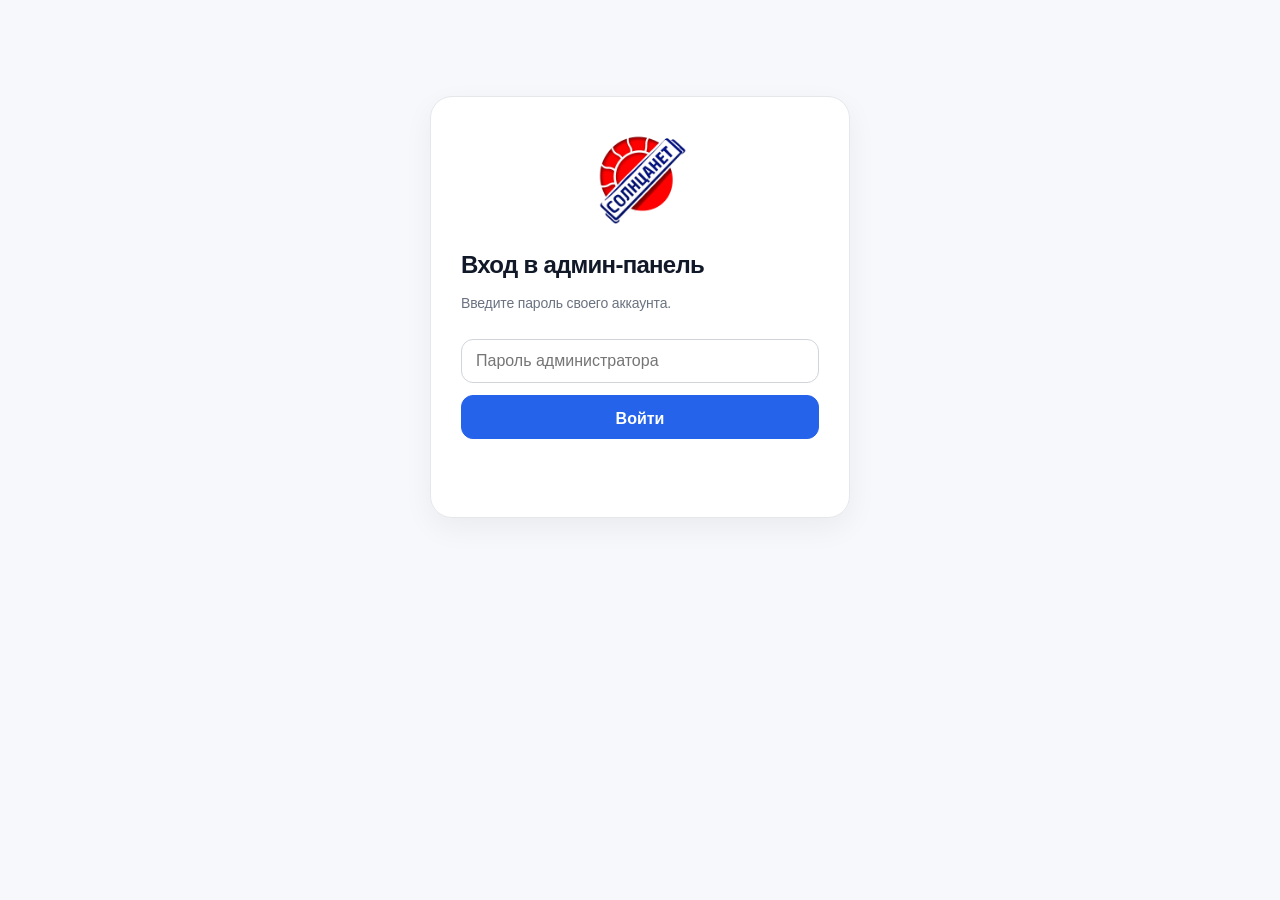
==== admin.html @ 1d8349a3 "Add files via upload" ====
<!DOCTYPE html>
<html lang="ru">
<head>
  <meta charset="UTF-8" />
  <meta name="viewport" content="width=device-width, initial-scale=1.0" />
  <title>Админ-панель — СОЛНЦАНЕТ</title>

  <link rel="manifest" href="/manifest.webmanifest" />
  <meta name="theme-color" content="#111827" />
  <meta name="mobile-web-app-capable" content="yes" />
  <meta name="apple-mobile-web-app-capable" content="yes" />
  <meta name="apple-mobile-web-app-title" content="СОЛНЦАНЕТ" />
  <meta name="apple-mobile-web-app-status-bar-style" content="default" />
  <link rel="apple-touch-icon" href="/assets/icons/apple-touch-icon.png" />
  <link rel="stylesheet" href="assets/admin.css" />
</head>
<body class="logged-out">
  <button id="mobileMenuBtn" class="mobile-menu-btn" type="button" aria-label="Открыть меню">☰ Меню</button>
  <div id="sidebarOverlay" class="sidebar-overlay" aria-hidden="true"></div>
  <aside class="sidebar" id="sidebar">
    <button id="sidebarCloseBtn" class="sidebar-close-btn" type="button" aria-label="Закрыть меню">×</button>
    <a class="sidebar-logo" href="index.html"><img src="assets/logo-solncanet.png" alt="СОЛНЦАНЕТ" /></a>
    <nav class="sidebar-nav">
      <a class="active" href="#requests" data-section="requests">Заявки</a>
      <a href="#calendar" data-section="calendar">Календарь</a>
      <a href="#clients" data-section="clients">Клиенты</a>
      <a href="#objects" data-section="objects">Объекты</a>
      <a href="#installers" data-section="installers">Монтажники</a>
      <a href="#trash" data-section="trash">Корзина отмен</a>
      <a href="#history" data-section="history">История</a>
      <a href="#activity" data-section="activity">Активность</a>
      <a href="#sms" data-section="sms">Уведомления</a>
      <a href="#files" data-section="files">Файлы</a>
      <a href="#reports" data-section="reports">Отчёты</a>
      <a href="#settings" data-section="settings">Настройки</a>
      <a href="#calendarImport" data-section="calendarImport">Импорт календаря</a>
    </nav>
  </aside>

  <main class="admin-main">
    <section id="loginPanel" class="login">
      <img src="assets/logo-solncanet.png" alt="СОЛНЦАНЕТ" />
      <h1>Вход в админ-панель</h1>
      <p>Введите пароль своего аккаунта.</p>
      <form id="loginForm">
        <input id="passwordInput" type="password" placeholder="Пароль администратора" required />
        <button type="submit">Войти</button>
      </form>
      <p id="loginMessage" class="login-error"></p>
    </section>

    <section id="appPanel" style="display:none">
      <section class="admin-topbar" id="adminTopbar">
        <div class="topbar-left">
          <button id="topQuickAddBtn" class="primary" type="button">+ Быстрая запись</button>
          <button id="topRefreshBtn" type="button">Обновить</button>
        </div>
        <div class="global-search-wrap">
          <input id="globalSearchInput" type="search" placeholder="Быстрый поиск по всей админке: телефон, клиент, компания, адрес, заявка, файл..." autocomplete="off" />
          <div id="globalSearchResults" class="global-search-results" hidden></div>
        </div>
        <div class="topbar-right">
          <span id="userBadge" class="user-badge">Сотрудник · Архитектура</span>
          <button id="topReportsBtn" type="button">Отчёты</button>
          <a href="zapis.html" target="_blank" rel="noopener">Запись</a>
        </div>
      </section>

      <section id="requestsSection" class="workspace-section">
        <header class="admin-head">
          <div>
            <h1>Заявки</h1>
          </div>
          <div class="actions">
            <button id="quickAddBtn" class="primary" type="button">+ Быстрая запись</button>
            <button id="listBtn" class="active" type="button">Список</button>
            <button id="calendarBtn" type="button">Календарь</button>
            <button id="exportBtn" type="button">Экспорт / Отчёты</button>
            <button id="logoutBtn" type="button">Выйти</button>
          </div>
        </header>

        <section class="stats stats-six">
          <div><span>Всего</span><b id="statTotal">0</b></div>
          <div><span>Новые</span><b id="statNew">0</b></div>
          <div><span>Сегодня</span><b id="statToday">0</b></div>
          <div><span>В работе</span><b id="statWork">0</b></div>
          <div><span>Объём, м²</span><b id="statVolume">0</b></div>
          <div><span>В фильтре</span><b id="statFiltered">0</b></div>
        </section>

        <section class="filters filters-advanced">
          <input id="searchInput" placeholder="Поиск: клиент, телефон, адрес, услуга, монтажник" />
          <select id="statusFilter">
            <option value="">Все статусы</option>
            <option>Новая заявка</option>
            <option>Связались</option>
            <option>Замер</option>
            <option>Согласовано</option>
            <option>В работе</option>
            <option>Выполнено</option>
            <option>Оплачено</option>
            <option>Отказ</option>
            <option>Отменена</option>
          </select>
          <select id="workspaceSelect" class="workspace-select calendar-mode-select workspace-select-hidden" title="Режим календаря и списков" aria-hidden="true" tabindex="-1">
            <option value="all">Все</option>
            <option value="architecture">Архитектура</option>
            <option value="auto">Авто</option>
          </select>
          <div class="workspace-segment" role="group" aria-label="Направление">
            <button type="button" class="workspace-pill" data-workspace-mode="all">Все</button>
            <button type="button" class="workspace-pill workspace-pill-architecture" data-workspace-mode="architecture">Архитектура</button>
            <button type="button" class="workspace-pill workspace-pill-auto" data-workspace-mode="auto">Авто</button>
          </div>
          <select id="installerFilter">
            <option value="">Все монтажники</option>
            <option value="Никита П">Пахнев Никита</option>
            <option value="Андрей Ш">Шолохов Андрей</option>
            <option value="Никита К">Кислов Никита</option>
            <option value="Дмитрий П">Петухов Дмитрий</option>
            <option value="Роман З">Зинченко Роман</option>
          </select>
          <input id="dateFrom" type="date" />
          <input id="dateTo" type="date" />
          <button id="clearFiltersBtn" type="button">Сбросить</button>
          <button id="refreshBtn" type="button">Обновить</button>
        </section>
        <div id="message"></div>

        <section id="bulkToolbar" class="bulk-toolbar" hidden>
          <label class="bulk-select-all"><input id="bulkSelectAll" type="checkbox" /> Выделить всё на странице</label>
          <b id="bulkSelectedCount">Выбрано: 0</b>
          <select id="bulkStatusSelect" title="Новый статус">
            <option value="">Статус</option>
            <option>Новая заявка</option>
            <option>Связались</option>
            <option>Замер</option>
            <option>Согласовано</option>
            <option>В работе</option>
            <option>Выполнено</option>
            <option>Оплачено</option>
            <option>Ожидает</option>
          </select>
          <button id="bulkApplyStatusBtn" type="button">Изменить статус</button>
          <select id="bulkInstallerSelect" title="Исполнитель">
            <option value="">Исполнитель</option>
            <option value="Сергей">Сергей</option>
            <option value="Роман">Роман</option>
            <option value="Никита К">Никита К</option>
            <option value="Дмитрий П">Дима</option>
            <option value="Никита П">Никита П</option>
            <option value="Андрей Ш">Андрей</option>
          </select>
          <button id="bulkApplyInstallerBtn" type="button">Назначить</button>
          <button id="bulkExportBtn" type="button">Экспорт CSV</button>
          <button id="bulkDeleteBtn" class="danger" type="button">Удалить</button>
        </section>

        <section id="listView" class="card table-card">
          <table>
            <thead>
              <tr>
                <th class="bulk-check-col"></th><th>Дата</th><th>Время</th><th>Клиент</th><th>Компания</th><th>Телефон</th><th>Услуга</th><th>Адрес</th><th>м²</th><th>Монтажники</th><th class="status-th">Статус</th><th></th>
              </tr>
            </thead>
            <tbody id="requestsBody"></tbody>
          </table>
        </section>

        <section id="calendarView" class="card calendar calendar-month-view" style="display:none">
          <div class="monthbar calendar-monthbar">
            <button id="prevMonth" type="button" aria-label="Предыдущий месяц">←</button>
            <div class="monthbar-title">
              <h2 id="monthTitle">Месяц</h2>
              <p id="calendarMonthSummary">0 событий</p>
            </div>
            <button id="nextMonth" type="button" aria-label="Следующий месяц">→</button>
          </div>
          <div class="calendar-month-tools">
            <button id="calendarTodayBtn" class="primary" type="button">Сегодня</button>
            
          </div>
          <div class="weekdays calendar-weekdays"><b>Пн</b><b>Вт</b><b>Ср</b><b>Чт</b><b>Пт</b><b>Сб</b><b>Вс</b></div>
          <div id="calendarGrid" class="grid calendar-grid-month"></div>
          <section class="calendar-day-agenda" id="calendarDayAgenda">
            <div class="calendar-day-agenda-head">
              <div>
                <h3 id="calendarSelectedDateTitle">Выберите день</h3>
                <p id="calendarSelectedDateSummary">События выбранного дня появятся здесь.</p>
              </div>
            </div>
            <div id="calendarSelectedEvents" class="calendar-selected-events"></div>
          </section>
        </section>
      </section>


      <section id="calendarImportSection" class="workspace-section" style="display:none">
        <header class="admin-head">
          <div>
            <h1>Импорт из Google Календаря</h1>
          </div>
          <div class="actions">
            <button id="calendarImportCheckBtn" type="button">Проверить подключение</button>
            <button id="calendarImportLoadBtn" class="primary" type="button">Загрузить события</button>
          </div>
        </header>

        <section class="section-filters calendar-import-filters">
          <input id="calendarImportSearch" placeholder="Поиск: телефон, клиент, адрес, услуга, название события..." />
          <input id="calendarImportFrom" type="date" title="С даты" />
          <input id="calendarImportTo" type="date" title="По дату" />
          <select id="calendarImportMode">
            <option value="all">Все события</option>
            <option value="work-like">Похожие на заявки</option>
            <option value="not-imported">Только неперенесённые</option>
            <option value="hidden">Скрытые / не работа</option>
          </select>
          <button id="calendarImportTodayBtn" type="button">Сегодня</button>
          <button id="calendarImportWeekBtn" type="button">7 дней</button>
        </section>

        <section class="stats stats-four compact-stats calendar-import-stats">
          <div><span>Событий</span><b id="calendarImportStatTotal">0</b></div>
          <div><span>Похожи на заявки</span><b id="calendarImportStatWork">0</b></div>
          <div><span>Уже перенесены</span><b id="calendarImportStatImported">0</b></div>
          <div><span>Скрыто</span><b id="calendarImportStatHidden">0</b></div>
        </section>

        <section class="card calendar-import-help">
          <b>Как работать:</b>
          <span>загрузи события → проверь карточку → нажми «Создать заявку» или «Проверить / заполнить». Личные события жми «Не работа» — они уйдут в скрытые.</span>
        </section>

        <p id="calendarImportStatus" class="muted-text"></p>
        <section id="calendarImportList" class="calendar-import-list"></section>
      </section>

      <section id="clientsSection" class="workspace-section" style="display:none">
        <header class="admin-head"><div><h1>Клиенты</h1></div></header>
        <section class="section-filters clients-filters">
          <input id="clientsSearchInput" placeholder="Поиск: имя, компания, телефон, услуга, плёнка, адрес, комментарий..." />
          <input id="clientsDateFrom" type="date" title="С даты" />
          <input id="clientsDateTo" type="date" title="По дату" />
          <select id="clientsServiceFilter"><option value="">Все услуги</option><option>Тонировка стекол автомобиля</option><option>Атермальная тонировка автомобиля</option><option>Тонировка балконов и окон</option><option>Бронирование стекол и витрин</option><option>Бронирование фар</option><option>Защита авто полиуретановой пленкой</option><option>Тонирование витрин</option><option>Декоративное тонирование офисных перегородок</option><option>Замер / консультация</option></select>
          <input id="clientsFilmFilter" placeholder="Плёнка / материал: XPEL, Silver, Safety..." />
          <select id="clientsStatusFilter"><option value="">Все статусы</option><option>Новая заявка</option><option>Связались</option><option>Замер</option><option>Согласовано</option><option>В работе</option><option>Выполнено</option><option>Оплачено</option><option>Отказ</option><option>Отменена</option></select>
          <button id="clientsClearFiltersBtn" type="button">Сбросить</button>
        </section>
        <section class="stats stats-four compact-stats"><div><span>Клиентов</span><b id="clientsStatCount">0</b></div><div><span>Заявок</span><b id="clientsStatRequests">0</b></div><div><span>Объём, м²</span><b id="clientsStatM2">0</b></div><div><span>Повторных</span><b id="clientsStatRepeat">0</b></div></section>
        <section class="card table-card"><table><thead><tr><th>Клиент</th><th>Компания</th><th>Телефон</th><th>Заявок</th><th>Последняя услуга</th><th>Последний адрес</th><th>Объём, м²</th><th>Последняя дата</th><th></th></tr></thead><tbody id="clientsBody"></tbody></table></section>
      </section>

      <section id="objectsSection" class="workspace-section" style="display:none">
        <header class="admin-head"><div><h1>Объекты</h1></div></header>
        <section class="section-filters objects-filters">
          <input id="objectsSearchInput" placeholder="Поиск: адрес, объект, клиент, компания, телефон, комментарий..." />
          <input id="objectsDateFrom" type="date" title="С даты" />
          <input id="objectsDateTo" type="date" title="По дату" />
          <select id="objectsServiceFilter"><option value="">Все услуги</option><option>Тонировка стекол автомобиля</option><option>Атермальная тонировка автомобиля</option><option>Тонировка балконов и окон</option><option>Бронирование стекол и витрин</option><option>Бронирование фар</option><option>Защита авто полиуретановой пленкой</option><option>Тонирование витрин</option><option>Декоративное тонирование офисных перегородок</option><option>Замер / консультация</option></select>
          <select id="objectsStatusFilter"><option value="">Все статусы</option><option>Новая заявка</option><option>Связались</option><option>Замер</option><option>Согласовано</option><option>В работе</option><option>Выполнено</option><option>Оплачено</option><option>Отказ</option><option>Отменена</option></select>
          <select id="objectsInstallerFilter"><option value="">Все монтажники</option><option value="Никита П">Пахнев Никита</option><option value="Андрей Ш">Шолохов Андрей</option><option value="Никита К">Кислов Никита</option><option value="Дмитрий П">Петухов Дмитрий</option><option value="Роман З">Зинченко Роман</option></select>
          <input id="objectsM2Min" type="number" step="0.01" placeholder="м² от" />
          <input id="objectsM2Max" type="number" step="0.01" placeholder="м² до" />
          <button id="objectsClearFiltersBtn" type="button">Сбросить</button>
        </section>
        <section class="stats stats-four compact-stats"><div><span>Объектов</span><b id="objectsStatCount">0</b></div><div><span>Объём, м²</span><b id="objectsStatM2">0</b></div><div><span>Выполнено</span><b id="objectsStatDone">0</b></div><div><span>В работе</span><b id="objectsStatWork">0</b></div></section>
        <section class="card table-card"><table><thead><tr><th>Дата</th><th>Клиент</th><th>Компания</th><th>Адрес / объект</th><th>Услуга</th><th>м²</th><th>Монтажники</th><th>Статус</th><th></th></tr></thead><tbody id="objectsBody"></tbody></table></section>
      </section>

      <section id="installersSection" class="workspace-section" style="display:none">
        <header class="admin-head"><div><h1>Монтажники</h1></div><div class="actions"><button data-report="payroll" type="button">Отчёт по зарплате</button></div></header>
        <section class="section-filters installers-filters">
          <input id="installersSearchInput" placeholder="Поиск: монтажник, клиент, адрес, услуга..." />
          <input id="installersDateFrom" type="date" title="С даты" />
          <input id="installersDateTo" type="date" title="По дату" />
          <select id="installersStatusFilter"><option value="">Все статусы</option><option>Выполнено</option><option>Оплачено</option><option>В работе</option><option>Согласовано</option><option>Замер</option></select>
          <select id="installersServiceFilter"><option value="">Все услуги</option><option>Тонировка стекол автомобиля</option><option>Атермальная тонировка автомобиля</option><option>Тонировка балконов и окон</option><option>Бронирование стекол и витрин</option><option>Бронирование фар</option><option>Защита авто полиуретановой пленкой</option><option>Тонирование витрин</option><option>Декоративное тонирование офисных перегородок</option></select>
          <button id="installersClearFiltersBtn" type="button">Сбросить</button>
        </section>
        <section class="stats stats-four compact-stats"><div><span>Объектов</span><b id="installersStatJobs">0</b></div><div><span>Объём, м²</span><b id="installersStatM2">0</b></div><div><span>Начислено</span><b id="installersStatAmount">0 ₽</b></div><div><span>К выплате</span><b id="installersStatTotal">0 ₽</b></div></section>
        <section class="card table-card"><table><thead><tr><th>Монтажник</th><th>Объектов</th><th>Всего м²</th><th>Начислено</th><th>Доплата</th><th>Аванс / удержание</th><th>Итого к выплате</th><th>Последний объект</th><th></th></tr></thead><tbody id="installersBody"></tbody></table></section>

        <section id="installerDetailsPanel" class="card installer-details" style="display:none">
          <div class="installer-details-head">
            <div>
              <h2 id="installerDetailsTitle">История работ монтажника</h2>
              <p id="installerDetailsInfo">Выберите монтажника в таблице выше.</p>
            </div>
            <button id="installerDetailsCloseBtn" class="ghost-action" type="button">Скрыть</button>
          </div>
          <section class="section-filters installer-details-filters">
            <input id="installerDetailsSearchInput" placeholder="Поиск по истории: объект, адрес, клиент, компания, телефон, услуга, комментарий..." />
            <input id="installerDetailsDateFrom" type="date" title="С даты" />
            <input id="installerDetailsDateTo" type="date" title="По дату" />
            <select id="installerDetailsStatusFilter"><option value="">Все статусы</option><option>Новая заявка</option><option>Связались</option><option>Замер</option><option>Согласовано</option><option>В работе</option><option>Выполнено</option><option>Оплачено</option><option>Отказ</option><option>Отменена</option></select>
            <select id="installerDetailsServiceFilter"><option value="">Все услуги</option><option>Тонировка стекол автомобиля</option><option>Атермальная тонировка автомобиля</option><option>Тонировка балконов и окон</option><option>Бронирование стекол и витрин</option><option>Бронирование фар</option><option>Защита авто полиуретановой пленкой</option><option>Тонирование витрин</option><option>Декоративное тонирование офисных перегородок</option><option>Замер / консультация</option></select>
            <input id="installerDetailsM2Min" type="number" step="0.01" placeholder="м² от" />
            <input id="installerDetailsM2Max" type="number" step="0.01" placeholder="м² до" />
            <button id="installerDetailsClearBtn" type="button">Сбросить</button>
          </section>
          <section class="stats stats-four compact-stats installer-details-stats">
            <div><span>Работ</span><b id="installerDetailsStatJobs">0</b></div>
            <div><span>Объём, м²</span><b id="installerDetailsStatM2">0</b></div>
            <div><span>Начислено</span><b id="installerDetailsStatAmount">0 ₽</b></div>
            <div><span>Средняя ставка</span><b id="installerDetailsStatRate">0 ₽</b></div>
          </section>
          
          <div class="table-card installer-history-table"><table><thead><tr><th>Дата</th><th>Клиент</th><th>Компания</th><th>Телефон</th><th>Адрес / объект</th><th>Услуга</th><th>м² объекта</th><th>Бригада</th><th>Ставка</th><th>Начислено</th><th>Статус</th><th></th></tr></thead><tbody id="installerDetailsBody"></tbody></table></div>
        </section>
      </section>

      <section id="trashSection" class="workspace-section" style="display:none">
        <header class="admin-head"><div><h1>Корзина отмен</h1></div></header>
        <section class="card table-card"><table><thead><tr><th>Дата</th><th>Клиент</th><th>Телефон</th><th>Услуга</th><th>Адрес</th><th>Причина / комментарий</th><th>Статус</th><th></th></tr></thead><tbody id="trashBody"></tbody></table></section>
      </section>

      <section id="historySection" class="workspace-section" style="display:none">
        <header class="admin-head"><div><h1>История изменений</h1></div></header>
        <section class="file-search-panel"><input id="historySearchInput" placeholder="Поиск по истории: клиент, телефон, действие, заявка..." /><button id="clearHistoryLocalBtn" type="button">Очистить локальную историю</button></section>
        <section class="card table-card"><table><thead><tr><th>Дата и время</th><th>Заявка</th><th>Клиент</th><th>Действие</th><th>Что изменилось</th><th></th></tr></thead><tbody id="historyBody"></tbody></table></section>
      </section>

      <section id="smsSection" class="workspace-section" style="display:none">
        <header class="admin-head"><div><h1>SMS-уведомления</h1></div><div class="actions"><button id="notificationCheckBtn" type="button">Проверить подключение</button><button id="smsBalanceBtn" type="button">Проверить баланс SIGMA</button><button id="smsQueueRefreshBtn" data-sms-refresh type="button">Обновить историю</button></div></header>
        <section class="notification-grid notification-grid--two sms-overview-grid">
          <div class="notification-card"><b>SMS клиентам</b><span id="notificationSmsStatus" class="pill-status">не проверено</span></div>
          <div class="notification-card"><b>Telegram администратору</b><span id="notificationTelegramStatus" class="pill-status">не проверено</span></div>
        </section>
        <section class="stats sms-stats compact-stats">
          <div><span>Всего SMS</span><b id="smsStatTotal">0</b></div>
          <div><span>Запланировано</span><b id="smsStatPlanned">0</b></div>
          <div><span>Отправлено</span><b id="smsStatSent">0</b></div>
          <div><span>Ошибки</span><b id="smsStatErrors">0</b></div>
        </section>
        <section class="card notification-console sms-control-grid">
          <div>
            <h2>Тестовая отправка</h2>
            <div class="dialog-grid">
              <label>Канал<select id="testNotifyChannel"><option value="sms">SMS клиенту</option><option value="telegram">Telegram администратору</option></select></label>
              <label>Телефон<input id="testNotifyTo" data-ru-phone placeholder="+7" inputmode="tel" autocomplete="tel" /></label>
              <label class="wide">Текст сообщения<textarea id="testNotifyMessage">СОЛНЦАНЕТ: Тест</textarea></label>
            </div>
            <div class="dialog-actions"><button id="sendTestNotifyBtn" type="button">Отправить тест</button><button id="copyTestNotifyBtn" type="button" class="ghost">Скопировать текст</button></div>
            <p id="notificationStatus" class="muted-text"></p><p id="smsBalanceText" class="muted-text"></p>
          </div>
          <div>
            <h2>Проверка статуса SIGMA</h2>
            <div class="dialog-grid">
              <label class="wide">ID SIGMA<input id="sigmaStatusId" placeholder="Например: 000000-10000000" /></label>
            </div>
            <div class="dialog-actions"><button id="checkSigmaStatusBtn" type="button">Проверить статус</button></div>
            <p id="sigmaStatusText" class="muted-text"></p>
          </div>
        </section>
        <section class="card notification-console sms-schedule-console">
          <div class="sms-section-title"><div><h2>История и очередь SMS</h2></div><button data-sms-refresh type="button" class="ghost">Обновить</button></div>
          <div class="sms-queue-toolbar">
            <input id="smsQueueSearch" type="search" placeholder="Поиск: клиент, телефон, ID SIGMA, компания, текст, статус..." />
            <select id="smsQueueStatus"><option value="">Все статусы</option><option value="Запланировано">Запланировано</option><option value="Отправляется">Отправляется</option><option value="Отправлено">Отправлено</option><option value="Ошибка">Ошибка</option><option value="Отменено">Отменено</option><option value="Пропущено">Пропущено</option></select>
            <input id="smsQueueFrom" type="date" />
            <input id="smsQueueTo" type="date" />
          </div>
          <div class="table-card sms-queue-table"><table><thead><tr><th>Дата / время</th><th>Клиент</th><th>Телефон</th><th>Сообщение</th><th>ID / доставка</th><th>Статус</th><th>Действия</th></tr></thead><tbody id="smsQueueBody"><tr><td colspan="7">Очередь ещё не загружена</td></tr></tbody></table></div>
          <p id="smsQueueStatusText" class="muted-text"></p>
        </section>
        <section class="card notification-console">
          <h2>Шаблоны сообщений</h2>
          <div id="notificationTemplatesList" class="notification-templates"></div>
        </section>
        <section class="card table-card local-notification-log"><h2>Локальный журнал быстрых отправок</h2><p class="muted-text">Основная история хранится выше в NocoDB. Этот блок — быстрый журнал текущего браузера.</p><table><thead><tr><th>Дата</th><th>Канал</th><th>Кому</th><th>Сообщение</th><th>Статус</th></tr></thead><tbody id="notificationLogBody"></tbody></table></section>
      </section>

      <section id="filesSection" class="workspace-section" style="display:none">
        <header class="admin-head"><div><h1>Файлы</h1></div></header>
        <section class="file-search-panel file-search-panel--wide"><input id="filesSearchInput" placeholder="Быстрый поиск: номер заявки, файл, телефон, адрес, объект, клиент..." /><select id="filesTypeFilter"><option value="">Все типы</option><option value="фото">Фото</option><option value="видео">Видео</option><option value="pdf">PDF / документы</option><option value="документ">Другие документы</option></select><button id="filesRefreshBtn" type="button">Обновить файлы</button><button id="googleDriveTestBtn" type="button">Проверить Google Drive</button></section>
        <section class="files-dashboard"><div class="upload-zone" id="filesDropZone"><b>Загрузка файлов</b><label>Заявка<select id="filesRequestSelect"><option value="">Сначала загрузите заявки</option></select></label><input id="filesUploadInput" type="file" multiple /><button id="filesUploadBtn" type="button">Загрузить файлы</button><p id="filesStatus" class="muted-text"></p></div><div class="card"><table><thead><tr><th>Заявка</th><th>Клиент</th><th>Телефон</th><th>Адрес / объект</th><th>Файлы</th><th>Статус</th><th></th></tr></thead><tbody id="filesBody"></tbody></table></div></section>
      </section>

      <section id="reportsSection" class="workspace-section" style="display:none">
        <header class="admin-head"><div><h1>Отчёты</h1></div></header>
        <section class="report-cards">
          <button class="report-card" data-report="requests" type="button"><b>Заявки</b><span>Клиенты, услуги, даты, статусы</span></button>
          <button class="report-card" data-report="payroll" type="button"><b>Зарплата монтажников</b><span>Рабочий расчёт по м², ставкам, доплатам и авансам</span></button>
          <button class="report-card" data-report="autoPayroll" type="button"><b>Авто: отчёт по оплате</b><span>Сделанные авто, услуги, материалы, сумма заказа и оплата Роману</span></button>
          <button class="report-card" data-report="objects" type="button"><b>Объекты и объём</b><span>Адреса, м², статусы работ</span></button>
          <button class="report-card" data-report="clients" type="button"><b>Клиенты</b><span>Повторные обращения и история</span></button>
        </section>
      </section>


      <section id="activitySection" class="workspace-section" style="display:none">
        <header class="admin-head"><div><h1>Активность</h1></div></header>
        <section class="card activity-card">
          <div id="activityBody" class="activity-body"></div>
        </section>
      </section>

      <section id="settingsSection" class="workspace-section" style="display:none">
        <header class="admin-head"><div><h1>Настройки</h1></div></header>
        <section class="settings-grid">
          <a href="/test" target="_blank">Проверить сайт</a>
          <a href="/nocodb-test" target="_blank">Проверить базу заявок</a>
          <a href="/list-files" target="_blank">Проверить файлы</a>
          <button id="googleDriveTestBtnSettings" type="button">Проверить Google Drive</button>
          <a href="zapis.html" target="_blank">Открыть страницу записи</a>
        </section>
        
      </section></section>
    </section>
  <datalist id="autoServiceDatalist"></datalist>
  </main>

  <dialog id="requestDialog" class="wide-dialog">
    <form method="dialog">
      <button class="close" value="cancel">×</button>
      <div class="dialog-title-row"><h2 id="dialogTitle">Заявка</h2><span id="requestAutosaveStatus" class="autosave-status">Все изменения сохранены</span></div>
      <div class="request-info" id="requestInfo"></div>
      <div class="dialog-grid">
        <label>Дата записи<input id="editDate" type="date" /></label>
        <label>Время записи<input id="editTime" type="time" /></label>
        <label>Статус<select id="editStatus"><option>Новая заявка</option><option>Связались</option><option>Замер</option><option>Согласовано</option><option>В работе</option><option>Выполнено</option><option>Оплачено</option><option>Отказ</option><option>Отменена</option></select></label>
        <label>Направление<select id="editDirection"><option value="architecture">Архитектура</option><option value="auto">Авто</option></select></label>
        <label>Итоговый м²<input id="editM2" type="number" step="0.01" /></label>
        <label>Ответственный<input id="editResponsible" /></label>
        <label>Компания<input id="editCompany" placeholder="Название компании" /></label>
        <label>Услуга<input id="editService" /></label>
        <section id="editAutoFields" class="wide auto-fields" style="display:none"><h3>Авто</h3><div class="dialog-grid"><label>Карточка клиента / авто<input id="editAuto" placeholder="Например: Solaris 2015, BMW X5" /></label><label>Плёнка<input id="editFilm" placeholder="Плёнка / материал" /></label></div><div class="auto-services-head"><b>Услуги и стоимость</b><button id="editAddServiceBtn" type="button" class="ghost-small">+ услуга</button></div><div id="editAutoServices" class="auto-services"></div><div class="auto-total">Общая стоимость: <b id="editAutoTotal">0 ₽</b></div></section>
        <label class="wide">Адрес<input id="editAddress" /></label>
        <label class="wide">Комментарий администратора<textarea id="editAdminComment"></textarea></label>
      </div>
      <fieldset><legend>Монтажники</legend><label><input type="checkbox" name="installer" value="Никита П" /> Пахнев Никита</label><label><input type="checkbox" name="installer" value="Андрей Ш" /> Шолохов Андрей</label><label><input type="checkbox" name="installer" value="Никита К" /> Кислов Никита</label><label><input type="checkbox" name="installer" value="Дмитрий П" /> Петухов Дмитрий</label><label><input type="checkbox" name="installer" value="Роман З" /> Зинченко Роман</label></fieldset>
      <section class="files-box"><h3>Файлы этой заявки</h3><p class="muted-text">Фото выполненных работ, договоры, замеры, счета и другие материалы по объекту.</p><div class="request-file-upload"><input id="requestFileInput" type="file" multiple /><button id="requestUploadBtn" type="button">Загрузить к заявке</button><button id="requestFilesRefreshBtn" type="button" class="ghost-small">Обновить</button></div><div id="requestFilesBox" class="request-files-box"></div></section>
      <section class="files-box google-calendar-box"><h3>Google Календарь</h3><div id="requestGoogleCalendarBox" class="google-calendar-status-box"></div><div class="dialog-actions"><button id="requestGoogleCreateBtn" type="button">Создать / обновить событие</button><a id="requestGoogleOpenLink" class="dialog-link-button ghost-link" href="#" target="_blank" rel="noopener" hidden>Открыть в Google</a></div><p id="requestGoogleStatus" class="muted-text"></p></section>
      <section class="files-box notification-box"><h3>Уведомление клиенту</h3><div class="dialog-grid"><label>Шаблон<select id="notifyTemplate"><option value="confirm">Запись подтверждена</option><option value="reminder">Напоминание о записи</option><option value="reschedule">Перенос записи</option><option value="cancel">Отмена записи</option><option value="done">Работы выполнены</option><option value="review">Просьба оставить отзыв</option><option value="custom">Свой текст</option></select></label><label>Канал<select id="notifyChannel"><option value="sms">SMS клиенту</option><option value="telegram">Telegram администратору</option></select></label><label class="wide">Текст сообщения<textarea id="notifyMessage" placeholder="Текст уведомления"></textarea></label></div><div class="dialog-actions"><button id="sendNotifyBtn" type="button">Отправить сейчас</button><button id="copyNotifyBtn" type="button" class="ghost">Скопировать</button></div><p id="requestNotifyStatus" class="muted-text"></p></section>
      <section class="files-box notification-box"><h3>Авто-SMS</h3><div class="dialog-grid"><label>Шаблон<select id="scheduleSmsTemplate"><option value="confirm">Запись подтверждена</option><option value="reminder">Напоминание о записи</option><option value="reschedule">Перенос записи</option><option value="cancel">Отмена записи</option><option value="done">Работы выполнены</option><option value="review">Просьба оставить отзыв</option><option value="custom">Свой текст</option></select></label><label>Дата отправки<input id="scheduleSmsDate" type="date" /></label><label>Время отправки<input id="scheduleSmsTime" type="time" /></label><label class="wide">Текст SMS<textarea id="scheduleSmsMessage" placeholder="Текст SMS"></textarea></label></div><div class="dialog-actions"><button id="scheduleSmsBtn" type="button">Запланировать SMS</button><button id="scheduleDefaultSmsBtn" type="button" class="ghost">Создать напоминания за 24 часа и за 2 часа</button></div><p id="scheduleSmsStatus" class="muted-text"></p></section>
      <section class="files-box"><h3>Комментарии</h3><div id="requestCommentsBox" class="comments-box"></div><div class="comment-add-row"><textarea id="requestCommentText" placeholder="Добавить комментарий по заявке"></textarea><button id="addRequestCommentBtn" type="button" class="ghost">Добавить</button></div></section>
      <section class="files-box"><h3>История этой заявки</h3><div id="requestHistoryBox" class="history-box"></div></section>
      <section class="cancel-box"><h3>Удаление</h3><textarea id="cancelReason" placeholder="Причина удаления"></textarea></section>
      <div class="dialog-actions"><button id="saveRequestBtn" type="button">Сохранить</button><button id="cancelRequestBtn" class="danger" type="button">Удалить</button><button class="ghost" value="cancel">Закрыть</button></div>
    </form>
  </dialog>

  <dialog id="smsDetailDialog" class="wide-dialog sms-detail-dialog">
    <form method="dialog">
      <button class="close" value="cancel">×</button>
      <div class="sms-detail-head">
        <div>
          <h2 id="smsDetailTitle">Карточка SMS</h2>
          <p id="smsDetailSubtitle" class="muted-text"></p>
        </div>
        <span id="smsDetailStatusPill" class="pill-status">—</span>
      </div>
      <section class="sms-detail-grid">
        <div class="sms-detail-box"><span>Клиент</span><b id="smsDetailClient">—</b></div>
        <div class="sms-detail-box"><span>Телефон</span><b id="smsDetailPhone">—</b></div>
        <div class="sms-detail-box"><span>ID заявки</span><b id="smsDetailRequestId">—</b></div>
        <div class="sms-detail-box"><span>ID SIGMA</span><b id="smsDetailSigmaId">—</b></div>
        <div class="sms-detail-box"><span>Стоимость</span><b id="smsDetailClientId">—</b></div>
        <div class="sms-detail-box"><span>Статус доставки</span><b id="smsDetailDelivery">—</b></div>
      </section>
      <section class="files-box sms-detail-message"><h3>Текст SMS</h3><pre id="smsDetailMessage">—</pre></section>
      <section class="files-box sms-detail-message"><h3>Ответ сервиса / ошибка</h3><pre id="smsDetailService">—</pre></section>
      <div class="dialog-actions sms-detail-actions">
        <button id="smsDetailCheckBtn" type="button">Проверить статус SIGMA</button>
        <button id="smsDetailCopyIdBtn" type="button" class="ghost">Скопировать ID</button>
        <button id="smsDetailSendNowBtn" type="button" class="ghost">Отправить сейчас</button>
        <button id="smsDetailOpenRequestBtn" type="button" class="ghost">Открыть заявку</button>
        <button id="smsDetailCancelBtn" type="button" class="danger">Отменить SMS</button>
        <button class="ghost" value="cancel">Закрыть</button>
      </div>
      <p id="smsDetailStatusText" class="muted-text"></p>
    </form>
  </dialog>

  <dialog id="clientCardDialog" class="wide-dialog client-card-dialog">
    <form method="dialog">
      <button class="close" value="cancel">×</button>
      <div class="client-card-head">
        <div>
          <h2 id="clientCardTitle">Карточка клиента</h2>
          <p id="clientCardSubtitle" class="muted-text"></p>
        </div>
        <div class="client-card-actions">
          <button id="clientCardQuickBtn" type="button" class="primary">Новая заявка этому клиенту</button>
        </div>
      </div>
      <section class="client-card-stats stats stats-four compact-stats">
        <div><span>Заявок</span><b id="clientCardStatRequests">0</b></div>
        <div><span>Объём, м²</span><b id="clientCardStatM2">0</b></div>
        <div><span>Выполнено</span><b id="clientCardStatDone">0</b></div>
        <div><span>Последняя дата</span><b id="clientCardStatLast">—</b></div>
      </section>
      <section class="client-card-grid">
        <div class="card client-card-box">
          <h3>Данные клиента</h3>
          <div id="clientCardInfo" class="client-card-info"></div>
        </div>
        <div class="card client-card-box">
          <h3>Адреса / объекты</h3>
          <div id="clientCardAddresses" class="client-card-tags"></div>
        </div>
      </section>
      <section class="card client-card-box">
        <h3>История обращений</h3>
        <div class="table-card client-card-table"><table><thead><tr><th>Дата</th><th>Услуга</th><th>Адрес</th><th>м²</th><th>Статус</th><th></th></tr></thead><tbody id="clientCardRequestsBody"></tbody></table></div>
      </section>
      <section class="card client-card-box">
        <h3>Файлы клиента</h3>
        <div id="clientCardFiles" class="request-files-box"></div>
      </section>
      <section class="card client-card-box">
        <h3>Комментарии</h3>
        <div id="clientCardComments" class="client-card-comments"></div>
      </section>
      <div class="dialog-actions"><button class="ghost" value="cancel">Закрыть</button></div>
    </form>
  </dialog>

  <dialog id="quickAddDialog" class="wide-dialog">
    <form method="dialog">
      <button class="close" value="cancel">×</button>
      <h2>Быстрая запись по звонку</h2>
      <p class="modal-note">Заполните минимум: ФИО, телефон, услугу, дату и время. Заявка сразу попадёт в NocoDB.</p>
      <div class="dialog-grid"><label>Фамилия и имя<input id="quickName" placeholder="Иванов Сергей" /></label><label>Компания<input id="quickCompany" placeholder="Например: ООО Ромашка" /></label><label>Телефон<input id="quickPhone" inputmode="tel" autocomplete="tel" placeholder="+7 (___) ___-__-__" /></label><div id="quickClientHint" class="quick-client-hint wide">Начните вводить номер — подходящие клиенты появятся списком ниже.</div><label class="wide inline-check quick-google-sync"><input id="quickGoogleSync" type="checkbox" checked /> <span>Дублировать запись в Google Календарь</span></label><div id="quickClientSuggestions" class="quick-client-suggestions wide" hidden></div><label>Направление<select id="quickDirection"><option value="architecture">Архитектура</option><option value="auto">Авто</option></select></label><label>Услуга<select id="quickService"><option>Тонировка стекол автомобиля</option><option>Тонировка балконов и окон</option><option>Атермальная тонировка автомобиля</option><option>Бронирование стекол и витрин</option><option>Бронирование фар</option><option>Декоративное тонирование офисных перегородок</option><option>Защита авто полиуретановой пленкой</option><option>Тонирование витрин</option><option>Замер / консультация</option><option>Другое</option></select></label><section id="quickAutoFields" class="wide auto-fields" style="display:none"><h3>Авто</h3><div class="dialog-grid"><label>Карточка клиента / авто<input id="quickAuto" placeholder="Например: Solaris 2015, BMW X5" /></label><label>Плёнка<input id="quickFilm" placeholder="Плёнка / материал" /></label></div><div class="auto-services-head"><b>Услуги и стоимость</b><button id="quickAddServiceBtn" type="button" class="ghost-small">+ услуга</button></div><div id="quickAutoServices" class="auto-services"></div><div class="auto-total">Общая стоимость: <b id="quickAutoTotal">0 ₽</b></div></section><label>Дата записи<input id="quickDate" type="date" /></label><label>Время записи<input id="quickTime" type="time" /></label><label>м² / примерный объём<input id="quickM2" type="number" step="0.01" /></label><label class="wide">Адрес объекта<input id="quickAddress" placeholder="Город, улица, дом, объект" /></label><label class="wide">Комментарий / что нужно сделать<textarea id="quickComment" placeholder="Кратко опишите задачу клиента"></textarea></label></div>
      <div class="dialog-actions"><button id="quickSaveBtn" type="button">Создать заявку</button><button class="ghost" value="cancel">Отмена</button></div>
    </form>
  </dialog>

  <dialog id="reportDialog" class="wide-dialog report-wide-dialog">
    <form method="dialog">
      <button class="close" value="cancel">×</button>
      <h2 id="reportTitle">Настройка отчёта</h2>
      <div class="dialog-grid">
        <label>С даты<input id="reportDateFrom" type="date" /></label>
        <label>По дату<input id="reportDateTo" type="date" /></label>
        <label>Статус<select id="reportStatus"><option value="">Все статусы</option><option>Новая заявка</option><option>Связались</option><option>Замер</option><option>Согласовано</option><option>В работе</option><option>Выполнено</option><option>Оплачено</option><option>Отказ</option><option>Отменена</option></select></label>
        <label>Формат<select id="reportFormat"><option value="xls">Excel: монтажи + сводка + сотрудники</option><option value="csv">CSV</option></select></label>
      </div>
      <fieldset><legend>Монтажники</legend><label><input type="checkbox" id="reportAllInstallers" checked /> Все монтажники</label><label><input type="checkbox" name="reportInstaller" value="Никита П" /> Пахнев Никита</label><label><input type="checkbox" name="reportInstaller" value="Андрей Ш" /> Шолохов Андрей</label><label><input type="checkbox" name="reportInstaller" value="Никита К" /> Кислов Никита</label><label><input type="checkbox" name="reportInstaller" value="Дмитрий П" /> Петухов Дмитрий</label><label><input type="checkbox" name="reportInstaller" value="Роман З" /> Зинченко Роман</label></fieldset>

      <section id="payrollOptions" class="payroll-options" style="display:none">
        <h3>Расчёт зарплаты монтажников</h3>
        <input id="payrollSplitMode" type="hidden" value="equal-m2" />
        <div class="dialog-grid"><label>Статусы для зарплаты<select id="payrollStatusMode"><option value="completed">Только Выполнено и Оплачено</option><option value="all-active">Все, кроме Отказ / Отменена</option><option value="report-filter">Как выбран статус выше</option></select></label></div><p class="modal-note payroll-guide" id="payrollGuide">м² объекта делится на всех монтажников, ставка берётся по количеству монтажников на объекте.</p>
        <div class="payroll-toolbar"><button id="savePayrollSettingsBtn" type="button">Сохранить ставки</button><button id="previewPayrollBtn" type="button">Показать предварительный расчёт</button></div>
        <div class="payroll-table-wrap"><table class="payroll-settings-table"><thead><tr><th>Сотрудник</th><th>1 чел, ₽/м²</th><th>2 чел, ₽/м²</th><th>3 чел, ₽/м²</th><th>4 чел, ₽/м²</th><th>5 чел, ₽/м²</th><th>Доплата, ₽</th><th>Аванс / удержание, ₽</th><th>Комментарий</th></tr></thead><tbody id="payrollSettingsBody"></tbody></table></div>
      </section>

      <section id="reportPreview" class="report-preview"></section>
      <div class="dialog-actions"><button id="downloadReportBtn" type="button">Скачать отчёт</button><button class="ghost" value="cancel">Отмена</button></div>
    </form>
  </dialog>


  <dialog id="filePreviewDialog" class="wide-dialog file-preview-dialog">
    <form method="dialog">
      <button class="close" value="cancel">×</button>
      <h2 id="filePreviewTitle">Просмотр файла</h2>
      <p id="filePreviewMeta" class="modal-note">Информация о файле</p>
      <div id="filePreviewContent" class="file-preview-content"></div>
      <div class="dialog-actions">
        <a id="filePreviewOpenLink" class="dialog-link-button" href="#" target="_blank" rel="noopener">Открыть в Google Drive</a>
        <a id="filePreviewDownloadLink" class="dialog-link-button" href="#" target="_blank" rel="noopener">Скачать</a>
        <button class="ghost" value="cancel">Закрыть</button>
      </div>
    </form>
  </dialog>

  <script src="assets/admin.js"></script>
  <script src="assets/pwa.js"></script>
</body>
</html>
---- assets/admin.css ----
*{box-sizing:border-box}:root{--blue:#0b2a66;--blue2:#2563eb;--red:#e11d2e;--green:#059669;--bg:#f5f8ff;--line:#dbe7f5;--text:#0f2347;--muted:#64748b;--shadow:0 20px 60px rgba(15,35,71,.11)}body{margin:0;font-family:Arial,Helvetica,sans-serif;background:#f6f9ff;color:var(--text);min-height:100vh}body.logged-in{display:grid;grid-template-columns:230px 1fr}body.logged-out{display:block}body.logged-out .sidebar{display:none}body.logged-out .admin-main{padding:28px}.sidebar{background:linear-gradient(180deg,#08245c,#031537);color:#fff;padding:22px;min-height:100vh;position:sticky;top:0;align-self:start}.sidebar-logo{display:block;background:#fff;border-radius:18px;margin-bottom:22px;padding:10px}.sidebar-logo img{width:100%;height:auto;display:block}.sidebar-nav{display:grid;gap:8px}.sidebar-nav a{padding:13px 14px;border-radius:14px;font-weight:800;color:#fff;text-decoration:none;display:block;cursor:pointer}.sidebar-nav a.active,.sidebar-nav a:hover{background:#fff;color:var(--blue)}.admin-main{padding:28px}.login{max-width:520px;margin:8vh auto;background:#fff;border:1px solid var(--line);border-radius:28px;box-shadow:var(--shadow);padding:34px}.login img{height:110px;width:auto;max-width:100%;display:block;margin:0 auto 14px}.login h1{color:var(--blue);margin:0 0 10px}.login p{color:var(--muted);line-height:1.45}.login input,.login button{width:100%;padding:14px;border-radius:14px;border:1px solid #cbd5e1;margin-top:12px;font-size:16px}.login button,.actions button,.filters button,#saveRequestBtn,.report-actions button,#quickSaveBtn,#downloadReportBtn{background:var(--blue2);color:#fff;border:0;font-weight:900;cursor:pointer}.login-error{color:#991b1b!important;font-weight:900;min-height:20px}.admin-head{display:flex;justify-content:space-between;gap:16px;align-items:flex-start;margin-bottom:14px}.admin-head h1{font-size:40px;color:var(--blue);margin:0}.admin-head p{color:var(--muted);margin:6px 0 0}.actions{display:flex;gap:9px;flex-wrap:wrap}.actions button,.filters button{padding:11px 13px;border-radius:13px;border:1px solid var(--line);font-weight:900}.actions button.active{background:var(--blue);color:#fff}.actions button:nth-child(4){background:var(--red);color:#fff}.btn-green{background:var(--green)!important}.stats{display:grid;grid-template-columns:repeat(4,1fr);gap:14px;margin:18px 0}.stats-six{grid-template-columns:repeat(6,1fr)}.stats div,.card,.sms-panel,.sms-grid>div,.upload-zone{background:#fff;border:1px solid var(--line);border-radius:22px;box-shadow:var(--shadow);padding:18px}.stats span{color:var(--muted);font-weight:800}.stats b{display:block;font-size:30px;color:var(--blue);margin-top:6px}.filters{display:grid;grid-template-columns:1fr 230px 140px;gap:12px;margin-bottom:16px}.filters-advanced{grid-template-columns:1.2fr 180px 170px 150px 150px 120px 120px}.filters input,.filters select{border:1px solid #cbd5e1;border-radius:14px;padding:13px}#message{font-weight:900;margin:10px 0;color:var(--blue);min-height:20px}.table-card{overflow:auto}table{width:100%;border-collapse:collapse;min-width:1120px}th,td{padding:12px;border-bottom:1px solid var(--line);text-align:left;font-size:14px;vertical-align:middle}th{color:var(--muted);background:#f8fafc;text-transform:uppercase;font-size:12px}td.status-cell,th.status-th{min-width:132px;white-space:nowrap}.status{display:inline-flex;align-items:center;justify-content:center;white-space:nowrap;min-width:104px;max-width:132px;text-align:center;border-radius:999px;padding:7px 10px;font-weight:900;background:#dbeafe;color:#1e40af;line-height:1.05;font-size:13px;overflow:visible}.status[data-status="В работе"]{background:#ffedd5;color:#9a3412}.status[data-status="Оплачено"],.status[data-status="Выполнено"],.status[data-status="Согласовано"]{background:#dcfce7;color:#166534}.status[data-status="Отказ"]{background:#fee2e2;color:#991b1b}.status[data-status="Связались"]{background:#e0f2fe;color:#075985}.status[data-status="Замер"]{background:#fef3c7;color:#92400e}.open-btn{border:0;background:#eff6ff;color:var(--blue2);border-radius:10px;padding:8px 10px;font-weight:900;cursor:pointer}.monthbar{display:flex;align-items:center;justify-content:center;gap:18px}.monthbar button{border:0;background:#eff6ff;border-radius:12px;padding:10px 14px;color:var(--blue);font-weight:900;cursor:pointer}.weekdays,.grid{display:grid;grid-template-columns:repeat(7,1fr)}.weekdays b{text-align:center;color:var(--muted);padding:10px}.grid{gap:1px;background:#dbe7f5}.day{background:#fff;min-height:145px;padding:9px}.day.muted{background:#f8fafc;color:#94a3b8}.day.today{box-shadow:inset 0 0 0 2px var(--blue2)}.event{display:block;width:100%;text-align:left;background:#eff6ff;border:0;border-left:4px solid var(--blue2);border-radius:10px;margin-top:6px;padding:7px;font-size:12px;cursor:pointer;color:var(--blue)}.event small{display:block;color:#64748b;margin-top:2px}.sms-grid,.report-cards{display:grid;grid-template-columns:repeat(4,1fr);gap:14px}.sms-grid div,.report-card{box-shadow:var(--shadow);background:#fff;border:1px solid var(--line);border-radius:22px;padding:18px;text-align:left}.sms-grid b,.report-card b{color:var(--blue)}.sms-grid p,.report-card span{color:var(--muted);display:block;margin-top:7px}.report-card{cursor:pointer;font-size:16px}.report-card:hover{border-color:var(--blue2);box-shadow:0 0 0 4px rgba(37,99,235,.10)}.file-search-panel{display:grid;grid-template-columns:1fr 190px;gap:12px;margin-bottom:16px}.file-search-panel input,.file-search-panel select{border:1px solid #cbd5e1;border-radius:14px;padding:13px}.files-dashboard{display:grid;grid-template-columns:320px 1fr;gap:16px}.upload-zone{border-style:dashed}.upload-zone input{margin-top:12px}.settings-grid{display:grid;grid-template-columns:repeat(2,minmax(220px,1fr));gap:14px}.settings-grid a{padding:16px;border-radius:16px;border:1px solid var(--line);background:#fff;box-shadow:var(--shadow);font-weight:900;color:var(--blue);text-decoration:none}dialog{border:0;border-radius:24px;box-shadow:0 35px 100px rgba(0,0,0,.25);width:min(820px,94vw)}.wide-dialog{width:min(980px,94vw)}dialog::backdrop{background:rgba(2,10,30,.55)}dialog form{padding:22px}.close{float:right;border:0;background:#f1f5f9;border-radius:50%;width:34px;height:34px;font-size:22px;cursor:pointer}.dialog-grid{display:grid;grid-template-columns:1fr 1fr;gap:14px}.dialog-grid .wide{grid-column:1/-1}.request-info,.modal-note{background:#f8fbff;border:1px solid var(--line);border-radius:16px;padding:14px;margin:10px 0 16px;line-height:1.55;color:#334155}dialog input,dialog select,dialog textarea{width:100%;border:1px solid #cbd5e1;border-radius:14px;padding:12px}dialog label{display:grid;gap:7px;font-weight:900;margin-bottom:10px}fieldset{border:1px solid var(--line);border-radius:16px;margin:16px 0}fieldset label{display:inline-flex;margin-right:14px;align-items:center;gap:7px}.files-box{background:#f8fbff;border:1px dashed #93c5fd;border-radius:16px;padding:16px;margin-bottom:16px}.dialog-actions{display:flex;gap:10px;justify-content:flex-end}.dialog-actions .ghost{background:#eff6ff!important;color:var(--blue)!important;border:0;border-radius:14px;padding:12px 16px;font-weight:900}@media(max-width:1200px){.stats-six{grid-template-columns:repeat(3,1fr)}.filters-advanced{grid-template-columns:1fr 1fr}.sms-grid,.report-cards{grid-template-columns:repeat(2,1fr)}}@media(max-width:1000px){body.logged-in{display:block}.sidebar{position:relative;min-height:auto}.sidebar-logo img{max-width:180px}.stats,.stats-six,.sms-grid,.report-cards{grid-template-columns:1fr 1fr}.filters,.filters-advanced,.file-search-panel,.files-dashboard{grid-template-columns:1fr}.weekdays,.grid{grid-template-columns:1fr}.dialog-grid,.settings-grid{grid-template-columns:1fr}table{min-width:1000px}}@media(max-width:620px){.stats,.stats-six,.sms-grid,.report-cards{grid-template-columns:1fr}.admin-main{padding:16px}.admin-head h1{font-size:30px}}
/* v7: корзина, история, рабочий расчёт зарплаты */
.restore-btn{border:0;background:#dcfce7;color:#166534;border-radius:10px;padding:8px 10px;font-weight:900;cursor:pointer;margin-left:6px}.danger{background:#dc2626!important;color:#fff!important;border:0!important;border-radius:14px;padding:12px 16px;font-weight:900;cursor:pointer}.cancel-box{background:#fff7ed;border:1px solid #fed7aa;border-radius:16px;padding:16px;margin:16px 0}.cancel-box h3{margin:0 0 8px;color:#9a3412}.cancel-box p{margin:0 0 10px;color:#9a3412}.history-box{display:grid;gap:10px;max-height:260px;overflow:auto}.history-item{background:#fff;border:1px solid var(--line);border-radius:14px;padding:12px}.history-item b{display:block;color:var(--blue)}.history-item span{display:block;color:#0f766e;font-weight:900;margin-top:3px}.history-item p{margin:6px 0 0;color:#334155}.muted-text{color:var(--muted);font-weight:800}.settings-note{margin-top:16px}.settings-note h2{margin:0 0 8px;color:var(--blue)}.payroll-options{background:#f8fbff;border:1px solid var(--line);border-radius:18px;padding:16px;margin:14px 0}.payroll-options h3,.report-preview h3{margin:0 0 12px;color:var(--blue)}.payroll-toolbar{display:flex;gap:10px;flex-wrap:wrap;margin:12px 0}.payroll-toolbar button,#previewPayrollBtn,#savePayrollSettingsBtn{background:var(--blue2);color:#fff;border:0;border-radius:14px;padding:11px 14px;font-weight:900;cursor:pointer}.payroll-table-wrap,.table-mini-wrap{overflow:auto;background:#fff;border:1px solid var(--line);border-radius:16px}.payroll-settings-table,.table-mini{min-width:840px}.payroll-settings-table input{padding:9px;border-radius:10px}.report-preview{margin-top:14px;display:grid;gap:14px}.report-wide-dialog{width:min(1180px,96vw)}.table-mini th,.table-mini td{font-size:13px;padding:9px}.file-search-panel button{background:var(--blue2);color:#fff;border:0;border-radius:14px;font-weight:900;cursor:pointer}.status[data-status="Отменена"],.status[data-status="Удалена"]{background:#e5e7eb;color:#374151}.status[data-status="Отказ"]{background:#fee2e2;color:#991b1b}.dialog-actions button{border-radius:14px;padding:12px 16px;font-weight:900;cursor:pointer}#saveRequestBtn,#quickSaveBtn,#downloadReportBtn{padding:12px 16px;border-radius:14px}.request-info a{color:var(--blue2);font-weight:900}@media(max-width:760px){.payroll-toolbar{display:grid}.restore-btn{margin:6px 0 0 0}.report-wide-dialog{width:96vw}}
/* v8: фильтры по клиентам/объектам/монтажникам и матричный расчет зарплаты */
.section-filters{display:grid;grid-template-columns:1.4fr 150px 150px 220px 210px 180px 120px;gap:12px;margin:0 0 16px}.section-filters input,.section-filters select,.section-filters button{border:1px solid #cbd5e1;border-radius:14px;padding:12px;font-size:14px}.section-filters button{background:var(--blue2);color:#fff;font-weight:900;cursor:pointer}.objects-filters{grid-template-columns:1.4fr 145px 145px 210px 170px 170px 95px 95px 120px}.installers-filters{grid-template-columns:1.4fr 150px 150px 180px 240px 120px}.compact-stats{margin-top:0}.stats-four{grid-template-columns:repeat(4,1fr)}.payroll-settings-table{min-width:1180px}.payroll-settings-table th,.payroll-settings-table td{font-size:12px}.payroll-settings-table input{min-width:82px}.payroll-settings-table td:first-child{min-width:170px}.payroll-guide{border-color:#bfdbfe;background:#eff6ff}.table-mini{min-width:1100px}.table-mini small,td small{color:var(--muted);font-weight:800}.report-preview .modal-note{margin:0}.section-filters input::placeholder{color:#94a3b8}@media(max-width:1300px){.section-filters,.objects-filters,.installers-filters{grid-template-columns:1fr 1fr 1fr}.stats-four{grid-template-columns:repeat(2,1fr)}}@media(max-width:760px){.section-filters,.objects-filters,.installers-filters{grid-template-columns:1fr}.stats-four{grid-template-columns:1fr}.payroll-settings-table input{min-width:70px}}

/* v9: карточка истории работ монтажника */
.installer-row.selected{background:#ecfdf5}.installer-row:hover{background:#f8fafc}.installer-open-name{border:0;background:transparent;color:var(--blue);text-align:left;font:inherit;cursor:pointer;padding:0}.installer-open-name small{color:var(--muted);font-weight:800}.installer-details{margin-top:18px;border:2px solid #bfdbfe}.installer-details-head{display:flex;align-items:flex-start;justify-content:space-between;gap:16px;margin-bottom:14px}.installer-details-head h2{margin:0;color:var(--blue);font-size:28px}.installer-details-head p{margin:6px 0 0;color:var(--muted);font-weight:800}.ghost-action{background:#eff6ff;color:var(--blue);border:0;border-radius:14px;padding:11px 14px;font-weight:900;cursor:pointer}.installer-details-filters{grid-template-columns:1.6fr 145px 145px 170px 220px 95px 95px 120px}.installer-details-stats{margin:0 0 14px}.installer-history-note{background:#eff6ff;border:1px solid #bfdbfe;color:#0b2a66;border-radius:16px;padding:12px 14px;margin:12px 0;font-weight:800}.installer-history-table table{min-width:1280px}.installer-history-table .open-btn{white-space:nowrap}@media(max-width:1300px){.installer-details-filters{grid-template-columns:1fr 1fr 1fr}}@media(max-width:760px){.installer-details-head{display:grid}.installer-details-filters{grid-template-columns:1fr}}

/* V13 Google Drive files */
.file-search-panel--wide{grid-template-columns:1fr 190px 170px}.upload-zone label{display:grid;gap:7px;margin:12px 0;font-weight:900}.upload-zone select,.upload-zone input{border:1px solid #cbd5e1;border-radius:14px;padding:12px;width:100%}.upload-zone button{background:var(--blue2);color:#fff;border:0;border-radius:14px;padding:12px 14px;font-weight:900;cursor:pointer;width:100%;margin-top:10px}.upload-zone.is-dragover{outline:4px solid rgba(37,99,235,.18);background:#eff6ff}.request-file-upload{display:grid;grid-template-columns:1fr 180px 120px;gap:10px;margin:10px 0}.request-file-upload input{border:1px solid #cbd5e1;border-radius:14px;padding:10px;background:#fff}.request-file-upload button{background:var(--blue2);color:#fff;border:0;border-radius:14px;padding:10px 12px;font-weight:900;cursor:pointer}.request-file-upload .ghost-small{background:#eff6ff;color:var(--blue)}.request-files-box{display:grid;gap:8px}.file-chip{display:flex;align-items:center;justify-content:space-between;gap:10px;background:#fff;border:1px solid var(--line);border-radius:14px;padding:10px;margin:6px 0}.file-chip span{min-width:0}.file-chip b{display:block;color:var(--blue);word-break:break-word}.file-chip small{display:block;color:var(--muted);font-weight:800;margin-top:3px}.file-chip button{border:0;background:#eff6ff;color:var(--blue2);border-radius:10px;padding:8px 10px;font-weight:900;cursor:pointer;white-space:nowrap}.file-chip .danger-mini{background:#fee2e2;color:#991b1b}@media(max-width:900px){.file-search-panel--wide,.request-file-upload{grid-template-columns:1fr}.file-chip{display:grid}.file-chip button{width:100%}}
.file-thumb{width:54px;height:54px;border-radius:10px;overflow:hidden;display:block;flex:0 0 54px;background:#eff6ff;border:1px solid var(--line)}
.file-thumb img{width:100%;height:100%;object-fit:cover;display:block}
.file-chip{align-items:center}

/* v16: просмотр файлов прямо в админке */
.file-preview-dialog{width:min(1120px,96vw)}
.file-preview-content{background:#0f172a;border-radius:18px;min-height:360px;max-height:72vh;display:flex;align-items:center;justify-content:center;overflow:hidden;border:1px solid var(--line);margin:14px 0}
.file-preview-content img{max-width:100%;max-height:72vh;object-fit:contain;display:block;background:#111827}
.file-preview-frame{width:100%;height:72vh;border:0;background:#fff;border-radius:16px}
.file-preview-video{width:100%;max-height:72vh;background:#000;border-radius:16px}
.file-preview-empty{color:#fff;text-align:center;padding:28px;font-weight:900;line-height:1.55}
.dialog-link-button{display:inline-flex;align-items:center;justify-content:center;background:var(--blue2);color:#fff!important;border:0;border-radius:14px;padding:12px 16px;font-weight:900;text-decoration:none;cursor:pointer}
.file-chip__main{display:flex;align-items:center;gap:10px;min-width:0;flex:1}
.file-title-button{border:0!important;background:transparent!important;color:var(--blue)!important;padding:0!important;border-radius:0!important;text-align:left!important;white-space:normal!important;font-weight:900!important;cursor:pointer!important;display:block!important;word-break:break-word}
.file-thumb-btn{border:1px solid var(--line)!important;padding:0!important;background:#eff6ff!important;cursor:pointer!important}
.file-chip__actions{display:flex;gap:8px;flex-wrap:wrap;justify-content:flex-end}.file-chip__actions button{margin:0}
@media(max-width:900px){.file-preview-content{min-height:260px}.file-preview-frame{height:65vh}.file-chip__actions{display:grid;grid-template-columns:1fr;width:100%}.dialog-link-button{width:100%}}

.pwa-install-box{position:fixed;left:16px;right:16px;bottom:16px;z-index:9999;display:flex;align-items:center;gap:12px;justify-content:space-between;background:#fff;border:1px solid rgba(13,49,111,.18);box-shadow:0 18px 45px rgba(13,49,111,.2);border-radius:18px;padding:12px 14px;color:#08245a}.pwa-install-box div{display:grid;gap:2px}.pwa-install-box b{font-size:15px}.pwa-install-box span{font-size:12px;color:#556070}.pwa-install-box button{border:0;border-radius:12px;padding:10px 14px;font-weight:800;cursor:pointer}.pwa-install-box #pwaInstallBtn{background:#e71630;color:#fff}.pwa-install-box #pwaInstallClose{background:#f1f5fb;color:#102b5c;font-size:18px;line-height:1;padding:8px 11px}

.notification-grid{display:grid;grid-template-columns:repeat(3,minmax(0,1fr));gap:14px;margin:16px 0}.notification-card,.notification-console{border:1px solid rgba(13,49,111,.12);border-radius:18px;background:#fff;padding:18px;box-shadow:0 8px 26px rgba(13,49,111,.06)}.notification-card b{display:block;color:#08245a;font-size:18px;margin-bottom:8px}.notification-card p{margin:0 0 14px;color:#516072;line-height:1.45}.pill-status{display:inline-flex;align-items:center;border-radius:999px;background:#eef3fb;color:#223b69;font-weight:800;font-size:12px;padding:7px 10px}.pill-status.ok{background:#e8f8ef;color:#146c3e}.pill-status.bad{background:#fff0f0;color:#a71926}.notification-templates{display:grid;grid-template-columns:repeat(2,minmax(0,1fr));gap:10px}.template-chip{border:1px solid rgba(13,49,111,.14);border-radius:14px;background:#f8fbff;padding:12px;text-align:left}.template-chip b{display:block;margin-bottom:6px;color:#08245a}.template-chip p{margin:0;color:#526070;font-size:13px}.notification-box textarea,#testNotifyMessage{min-height:96px}.notification-console .dialog-actions,.notification-box .dialog-actions{justify-content:flex-start}.muted-text.success{color:#13733d;font-weight:800}.muted-text.error{color:#b51224;font-weight:800}@media(max-width:900px){.notification-grid,.notification-templates{grid-template-columns:1fr}}
.quick-client-hint{background:#f8fafc;border:1px solid #dbe4f0;border-radius:14px;padding:10px 12px;color:#556070;font-weight:800;font-size:13px}.quick-client-hint.is-found{background:#ecfdf5;border-color:#bbf7d0;color:#166534}.quick-client-hint.is-empty{background:#fff7ed;border-color:#fed7aa;color:#9a3412}

.quick-client-suggestions{display:grid;gap:8px;background:#fff;border:1px solid #bfdbfe;border-radius:16px;padding:10px;box-shadow:0 16px 44px rgba(15,35,71,.12);max-height:280px;overflow:auto}.quick-client-suggestions[hidden]{display:none}.quick-client-item{width:100%;text-align:left;border:1px solid #dbe7f5;background:#f8fbff;border-radius:14px;padding:11px 12px;cursor:pointer;color:var(--text)}.quick-client-item:hover{background:#eff6ff;border-color:#93c5fd}.quick-client-item b{display:block;color:var(--blue);font-size:14px}.quick-client-item span{display:block;color:#166534;font-weight:900;margin-top:3px}.quick-client-item small{display:block;color:var(--muted);font-weight:700;margin-top:4px;line-height:1.35}

/* v22: ручной импорт из Google Календаря */
.calendar-import-filters{grid-template-columns:1.5fr 150px 150px 210px 110px 110px}.calendar-import-help{display:flex;gap:8px;align-items:center;margin:0 0 14px;color:var(--muted);line-height:1.45}.calendar-import-help b{color:var(--blue);white-space:nowrap}.calendar-import-list{display:grid;gap:14px}.calendar-event-card{background:#fff;border:1px solid var(--line);border-radius:22px;box-shadow:var(--shadow);padding:16px;display:grid;gap:14px;border-left:6px solid #cbd5e1}.calendar-event-card.work{border-left-color:var(--green)}.calendar-event-card.weak{border-left-color:#f59e0b}.calendar-event-card.imported{border-left-color:var(--blue2);background:#f8fbff}.calendar-event-card.hidden{border-left-color:#94a3b8;opacity:.72}.calendar-event-card.empty{padding:22px;color:var(--muted);font-weight:900}.calendar-event-main{display:grid;grid-template-columns:120px 1fr;gap:14px}.calendar-event-time{background:#eff6ff;border-radius:16px;padding:12px;display:grid;align-content:start;gap:5px;color:var(--blue)}.calendar-event-time b{font-size:15px}.calendar-event-time span{color:var(--muted);font-weight:900}.calendar-event-title{display:flex;justify-content:space-between;gap:12px;align-items:flex-start;margin-bottom:10px}.calendar-event-title b{font-size:18px;color:var(--blue)}.calendar-event-pill{display:inline-flex;border-radius:999px;background:#eef3fb;color:#223b69;font-size:12px;font-weight:900;padding:7px 10px;white-space:nowrap}.calendar-event-card.work .calendar-event-pill{background:#e8f8ef;color:#146c3e}.calendar-event-card.weak .calendar-event-pill{background:#fff7ed;color:#9a3412}.calendar-event-card.imported .calendar-event-pill{background:#dbeafe;color:#1d4ed8}.calendar-event-fields{display:grid;grid-template-columns:repeat(2,minmax(0,1fr));gap:8px;color:#334155}.calendar-event-fields span{background:#f8fafc;border:1px solid #edf2f7;border-radius:12px;padding:9px;min-width:0;word-break:break-word}.calendar-event-fields b{color:var(--muted)}.calendar-event-description{margin-top:10px}.calendar-event-description summary{cursor:pointer;color:var(--blue2);font-weight:900}.calendar-event-description pre{white-space:pre-wrap;background:#f8fafc;border:1px solid var(--line);border-radius:14px;padding:12px;max-height:180px;overflow:auto;color:#334155}.calendar-event-actions{display:flex;gap:9px;flex-wrap:wrap;justify-content:flex-end}.mini-action,.mini-link{display:inline-flex;align-items:center;justify-content:center;border:0;background:var(--blue2);color:#fff!important;border-radius:12px;padding:10px 12px;font-weight:900;text-decoration:none;cursor:pointer}.ghost-mini{background:#f1f5f9!important;color:#334155!important}.calendar-event-actions .btn-green{border:0;border-radius:12px;padding:10px 12px;font-weight:900;cursor:pointer}.calendar-import-stats{margin-top:0}@media(max-width:1100px){.calendar-import-filters{grid-template-columns:1fr 1fr 1fr}.calendar-event-main{grid-template-columns:1fr}.calendar-event-fields{grid-template-columns:1fr}.calendar-event-actions{justify-content:flex-start}}@media(max-width:720px){.calendar-import-filters{grid-template-columns:1fr}.calendar-event-title{display:grid}.calendar-event-actions{display:grid}.mini-action,.mini-link,.calendar-event-actions .btn-green{width:100%}}


/* v23: независимая прокрутка левого меню и основного блока */
body.logged-in{height:100vh;overflow:hidden}
body.logged-in .sidebar{height:100vh;max-height:100vh;overflow-y:auto;overflow-x:hidden;position:sticky;top:0;scrollbar-width:thin;scrollbar-color:rgba(255,255,255,.38) transparent}
body.logged-in .sidebar::-webkit-scrollbar{width:8px}
body.logged-in .sidebar::-webkit-scrollbar-track{background:transparent}
body.logged-in .sidebar::-webkit-scrollbar-thumb{background:rgba(255,255,255,.35);border-radius:999px}
body.logged-in .admin-main{height:100vh;overflow-y:auto;min-width:0;scroll-behavior:smooth}
@media(max-width:1000px){body.logged-in{height:auto;overflow:auto;display:block}body.logged-in .sidebar{height:auto;max-height:none;overflow:visible;position:relative}body.logged-in .admin-main{height:auto;overflow:visible}}

/* v24: закреплённая верхняя панель, глобальный поиск, карточка клиента */
.admin-topbar{position:sticky;top:0;z-index:80;display:grid;grid-template-columns:auto minmax(280px,1fr) auto;gap:12px;align-items:center;background:rgba(246,249,255,.96);backdrop-filter:blur(12px);border:1px solid var(--line);border-radius:22px;box-shadow:0 12px 35px rgba(15,35,71,.10);padding:12px;margin:0 0 18px}.topbar-left,.topbar-right{display:flex;gap:9px;align-items:center;flex-wrap:wrap}.admin-topbar button,.admin-topbar a{border:1px solid var(--line);background:#fff;color:var(--blue);border-radius:14px;padding:11px 14px;font-weight:900;text-decoration:none;cursor:pointer}.admin-topbar .btn-green{background:var(--green);color:#fff;border:0}.global-search-wrap{position:relative}.global-search-wrap input{width:100%;border:1px solid #bfdbfe;border-radius:16px;padding:14px 16px;font-size:15px;box-shadow:inset 0 1px 0 rgba(255,255,255,.8)}.global-search-results{position:absolute;left:0;right:0;top:calc(100% + 8px);z-index:120;background:#fff;border:1px solid #bfdbfe;border-radius:18px;box-shadow:0 24px 60px rgba(15,35,71,.18);padding:8px;max-height:440px;overflow:auto}.global-search-item{width:100%;border:1px solid transparent;background:#fff;border-radius:14px;padding:11px 12px;text-align:left;display:grid;grid-template-columns:90px 1fr;gap:4px 10px;cursor:pointer;color:var(--text)}.global-search-item:hover{background:#eff6ff;border-color:#bfdbfe}.global-search-item span{grid-row:1/3;align-self:center;justify-self:start;background:#eef3fb;color:#223b69;border-radius:999px;padding:6px 8px;font-size:12px;font-weight:900}.global-search-item b{color:var(--blue)}.global-search-item small{color:var(--muted);font-weight:700}.global-search-empty{padding:14px;color:var(--muted);font-weight:900;text-align:center}.client-card-dialog{width:min(1120px,96vw)}.client-card-head{display:flex;align-items:flex-start;justify-content:space-between;gap:14px;margin-bottom:12px}.client-card-head h2{margin:0;color:var(--blue);font-size:30px}.client-card-actions{display:flex;gap:10px;flex-wrap:wrap}.client-card-actions button{border:0;border-radius:14px;padding:11px 14px;font-weight:900;color:#fff;cursor:pointer}.client-card-grid{display:grid;grid-template-columns:1fr 1fr;gap:14px;margin-bottom:14px}.client-card-box{box-shadow:none;margin-bottom:14px}.client-card-box h3{margin:0 0 12px;color:var(--blue)}.client-card-info p{margin:8px 0;color:#334155;line-height:1.45}.client-card-tags{display:flex;gap:8px;flex-wrap:wrap}.client-card-tags span{background:#eff6ff;border:1px solid #bfdbfe;color:var(--blue);border-radius:999px;padding:8px 10px;font-weight:900}.client-card-table table{min-width:760px}.client-card-comments{display:grid;gap:8px}.client-card-stats{margin:10px 0 14px}.client-card-stats b{font-size:24px}@media(max-width:1100px){.admin-topbar{grid-template-columns:1fr}.topbar-left,.topbar-right{justify-content:flex-start}.client-card-grid{grid-template-columns:1fr}.global-search-item{grid-template-columns:1fr}.global-search-item span{grid-row:auto}}@media(max-width:1000px){.admin-topbar{position:relative;top:auto}}
/* v25: SMS auto queue */
.notification-grid--two{grid-template-columns:repeat(2,minmax(0,1fr))}.sms-queue-toolbar{display:grid;grid-template-columns:1fr 170px 150px 150px;gap:10px;margin:12px 0}.sms-queue-toolbar input,.sms-queue-toolbar select{border:1px solid #cbd5e1;border-radius:14px;padding:12px}.sms-queue-table table{min-width:980px}.danger-inline{background:#fee2e2!important;color:#991b1b!important}.error-text{color:#b51224;font-weight:800}.sms-schedule-console h2{margin-top:0}@media(max-width:900px){.notification-grid--two,.sms-queue-toolbar{grid-template-columns:1fr}}

/* v28: улучшенная SMS-история и карточка отправления */
.sms-overview-grid{margin-bottom:12px}.sms-stats{margin-bottom:16px}.sms-control-grid{display:grid;grid-template-columns:1fr 1fr;gap:20px;align-items:start}.sms-control-grid h2{margin-top:0;color:var(--blue)}.sms-section-title{display:flex;align-items:flex-start;justify-content:space-between;gap:14px;margin-bottom:12px}.sms-section-title h2{margin:0;color:var(--blue);font-size:24px}.sms-section-title p{margin:6px 0 0;color:var(--muted);font-weight:700;line-height:1.45}.sms-section-title button{border:1px solid var(--line);background:#fff;border-radius:14px;padding:10px 14px;font-weight:900;color:var(--blue);cursor:pointer}.sms-queue-table table{min-width:1180px;border-collapse:separate;border-spacing:0 9px;background:transparent}.sms-queue-table thead th{background:#eef6ff;color:#0b2a63;border-top:1px solid #d8e7fb;border-bottom:1px solid #d8e7fb}.sms-queue-table tbody tr.sms-row{background:#fff;box-shadow:0 8px 22px rgba(15,35,71,.06);transition:.15s ease;cursor:pointer}.sms-queue-table tbody tr.sms-row:hover{transform:translateY(-1px);box-shadow:0 14px 34px rgba(15,35,71,.11)}.sms-queue-table tbody tr.sms-row td{border-top:1px solid #e6edf6;border-bottom:1px solid #e6edf6;vertical-align:top}.sms-queue-table tbody tr.sms-row td:first-child{border-left:1px solid #e6edf6;border-radius:16px 0 0 16px}.sms-queue-table tbody tr.sms-row td:last-child{border-right:1px solid #e6edf6;border-radius:0 16px 16px 0}.sms-queue-table small,.sms-id-cell small,.sms-row td small{display:block;color:#64748b;font-weight:800;margin-top:4px}.sms-message-preview{display:grid;gap:5px;max-width:360px}.sms-message-preview b{color:#0b2a63}.sms-message-preview span{color:#334155;line-height:1.35;display:-webkit-box;-webkit-line-clamp:3;-webkit-box-orient:vertical;overflow:hidden}.sms-id-cell{display:grid;gap:3px;min-width:160px}.sms-id-cell b{font-family:ui-monospace,SFMono-Regular,Menlo,Monaco,Consolas,monospace;color:#0f766e;background:#ecfdf5;border:1px solid #bbf7d0;border-radius:10px;padding:6px 8px;width:max-content;max-width:210px;overflow:hidden;text-overflow:ellipsis}.sms-id-cell span{color:#94a3b8;font-weight:900}.sms-status-pill,.sms-delivery{display:inline-flex;align-items:center;justify-content:center;border-radius:999px;padding:7px 10px;font-size:12px;font-weight:950;white-space:nowrap}.sms-status-pill.ok,.sms-delivery.ok,.pill-status.ok{background:#e8f8ef!important;color:#146c3e!important}.sms-status-pill.bad,.sms-delivery.bad,.pill-status.bad{background:#fff0f0!important;color:#a71926!important}.sms-status-pill.wait,.sms-delivery.wait,.pill-status.wait{background:#fff7ed!important;color:#9a3412!important}.sms-status-pill.muted,.sms-delivery.muted,.pill-status.muted{background:#f1f5f9!important;color:#475569!important}.sms-delivery{margin-top:6px}.sms-actions{display:flex;gap:6px;flex-wrap:wrap;min-width:220px}.sms-actions .open-btn{padding:8px 10px;border-radius:10px}.sms-detail-dialog{width:min(1050px,96vw)}.sms-detail-head{display:flex;align-items:flex-start;justify-content:space-between;gap:16px;margin-bottom:16px}.sms-detail-head h2{margin:0;color:var(--blue);font-size:30px}.sms-detail-grid{display:grid;grid-template-columns:repeat(3,minmax(0,1fr));gap:12px;margin-bottom:14px}.sms-detail-box{background:#f8fbff;border:1px solid #dbeafe;border-radius:18px;padding:13px;min-width:0}.sms-detail-box span{display:block;color:#64748b;font-weight:900;font-size:12px;text-transform:uppercase;letter-spacing:.04em;margin-bottom:6px}.sms-detail-box b{display:block;color:#0b2a63;font-size:15px;word-break:break-word}.sms-detail-message pre{margin:0;background:#f8fafc;border:1px solid #e2e8f0;border-radius:16px;padding:14px;white-space:pre-wrap;word-break:break-word;max-height:260px;overflow:auto;color:#263447;font-size:14px;line-height:1.45}.sms-detail-actions{justify-content:flex-start;gap:8px}.local-notification-log h2{margin:0 0 6px;color:var(--blue);font-size:21px}.local-notification-log p{margin:0 0 12px}button:disabled{opacity:.55;cursor:not-allowed}@media(max-width:1100px){.sms-control-grid,.sms-detail-grid{grid-template-columns:1fr}.sms-section-title{display:grid}.sms-actions{min-width:0}.sms-queue-table table{min-width:980px}}

/* V29 — мобильный календарь месяца */
.calendar-month-view{padding:18px;overflow:hidden}.calendar-monthbar{justify-content:space-between;margin-bottom:10px}.monthbar-title{text-align:center;min-width:0}.monthbar-title h2{margin:0;color:var(--blue);font-size:28px;text-transform:capitalize}.monthbar-title p{margin:4px 0 0;color:var(--muted);font-weight:900}.calendar-month-tools{display:flex;align-items:center;justify-content:space-between;gap:12px;background:#f8fbff;border:1px solid #dbeafe;border-radius:18px;padding:12px 14px;margin:0 0 12px}.calendar-month-tools button{border:0;border-radius:14px;padding:10px 14px;color:#fff;font-weight:950;cursor:pointer}.calendar-month-tools span{color:#64748b;font-weight:800;line-height:1.35}.calendar-weekdays,.calendar-grid-month{display:grid!important;grid-template-columns:repeat(7,minmax(0,1fr))!important}.calendar-weekdays{background:#eef6ff;border:1px solid #dbeafe;border-radius:16px 16px 0 0;overflow:hidden}.calendar-weekdays b{padding:10px 4px;text-align:center;color:#0b2a63;font-size:13px}.calendar-grid-month{gap:1px;background:#dbe7f5;border:1px solid #dbe7f5;border-top:0;border-radius:0 0 18px 18px;overflow:hidden}.calendar-day{position:relative;background:#fff;min-height:138px;padding:8px;display:flex;flex-direction:column;gap:6px}.calendar-day.muted{background:#f8fafc;color:#94a3b8}.calendar-day.today{box-shadow:inset 0 0 0 2px var(--blue2)}.calendar-day.selected{box-shadow:inset 0 0 0 3px var(--red);z-index:1}.calendar-day.has-events{background:linear-gradient(180deg,#fff,#f8fbff)}.calendar-day-number{width:30px;height:30px;border:0;border-radius:999px;background:#eef6ff;color:#0b2a63;font-weight:950;cursor:pointer;align-self:flex-start}.calendar-day.today .calendar-day-number{background:var(--blue2);color:#fff}.calendar-day.selected .calendar-day-number{background:var(--red);color:#fff}.calendar-day-events{display:grid;gap:5px;min-width:0}.calendar-event-chip{display:grid!important;grid-template-columns:auto minmax(0,1fr);gap:2px 6px;align-items:center;width:100%;text-align:left;background:#eff6ff;border:0;border-left:4px solid var(--blue2);border-radius:10px;margin:0;padding:7px;color:#0b2a63;cursor:pointer;min-width:0}.calendar-event-chip span{font-size:11px;font-weight:950;color:#1d4ed8}.calendar-event-chip b{font-size:12px;line-height:1.15;white-space:nowrap;overflow:hidden;text-overflow:ellipsis}.calendar-event-chip small{grid-column:1/-1;color:#64748b;font-size:10px;font-weight:800;white-space:nowrap;overflow:hidden;text-overflow:ellipsis}.calendar-more{border:0;background:#f1f5f9;color:#334155;border-radius:9px;padding:5px 6px;font-size:11px;font-weight:950;cursor:pointer;text-align:left}.calendar-day-agenda{margin-top:16px;background:#f8fbff;border:1px solid #dbeafe;border-radius:20px;padding:16px}.calendar-day-agenda-head{display:flex;justify-content:space-between;gap:12px;align-items:flex-start;margin-bottom:12px}.calendar-day-agenda h3{margin:0;color:var(--blue);font-size:22px;text-transform:capitalize}.calendar-day-agenda p{margin:4px 0 0;color:var(--muted);font-weight:800}.calendar-selected-events{display:grid;gap:10px}.calendar-agenda-item{display:grid;grid-template-columns:120px 1fr auto;gap:12px;align-items:center;background:#fff;border:1px solid #e1ecfb;border-radius:16px;padding:12px;box-shadow:0 8px 22px rgba(15,35,71,.05);cursor:pointer}.calendar-agenda-item:hover{border-color:#bfdbfe;box-shadow:0 12px 30px rgba(15,35,71,.10)}.calendar-agenda-time{display:grid;gap:6px}.calendar-agenda-time b{font-size:21px;color:var(--blue)}.calendar-agenda-content h4{margin:0 0 4px;color:#0f2347;font-size:16px}.calendar-agenda-content p{margin:0 0 4px;color:#334155;font-weight:900}.calendar-agenda-content small{color:#64748b;font-weight:800}.calendar-agenda-empty{background:#fff;border:1px dashed #cbd5e1;border-radius:16px;padding:16px;color:#64748b;font-weight:900;text-align:center}
@media(max-width:1000px){.calendar-weekdays,.calendar-grid-month{grid-template-columns:repeat(7,minmax(0,1fr))!important}.calendar-month-view{padding:12px}.calendar-grid-month{overflow:visible}.calendar-day{min-height:96px;padding:5px;gap:4px}.calendar-day-number{width:28px;height:28px;font-size:13px}.calendar-event-chip{padding:5px 6px;border-left-width:3px;border-radius:8px;display:block!important}.calendar-event-chip span{font-size:10px;display:inline-block;margin-right:3px}.calendar-event-chip b{font-size:10.5px;display:inline;white-space:nowrap;overflow:hidden;text-overflow:ellipsis}.calendar-event-chip small{display:none}.calendar-more{font-size:10px;padding:4px 5px}.calendar-agenda-item{grid-template-columns:86px 1fr;align-items:start}.calendar-agenda-item .open-btn{grid-column:1/-1;width:100%;padding:10px}.calendar-agenda-time b{font-size:18px}.calendar-month-tools{align-items:flex-start}.monthbar-title h2{font-size:24px}}
@media(max-width:620px){.calendar-month-view{margin-left:-6px;margin-right:-6px;border-radius:18px;padding:10px}.calendar-monthbar{gap:8px}.monthbar-title h2{font-size:20px}.monthbar-title p{font-size:12px}.calendar-month-tools{display:grid;grid-template-columns:1fr;padding:10px}.calendar-month-tools span{font-size:12px}.calendar-weekdays b{font-size:11px;padding:7px 1px}.calendar-day{min-height:74px;padding:3px;gap:3px}.calendar-day-number{width:24px;height:24px;font-size:12px}.calendar-day-events{gap:3px}.calendar-event-chip{font-size:10px;padding:4px;border-left:0;border-top:3px solid var(--blue2)}.calendar-event-chip span{display:none}.calendar-event-chip b{font-size:9.5px;display:block}.calendar-more{font-size:9px;padding:3px 4px;text-align:center}.calendar-day-agenda{padding:12px;border-radius:16px}.calendar-day-agenda h3{font-size:18px}.calendar-agenda-item{grid-template-columns:1fr;gap:8px}.calendar-agenda-time{display:flex;align-items:center;justify-content:space-between}.calendar-agenda-content h4{font-size:15px}.calendar-agenda-content p,.calendar-agenda-content small{font-size:12px}}
.inline-check.quick-google-sync{display:flex;align-items:center;gap:10px;padding:10px 12px;border:1px solid rgba(40,75,120,.14);border-radius:14px;background:rgba(248,251,255,.95);font-weight:700;color:#22324d}.inline-check.quick-google-sync input{width:18px;height:18px;accent-color:#1f8f5f}.inline-check.quick-google-sync span{line-height:1.25}

/* v30: Google Calendar export */
.google-calendar-box{border-color:rgba(52,116,219,.18);background:linear-gradient(180deg,#ffffff,#f7fbff)}
.google-calendar-status-box{margin-top:8px}.google-calendar-status{display:grid;gap:4px;padding:12px 14px;border:1px solid rgba(40,75,120,.12);border-radius:14px;background:#fff}.google-calendar-status span{font-size:12px;text-transform:uppercase;letter-spacing:.04em;color:#6c7890;font-weight:800}.google-calendar-status b{font-size:14px;line-height:1.35;word-break:break-all;color:#16233a}.google-calendar-status small{color:#68758b;line-height:1.35}.google-calendar-status.is-linked{border-color:rgba(31,143,95,.22);background:#f4fff9}.google-calendar-status.is-linked span{color:#1f8f5f}.google-calendar-status.is-empty{border-color:rgba(231,22,48,.18);background:#fff8f9}.google-calendar-status.is-empty span{color:#c9152b}.ghost-link{display:inline-flex;align-items:center;justify-content:center;text-decoration:none}.modal-note + .dialog-grid .quick-google-sync{margin-top:0}

/* v31: удобное мобильное боковое меню и файловая связка */
body{font-family:Inter,system-ui,-apple-system,BlinkMacSystemFont,"Segoe UI",Arial,sans-serif}.mobile-menu-btn,.sidebar-close-btn,.sidebar-overlay{display:none}.sidebar{overflow-y:auto}.sidebar-nav a{letter-spacing:.01em}.calendar-day{cursor:pointer}.calendar-day:hover{background:#f3f8ff}.calendar-day-events,.calendar-day-number{pointer-events:auto}.files-dashboard .table-card,.files-dashboard .card{min-width:0}.file-chip__main{min-width:0}.file-title-button{text-align:left}.file-chip__actions button{white-space:nowrap}
@media(max-width:1000px){
  body.logged-in{display:block}.admin-main{padding-top:74px}.mobile-menu-btn{display:inline-flex;position:fixed;top:12px;left:12px;z-index:1200;align-items:center;gap:8px;border:0;border-radius:999px;background:#0b2a66;color:#fff;padding:12px 16px;font-weight:950;box-shadow:0 14px 35px rgba(15,35,71,.24)}
  .sidebar{position:fixed!important;left:0;top:0;bottom:0;width:min(86vw,330px);min-height:100vh;z-index:1300;transform:translateX(-105%);transition:transform .24s ease;box-shadow:30px 0 70px rgba(2,10,30,.28);border-radius:0 24px 24px 0;padding:20px 18px 26px}.sidebar-logo{margin-top:30px}.sidebar-close-btn{display:flex;position:absolute;right:14px;top:14px;width:38px;height:38px;align-items:center;justify-content:center;border:0;border-radius:999px;background:rgba(255,255,255,.14);color:#fff;font-size:30px;line-height:1;cursor:pointer}.sidebar-overlay{display:block;position:fixed;inset:0;background:rgba(2,10,30,.54);z-index:1250;opacity:0;visibility:hidden;transition:.2s}.sidebar-open .sidebar{transform:translateX(0)}.sidebar-open .sidebar-overlay{opacity:1;visibility:visible}.sidebar-nav{gap:10px}.sidebar-nav a{padding:15px 16px;font-size:16px;border-radius:16px}.admin-topbar{position:sticky;top:0;z-index:900}.calendar-day{touch-action:manipulation;cursor:pointer}
}
@media(max-width:620px){.mobile-menu-btn{top:10px;left:10px;padding:10px 14px}.admin-main{padding-top:66px}.sidebar{width:min(90vw,320px)}.calendar-day:active{transform:scale(.985)}.calendar-day.selected{box-shadow:inset 0 0 0 2px var(--red)}.file-chip{align-items:flex-start}.file-chip__actions{width:100%}.file-chip__actions button{flex:1}}


/* v32: удобное открытие строк, мобильный масштаб и закрытие карточек по фону */
html{width:100%;-webkit-text-size-adjust:100%;text-size-adjust:100%;scroll-behavior:smooth}body{width:100%;overflow-x:hidden}.admin-main{max-width:100vw;min-width:0}.table-card{max-width:100%;-webkit-overflow-scrolling:touch}.clickable-row,tr[data-open-row],tr[data-open-client-row],tr[data-installer-row]{cursor:pointer;transition:background .14s ease,box-shadow .14s ease,transform .14s ease}.clickable-row:hover,tr[data-open-row]:hover,tr[data-open-client-row]:hover,tr[data-installer-row]:hover{background:#f3f8ff}.clickable-row:active,tr[data-open-row]:active,tr[data-open-client-row]:active,tr[data-installer-row]:active{transform:scale(.998)}tbody tr td:first-child{border-left:3px solid transparent}tbody tr.clickable-row:hover td:first-child,tbody tr[data-open-row]:hover td:first-child,tbody tr[data-open-client-row]:hover td:first-child,tbody tr[data-installer-row]:hover td:first-child{border-left-color:var(--blue2)}button,input,select,textarea{font-family:inherit;font-size:16px}.open-btn,.restore-btn,.danger,.dialog-actions button,.dialog-link-button{min-height:42px;touch-action:manipulation}.close{display:inline-flex;align-items:center;justify-content:center}.wide-dialog,.sms-detail-dialog,.client-card-dialog,.report-wide-dialog,.file-preview-dialog{max-height:92dvh}dialog form{max-height:92dvh;overflow:auto;overscroll-behavior:contain}.dialog-actions{align-items:center;flex-wrap:wrap}.dialog-actions button,.dialog-actions a{touch-action:manipulation}
@media(max-width:1000px){body.logged-in{display:block}.admin-main{width:100%;padding:76px clamp(10px,3vw,18px) 18px;overflow-x:hidden}.admin-head{display:grid;gap:12px;margin-bottom:12px}.admin-head h1{font-size:clamp(24px,6.5vw,34px);line-height:1.08}.admin-head p{font-size:14px;line-height:1.4}.actions{display:grid;grid-template-columns:repeat(2,minmax(0,1fr));gap:8px}.actions button,.filters button{width:100%;min-height:44px}.stats,.stats-six{gap:10px}.stats div,.card,.sms-panel,.sms-grid>div,.upload-zone{border-radius:18px;padding:14px;box-shadow:0 12px 34px rgba(15,35,71,.08)}.filters,.filters-advanced{gap:9px}.filters input,.filters select,.file-search-panel input,.file-search-panel select{width:100%;min-height:44px;font-size:16px}.table-card{border-radius:18px;overflow-x:auto}.table-card table{min-width:860px}.installer-history-table table,.sms-queue-table table{min-width:960px}th,td{padding:12px 10px;font-size:14px}.open-btn,.restore-btn{padding:10px 12px}.sidebar-nav a{min-height:48px;display:flex;align-items:center}.mobile-menu-btn{min-height:46px}.wide-dialog,.sms-detail-dialog,.client-card-dialog,.report-wide-dialog,.file-preview-dialog,dialog{width:min(96vw,980px);max-height:92dvh;margin:auto;border-radius:22px}dialog form{max-height:92dvh;padding:18px}.dialog-grid{gap:10px}.request-info,.modal-note,.files-box{border-radius:14px;padding:12px}.client-card-head,.sms-detail-head{display:grid}.client-card-actions{display:grid;grid-template-columns:1fr;gap:8px}.client-card-actions button{width:100%;min-height:44px}}
@media(max-width:620px){.admin-main{padding:66px 10px 18px}.admin-head h1{font-size:28px}.actions{grid-template-columns:1fr}.actions button{justify-content:center}.stats,.stats-six{grid-template-columns:1fr 1fr}.stats b{font-size:24px}.stats span{font-size:12px}.card,.sms-panel,.upload-zone{padding:12px;border-radius:16px}.table-card{margin-left:-2px;margin-right:-2px}.table-card table{min-width:760px}.installer-history-table table,.sms-queue-table table{min-width:880px}th{font-size:11px}td{font-size:13px;padding:11px 9px}.status{min-width:92px;max-width:118px;font-size:12px;padding:7px 8px}.dialog-grid{grid-template-columns:1fr!important}.wide-dialog,.sms-detail-dialog,.client-card-dialog,.report-wide-dialog,.file-preview-dialog,dialog{width:calc(100vw - 14px);max-height:calc(100dvh - 16px);border-radius:18px}.wide-dialog::backdrop,.sms-detail-dialog::backdrop,.client-card-dialog::backdrop,.report-wide-dialog::backdrop,.file-preview-dialog::backdrop,dialog::backdrop{background:rgba(2,10,30,.62)}dialog form{max-height:calc(100dvh - 16px);padding:14px}.close{position:sticky;top:0;z-index:10;float:none;margin-left:auto;background:#eef6ff}.dialog-actions{position:sticky;bottom:-14px;z-index:8;background:linear-gradient(180deg,rgba(255,255,255,.82),#fff 30%);padding:10px 0 4px;margin-top:10px;justify-content:stretch}.dialog-actions button,.dialog-actions a{flex:1 1 150px;min-height:46px;text-align:center;justify-content:center}.client-card-stats{grid-template-columns:1fr 1fr}.sms-detail-grid{grid-template-columns:1fr!important}.sms-control-grid{gap:12px}.sms-section-title h2{font-size:21px}.sms-queue-toolbar{gap:8px}.files-dashboard{gap:12px}.file-chip__actions{display:grid;grid-template-columns:1fr 1fr;gap:6px}.file-chip__actions button{min-height:40px}.clickable-row td:first-child::before,tr[data-open-row] td:first-child::before,tr[data-open-client-row] td:first-child::before,tr[data-installer-row] td:first-child::before{content:'↗';display:inline-flex;align-items:center;justify-content:center;width:20px;height:20px;margin-right:6px;border-radius:999px;background:#eff6ff;color:var(--blue2);font-weight:950;font-size:12px;vertical-align:middle}}
@media(max-width:390px){.stats,.stats-six{grid-template-columns:1fr}.mobile-menu-btn{font-size:14px;padding:9px 12px}.table-card table{min-width:700px}.installer-history-table table,.sms-queue-table table{min-width:820px}.admin-head h1{font-size:25px}}

/* v41 workspaces */
.user-badge{display:inline-flex;align-items:center;gap:6px;padding:8px 10px;border-radius:999px;background:#f6f7fb;color:#30364a;font-weight:700;font-size:13px;white-space:nowrap}
.workspace-select{height:38px;border:1px solid #d8dce8;border-radius:10px;background:#fff;padding:0 10px;font-weight:700;color:#1f2533}
.direction-dot{display:inline-block;width:10px;height:10px;border-radius:50%;margin-right:7px;vertical-align:middle;background:#6ec6ff;box-shadow:0 0 0 3px rgba(110,198,255,.12)}
.direction-auto{--direction-color:#7b3ff2}
.direction-architecture{--direction-color:#38bdf8}
tr.direction-auto .direction-dot,.calendar-event-chip.direction-auto,.calendar-agenda-item.direction-auto{--chip-color:#7b3ff2}
tr.direction-architecture .direction-dot,.calendar-event-chip.direction-architecture,.calendar-agenda-item.direction-architecture{--chip-color:#38bdf8}
tr.direction-auto .direction-dot{background:#7b3ff2;box-shadow:0 0 0 3px rgba(123,63,242,.14)}
tr.direction-architecture .direction-dot{background:#38bdf8;box-shadow:0 0 0 3px rgba(56,189,248,.14)}
.calendar-event-chip.direction-auto{border-left:4px solid #7b3ff2;background:rgba(123,63,242,.08)}
.calendar-event-chip.direction-architecture{border-left:4px solid #38bdf8;background:rgba(56,189,248,.09)}
.calendar-agenda-item.direction-auto{border-left:5px solid #7b3ff2}
.calendar-agenda-item.direction-architecture{border-left:5px solid #38bdf8}
.auto-fields{border:1px solid #e1e6f2;background:#f8fbff;border-radius:16px;padding:14px;margin:4px 0 8px}
.auto-fields h3{margin:0 0 10px;font-size:16px}
.auto-services-head{display:flex;align-items:center;justify-content:space-between;gap:12px;margin:10px 0 8px}
.auto-services{display:grid;gap:8px}
.auto-service-row{display:grid;grid-template-columns:1fr 130px 36px;gap:8px;align-items:center}
.auto-service-row input{width:100%}
.auto-total{margin-top:10px;padding:10px 12px;border-radius:12px;background:#fff;border:1px solid #e1e6f2;text-align:right}
body[data-workspace="auto"] .admin-head h1::after{content:" · Авто";color:#7b3ff2}
body[data-workspace="architecture"] .admin-head h1::after{content:" · Архитектура";color:#38bdf8}
@media(max-width:760px){.topbar-right{gap:8px;flex-wrap:wrap}.user-badge{font-size:12px;padding:7px 9px}.workspace-select{height:36px;min-width:130px}.auto-service-row{grid-template-columns:1fr 105px 34px}.auto-fields{padding:12px}}

/* v43: спокойный минималистичный интерфейс и корректный переключатель направлений */
:root{
  --surface:#ffffff;
  --soft:#f6f8fb;
  --line:#e6ebf2;
  --text:#182033;
  --muted2:#7b8598;
}
.admin-main{background:#f5f7fb;color:var(--text)}
.admin-topbar{background:rgba(255,255,255,.92);backdrop-filter:blur(14px);border:1px solid rgba(224,231,241,.9);box-shadow:0 10px 28px rgba(22,35,58,.06);border-radius:22px;margin-bottom:18px}
.admin-head{background:transparent;border:0;box-shadow:none;padding:4px 0 0;margin-bottom:14px}
.admin-head h1{font-size:clamp(26px,3vw,38px);letter-spacing:-.035em;color:#111827;margin:0}
.admin-head p,.calendar-import-help,.settings-note{display:none!important}
.card,.stats div,.table-card,.filters,.filters-advanced,.section-filters,.sms-panel,.notification-card,.upload-zone{border:1px solid var(--line);box-shadow:0 10px 30px rgba(17,24,39,.05);background:var(--surface)}
.filters,.filters-advanced,.section-filters{border-radius:20px;padding:12px;align-items:center;gap:10px;margin-bottom:14px}
.filters input,.filters select,.section-filters input,.section-filters select{border:1px solid #d8e0ec;background:#fff;border-radius:13px;min-height:42px;color:#172033;font-weight:650;box-shadow:none}
.filters button,.actions button,.admin-topbar button,.admin-topbar a{border-radius:13px;min-height:42px;font-weight:800;box-shadow:none}
.workspace-select.calendar-mode-select{min-width:168px;border:1px solid #cfd8e6;background:#f8fbff;color:#102040;border-radius:13px;height:42px;padding:0 12px;font-weight:900}
.user-badge{background:#eef4ff;color:#1c3763;border:1px solid #d7e5ff;font-weight:850}
.topbar-right .workspace-select{display:none}
body[data-workspace="auto"] .admin-head h1::after,body[data-workspace="architecture"] .admin-head h1::after{content:""!important}
.calendar-month-tools{display:flex;justify-content:flex-start;background:transparent;border:0;padding:0;margin:0 0 12px;box-shadow:none}
.calendar-month-tools span{display:none!important}
.calendar-month-tools button{background:#132b5c;border-radius:13px;min-height:42px}
.calendar-month-view{border-radius:22px;border:1px solid var(--line)}
.calendar-weekdays{background:#f0f5fb;border-color:#e4ebf5}.calendar-weekdays b{color:#475569;font-weight:850}
.calendar-grid-month{background:#e7edf6;border-color:#e7edf6}.calendar-day{border:0;transition:background .15s ease,box-shadow .15s ease}.calendar-day:hover{background:#f8fbff}.calendar-day.selected{box-shadow:inset 0 0 0 2px #254a85}.calendar-day.today{box-shadow:inset 0 0 0 2px #7cc7f6}.calendar-day-number{background:#f1f5f9;color:#1f2937}.calendar-day.today .calendar-day-number{background:#38bdf8}.calendar-day.selected .calendar-day-number{background:#254a85;color:#fff}
.calendar-event-chip{border-radius:9px;background:#f3f7fb;color:#172033}.calendar-agenda-item{box-shadow:none;border-color:#e4ebf5}.calendar-agenda-item:hover{box-shadow:0 10px 24px rgba(17,24,39,.07)}
.direction-dot{width:11px;height:11px}.calendar-event-chip.direction-auto{border-left-color:#7b3ff2;background:rgba(123,63,242,.075)}.calendar-event-chip.direction-architecture{border-left-color:#38bdf8;background:rgba(56,189,248,.10)}
.table-card th{background:#f5f8fc;color:#526174;text-transform:none;letter-spacing:0;font-size:12px}.table-card td{border-color:#eef2f7;color:#1f2937}.clickable-row:hover,tr[data-open-row]:hover,tr[data-open-client-row]:hover,tr[data-installer-row]:hover{background:#f7fbff}
.status{border-radius:999px;font-weight:850}.stats span{color:#718096;text-transform:none;letter-spacing:0}.stats b{letter-spacing:-.025em}
.notification-card p,.sms-section-title p,.upload-zone p:not(#filesStatus){display:none!important}
@media(max-width:1000px){.admin-topbar{border-radius:18px}.filters,.filters-advanced{grid-template-columns:1fr 1fr}.workspace-select.calendar-mode-select{width:100%;min-width:0}.admin-head{margin-top:4px}.topbar-right{display:none!important}.global-search-wrap input{font-size:16px}}
@media(max-width:620px){.filters,.filters-advanced{grid-template-columns:1fr}.calendar-monthbar{padding:2px 0}.monthbar-title h2{font-size:22px}.calendar-month-view{padding:10px;border-radius:18px}.workspace-select.calendar-mode-select{height:44px}.calendar-month-tools button{width:100%}.card,.table-card,.stats div{box-shadow:0 8px 22px rgba(17,24,39,.055)}}


/* v44 Professional minimal UI */
:root{
  --ui-bg:#f7f8fb;
  --ui-surface:#ffffff;
  --ui-surface-2:#f9fafb;
  --ui-line:#e5e7eb;
  --ui-line-2:#d1d5db;
  --ui-text:#111827;
  --ui-muted:#6b7280;
  --ui-muted-2:#9ca3af;
  --ui-primary:#1f3a5f;
  --ui-primary-hover:#182f4d;
  --ui-danger:#dc2626;
  --ui-success:#15803d;
  --ui-radius:12px;
  --ui-radius-lg:18px;
  --ui-shadow:0 10px 30px rgba(17,24,39,.055);
  --ui-shadow-soft:0 4px 14px rgba(17,24,39,.045);
  --blue:var(--ui-primary);
  --blue2:var(--ui-primary);
  --red:var(--ui-danger);
  --green:var(--ui-primary);
  --bg:var(--ui-bg);
  --line:var(--ui-line);
  --text:var(--ui-text);
  --muted:var(--ui-muted);
  --shadow:var(--ui-shadow);
}
*{scrollbar-width:thin;scrollbar-color:#cbd5e1 transparent}
html{background:var(--ui-bg);-webkit-text-size-adjust:100%;text-rendering:optimizeLegibility}
body{font-family:Inter,-apple-system,BlinkMacSystemFont,"Segoe UI",Roboto,Arial,sans-serif!important;background:var(--ui-bg)!important;color:var(--ui-text)!important;letter-spacing:-.01em}
button,input,select,textarea{font:inherit!important}
body.logged-in{grid-template-columns:244px minmax(0,1fr)}
.admin-main{background:var(--ui-bg)!important;padding:24px!important}
.sidebar{background:#111827!important;color:#d1d5db!important;padding:18px 14px!important;border-right:1px solid #1f2937;box-shadow:none!important}
.sidebar-logo{background:#fff!important;border-radius:16px!important;margin:0 0 18px!important;padding:10px!important;box-shadow:none!important}
.sidebar-nav{gap:4px!important}.sidebar-nav a{min-height:42px!important;display:flex!important;align-items:center!important;color:#d1d5db!important;background:transparent!important;border-radius:10px!important;padding:10px 12px!important;font-size:14px!important;font-weight:700!important;letter-spacing:-.01em!important;transition:background .15s ease,color .15s ease,box-shadow .15s ease}.sidebar-nav a:hover{background:#1f2937!important;color:#fff!important}.sidebar-nav a.active{background:#fff!important;color:#111827!important;box-shadow:none!important}.sidebar-nav a.active::before{content:"";width:4px;height:18px;border-radius:999px;background:var(--ui-primary);margin-right:8px}.mobile-menu-btn{background:#111827!important;color:#fff!important;border:0!important;border-radius:12px!important;box-shadow:var(--ui-shadow-soft)!important}.sidebar-close-btn{background:#1f2937!important;color:#fff!important;border:1px solid #374151!important}
.login{max-width:420px!important;border:1px solid var(--ui-line)!important;border-radius:22px!important;box-shadow:var(--ui-shadow)!important;padding:30px!important}.login h1{font-size:24px!important;color:var(--ui-text)!important;letter-spacing:-.03em!important}.login p{font-size:14px!important;color:var(--ui-muted)!important}.login input{height:44px!important;border:1px solid var(--ui-line-2)!important;border-radius:12px!important;padding:0 14px!important;background:#fff!important}.login button{height:44px!important;border-radius:12px!important;background:var(--ui-primary)!important;color:#fff!important;font-weight:800!important}.login button:hover{background:var(--ui-primary-hover)!important}
.admin-topbar{background:rgba(255,255,255,.94)!important;border:1px solid var(--ui-line)!important;border-radius:18px!important;box-shadow:var(--ui-shadow)!important;padding:12px!important}.admin-topbar button,.admin-topbar a{height:40px!important;border-radius:10px!important;font-size:14px!important;font-weight:750!important;text-decoration:none!important}.global-search-wrap input{height:40px!important;border:1px solid var(--ui-line)!important;border-radius:10px!important;background:#fff!important;color:var(--ui-text)!important;font-size:14px!important;box-shadow:none!important}.user-badge{height:36px!important;background:#f3f4f6!important;color:#374151!important;border:1px solid var(--ui-line)!important;border-radius:999px!important;font-weight:700!important}.topbar-left button,.topbar-right button,.topbar-right a{background:#fff!important;color:#374151!important;border:1px solid var(--ui-line)!important}.topbar-left button:first-child{background:var(--ui-primary)!important;color:#fff!important;border-color:var(--ui-primary)!important}.btn-green{background:var(--ui-primary)!important;color:#fff!important;border-color:var(--ui-primary)!important}.admin-head{margin:20px 0 12px!important;padding:0!important}.admin-head h1{font-size:26px!important;font-weight:800!important;color:var(--ui-text)!important;letter-spacing:-.04em!important}.admin-head p,.request-info,.modal-note,.settings-note,.calendar-import-help,.notification-card p,.sms-section-title p,.upload-zone p:not(#filesStatus){display:none!important}
.actions{gap:8px!important}.actions button,.filters button,#saveRequestBtn,.report-actions button,#quickSaveBtn,#downloadReportBtn,.payroll-toolbar button,#previewPayrollBtn,#savePayrollSettingsBtn,.file-search-panel button{height:40px!important;min-height:40px!important;padding:0 14px!important;border-radius:10px!important;background:#fff!important;color:#374151!important;border:1px solid var(--ui-line)!important;font-weight:750!important;box-shadow:none!important;transition:background .15s ease,border-color .15s ease,color .15s ease}.actions button:hover,.filters button:hover,.report-actions button:hover,.file-search-panel button:hover{background:#f9fafb!important;border-color:#cbd5e1!important}.actions button.active,.filters button.active,.admin-topbar button.active{background:var(--ui-primary)!important;border-color:var(--ui-primary)!important;color:#fff!important}.actions button:nth-child(4){background:#fff!important;color:#374151!important;border:1px solid var(--ui-line)!important}.danger,.delete-btn,.actions button.danger{background:var(--ui-danger)!important;color:#fff!important;border-color:var(--ui-danger)!important}.ghost,.dialog-actions .ghost{background:#fff!important;color:#374151!important;border:1px solid var(--ui-line)!important}.restore-btn{background:#fff!important;color:#374151!important;border:1px solid var(--ui-line)!important}
.stats{gap:12px!important;margin:14px 0!important}.stats div,.card,.sms-panel,.sms-grid>div,.upload-zone,.table-card,.settings-grid a,.report-card,.notification-card{background:var(--ui-surface)!important;border:1px solid var(--ui-line)!important;border-radius:var(--ui-radius-lg)!important;box-shadow:var(--ui-shadow)!important;padding:16px!important}.stats span{font-size:12px!important;color:var(--ui-muted)!important;font-weight:700!important;text-transform:none!important;letter-spacing:0!important}.stats b{font-size:28px!important;color:var(--ui-text)!important;font-weight:850!important;letter-spacing:-.04em!important}.filters,.filters-advanced,.section-filters,.file-search-panel,.payroll-options,.files-box,.cancel-box{background:var(--ui-surface)!important;border:1px solid var(--ui-line)!important;border-radius:var(--ui-radius-lg)!important;box-shadow:var(--ui-shadow-soft)!important;padding:12px!important}.filters input,.filters select,.section-filters input,.section-filters select,.file-search-panel input,.file-search-panel select,dialog input,dialog select,dialog textarea{height:42px!important;border:1px solid var(--ui-line-2)!important;border-radius:10px!important;background:#fff!important;color:var(--ui-text)!important;padding:0 12px!important;font-weight:600!important;box-shadow:none!important;outline:none!important}.filters input:focus,.filters select:focus,.section-filters input:focus,.section-filters select:focus,dialog input:focus,dialog select:focus,dialog textarea:focus,.global-search-wrap input:focus{border-color:var(--ui-primary)!important;box-shadow:0 0 0 3px rgba(31,58,95,.10)!important}dialog textarea{height:auto!important;min-height:88px!important;padding:12px!important}
.table-card{overflow:auto!important;padding:0!important}table{border-collapse:separate!important;border-spacing:0!important}th,td{border-bottom:1px solid #eef2f7!important;padding:13px 14px!important;color:var(--ui-text)!important}th{background:#fafafa!important;color:#6b7280!important;font-size:12px!important;font-weight:800!important;text-transform:none!important;letter-spacing:0!important;position:sticky;top:0;z-index:1}td{font-size:14px!important}tr:hover td,.clickable-row:hover td,tr[data-open-row]:hover td,tr[data-open-client-row]:hover td,tr[data-installer-row]:hover td{background:#f9fafb!important}.open-btn,.small-btn,.file-chip__actions button{background:#fff!important;color:#374151!important;border:1px solid var(--ui-line)!important;border-radius:9px!important;box-shadow:none!important;font-weight:700!important}.open-btn:hover,.small-btn:hover,.file-chip__actions button:hover{background:#f3f4f6!important}.status{background:#f3f4f6!important;color:#374151!important;border:1px solid #e5e7eb!important;font-size:12px!important;font-weight:800!important;min-width:auto!important;max-width:none!important;padding:6px 10px!important}.status[data-status="Оплачено"],.status[data-status="Выполнено"],.status[data-status="Согласовано"],.status[data-status="Отправлено"],.status[data-status="Доставлено"]{background:#ecfdf5!important;color:#166534!important;border-color:#bbf7d0!important}.status[data-status="В работе"],.status[data-status="Замер"],.status[data-status="Связались"]{background:#fffbeb!important;color:#92400e!important;border-color:#fde68a!important}.status[data-status="Отказ"],.status[data-status="Ошибка"],.status[data-status="Отменена"],.status[data-status="Удалена"]{background:#fef2f2!important;color:#991b1b!important;border-color:#fecaca!important}
.monthbar button,.calendar-month-tools button{background:#fff!important;color:#374151!important;border:1px solid var(--ui-line)!important;border-radius:10px!important}.calendar-month-view{background:#fff!important;border:1px solid var(--ui-line)!important;border-radius:20px!important;box-shadow:var(--ui-shadow)!important}.calendar-weekdays{background:#fafafa!important;border:0!important}.calendar-weekdays b{color:#6b7280!important;font-size:12px!important;font-weight:800!important}.calendar-grid-month{background:#eef2f7!important}.calendar-day{background:#fff!important;min-height:132px!important;cursor:pointer!important}.calendar-day:hover{background:#fcfcfd!important}.calendar-day.muted{background:#fafafa!important}.calendar-day-number{background:transparent!important;color:#374151!important;font-weight:800!important}.calendar-day.today .calendar-day-number{background:var(--ui-primary)!important;color:#fff!important;border-radius:999px!important}.calendar-day.selected{box-shadow:inset 0 0 0 2px var(--ui-primary)!important}.calendar-event-chip,.event{background:#f8fafc!important;color:#1f2937!important;border-left:3px solid #cbd5e1!important;border-radius:8px!important;font-size:12px!important}.calendar-event-chip.direction-auto,.event.direction-auto{border-left-color:#7c3aed!important;background:#faf5ff!important}.calendar-event-chip.direction-architecture,.event.direction-architecture{border-left-color:#38bdf8!important;background:#f0f9ff!important}.direction-dot{width:9px!important;height:9px!important;box-shadow:none!important}.workspace-select.calendar-mode-select,.workspace-select{height:42px!important;border:1px solid var(--ui-line-2)!important;border-radius:10px!important;background:#fff!important;color:#111827!important;font-weight:750!important}
dialog{border:1px solid var(--ui-line)!important;border-radius:22px!important;box-shadow:0 24px 70px rgba(17,24,39,.22)!important;background:#fff!important}dialog::backdrop{background:rgba(17,24,39,.45)!important;backdrop-filter:blur(2px)}dialog form{padding:22px!important}.close{background:#f3f4f6!important;color:#374151!important;border:1px solid var(--ui-line)!important;border-radius:999px!important}.dialog-actions{gap:8px!important}.dialog-actions button,#saveRequestBtn,#quickSaveBtn{height:42px!important;border-radius:10px!important;background:var(--ui-primary)!important;color:#fff!important;border:1px solid var(--ui-primary)!important;font-weight:800!important}.dialog-actions .ghost{background:#fff!important;color:#374151!important;border-color:var(--ui-line)!important}.dialog-actions .danger,.danger{background:var(--ui-danger)!important;border-color:var(--ui-danger)!important;color:#fff!important}fieldset{border:1px solid var(--ui-line)!important;border-radius:14px!important;background:#fff!important}dialog label{font-size:13px!important;font-weight:800!important;color:#374151!important}.dialog-grid{gap:12px!important}.history-item,.file-chip,.sms-detail-card,.client-card-block{background:#fff!important;border:1px solid var(--ui-line)!important;border-radius:14px!important;box-shadow:none!important}.client-card-dialog,.sms-detail-dialog,.wide-dialog{border-radius:22px!important}.client-card-head,.sms-detail-head{border-bottom:1px solid var(--ui-line)!important}.client-card-actions button{background:#fff!important;color:#374151!important;border:1px solid var(--ui-line)!important}.client-card-actions button.primary{background:var(--ui-primary)!important;color:#fff!important;border-color:var(--ui-primary)!important}
.auto-fields{background:#fafafa!important;border:1px solid var(--ui-line)!important;border-radius:16px!important}.auto-total{border:1px solid var(--ui-line)!important;background:#fff!important}.auto-service-row button{background:#fff!important;color:#374151!important;border:1px solid var(--ui-line)!important;border-radius:10px!important}.report-card:hover,.settings-grid a:hover{border-color:#cbd5e1!important;box-shadow:var(--ui-shadow)!important;background:#fafafa!important}.settings-grid a{color:#111827!important}.sms-grid b,.report-card b{color:#111827!important}.sms-grid p,.report-card span{color:var(--ui-muted)!important}.muted-text{color:var(--ui-muted)!important}.topbar-right .workspace-select{display:none!important}
@media(max-width:1000px){body.logged-in{display:block}.admin-main{padding:72px 14px 18px!important}.sidebar{border-radius:0!important}.filters,.filters-advanced,.section-filters{grid-template-columns:1fr 1fr!important}.actions{display:grid!important;grid-template-columns:repeat(2,minmax(0,1fr))!important}.actions button{width:100%!important}.stats,.stats-six{grid-template-columns:repeat(2,minmax(0,1fr))!important}.calendar-day{min-height:112px!important}.admin-head h1{font-size:24px!important}}
@media(max-width:620px){.admin-main{padding:68px 10px 16px!important}.admin-topbar{border-radius:16px!important}.filters,.filters-advanced,.section-filters{grid-template-columns:1fr!important}.actions{grid-template-columns:1fr!important}.stats,.stats-six{grid-template-columns:1fr 1fr!important}.stats div{padding:13px!important}.stats b{font-size:24px!important}.table-card{border-radius:16px!important}.calendar-month-view{border-radius:16px!important}.calendar-day{min-height:96px!important}.calendar-event-chip{font-size:11px!important;padding:5px!important}.wide-dialog,.sms-detail-dialog,.client-card-dialog,.report-wide-dialog,.file-preview-dialog,dialog{width:calc(100vw - 16px)!important;border-radius:18px!important}dialog form{padding:16px!important}.dialog-actions button{min-height:44px!important}.sidebar-nav a{min-height:44px!important}.global-search-wrap input{font-size:16px!important}}
@media(max-width:390px){.stats,.stats-six{grid-template-columns:1fr!important}.calendar-day{min-height:88px!important}}

/* v45: professional workflow additions */
.dialog-title-row{display:flex;align-items:center;justify-content:space-between;gap:16px;margin-bottom:12px}.dialog-title-row h2{margin:0}.autosave-status{font-size:12px;color:#64748b;background:#f8fafc;border:1px solid #e5e7eb;border-radius:999px;padding:6px 10px;white-space:nowrap}.comment-add-row{display:grid;grid-template-columns:1fr auto;gap:12px;align-items:start}.comment-add-row textarea{min-height:72px;resize:vertical}.comments-box{display:grid;gap:10px}.comment-item,.history-item,.activity-item{border:1px solid #e5e7eb;background:#fff;border-radius:12px;padding:12px 14px}.comment-item b,.history-item b{font-size:13px;color:#111827}.comment-item span,.history-item span{display:block;margin-top:2px;font-size:12px;color:#64748b}.comment-item p,.history-item p{margin:8px 0 0;color:#334155}.activity-card{padding:0}.activity-body{display:grid;gap:0}.activity-item{border-width:0 0 1px 0;border-radius:0;display:flex;justify-content:space-between;gap:18px;align-items:flex-start}.activity-item:first-child{border-top-left-radius:12px;border-top-right-radius:12px}.activity-item:last-child{border-bottom:0;border-bottom-left-radius:12px;border-bottom-right-radius:12px}.activity-item p{margin:4px 0 0;color:#475569}.activity-item span{font-size:12px;color:#64748b;white-space:nowrap}.primary,button.primary{background:#111827!important;color:#fff!important;border-color:#111827!important}.btn-green{background:#111827!important;color:#fff!important;border-color:#111827!important}button:not(.danger):not(.primary),.ghost,.open-btn,.restore-btn{box-shadow:none!important}.admin-topbar,.card,.wide-dialog form{backdrop-filter:none}.clickable-row:active{transform:scale(.999)}@media(max-width:720px){.dialog-title-row{align-items:flex-start;flex-direction:column}.comment-add-row{grid-template-columns:1fr}.activity-item{display:block}.activity-item span{display:block;margin-top:8px}.autosave-status{white-space:normal}.wide-dialog form{padding:18px}}


/* v46: живой минимализм, переключатель направлений и автообновление */
:root{
  --blue:#1d4ed8;
  --blue2:#2563eb;
  --bg:#eef6ff;
  --line:#e4eaf3;
  --text:#172033;
  --muted:#64748b;
  --shadow:0 14px 34px rgba(15,23,42,.075);
  --arch:#38bdf8;
  --auto:#8b5cf6;
}
body{font-family:Inter,"Segoe UI",Roboto,Arial,sans-serif;background:linear-gradient(135deg,#f8fbff 0%,#eef6ff 46%,#f7f4ff 100%);color:var(--text)}
.admin-main{background:transparent}.admin-topbar,.card,.table-card,.stats div,.sms-panel,.sms-grid>div,.upload-zone,.report-card,.settings-grid a{background:rgba(255,255,255,.94);border:1px solid rgba(226,232,240,.95);box-shadow:var(--shadow);backdrop-filter:blur(8px)}
.sidebar{background:linear-gradient(180deg,#0f274b,#0b1a33);box-shadow:18px 0 45px rgba(15,23,42,.10)}
.sidebar-nav a{color:#dce8f7;font-weight:700}.sidebar-nav a.active,.sidebar-nav a:hover{background:rgba(255,255,255,.12);color:#fff}.sidebar-logo{box-shadow:0 12px 28px rgba(0,0,0,.12)}
.admin-head h1{font-size:32px;letter-spacing:-.04em;color:#111827}.admin-head p,.request-info,.modal-note{display:none!important}
.actions button,.filters button,.open-btn,.dialog-actions .ghost,.file-search-panel button,#topRefreshBtn,#refreshBtn{background:#fff!important;color:#1f2937!important;border:1px solid #d7deea!important;box-shadow:none!important}.actions button:hover,.filters button:hover,.open-btn:hover{border-color:#9db5d5!important;background:#f8fbff!important}.actions button.primary,#quickAddBtn,#topQuickAddBtn,.login button,#saveRequestBtn,#quickSaveBtn,#downloadReportBtn{background:#2563eb!important;color:#fff!important;border:1px solid #2563eb!important}.danger,.dialog-actions .danger{background:#dc2626!important;color:#fff!important;border-color:#dc2626!important}
#topRefreshBtn,#refreshBtn{display:none!important}.workspace-select-hidden{display:none!important}.workspace-segment{display:flex;align-items:center;gap:6px;padding:4px;background:#fff;border:1px solid #dbe4f0;border-radius:999px;box-shadow:0 8px 20px rgba(15,23,42,.04);min-height:44px}.workspace-pill{border:0;background:transparent;color:#475569;border-radius:999px;padding:10px 14px;font-weight:800;cursor:pointer;white-space:nowrap;transition:.15s ease}.workspace-pill:hover{background:#f1f5f9;color:#0f172a}.workspace-pill.active{background:#1f2937;color:#fff}.workspace-pill-architecture.active{background:linear-gradient(135deg,#0ea5e9,#38bdf8);color:#fff}.workspace-pill-auto.active{background:linear-gradient(135deg,#7c3aed,#a78bfa);color:#fff}
.filters.filters-advanced{grid-template-columns:minmax(220px,1.4fr) minmax(160px,.8fr) auto minmax(160px,.9fr) 150px 150px auto;align-items:center}.filters input,.filters select,dialog input,dialog select,dialog textarea{background:#fff;border:1px solid #d9e2ee;color:#111827;box-shadow:0 1px 0 rgba(15,23,42,.02)}
.table-card th{background:#f8fbff;color:#64748b;font-weight:800}.table-card tr:hover td{background:#f8fbff}.status{box-shadow:inset 0 0 0 1px rgba(255,255,255,.55)}
.event,.calendar-event-chip{box-shadow:none}.event.direction-auto,.calendar-event-chip.direction-auto{border-left-color:var(--auto);background:rgba(139,92,246,.10);color:#4c1d95}.event.direction-architecture,.calendar-event-chip.direction-architecture{border-left-color:var(--arch);background:rgba(56,189,248,.14);color:#075985}.direction-dot.direction-auto{background:var(--auto)}.direction-dot.direction-architecture{background:var(--arch)}
#message{color:#64748b;font-size:13px;min-height:18px}.login{background:rgba(255,255,255,.96);border-color:#e6edf6}.login h1{color:#111827}
@media(max-width:1180px){.filters.filters-advanced{grid-template-columns:1fr 1fr}.workspace-segment{grid-column:1/-1;justify-content:stretch}.workspace-pill{flex:1}}
@media(max-width:620px){.workspace-segment{overflow:auto;justify-content:flex-start}.workspace-pill{flex:0 0 auto}.admin-head h1{font-size:26px}.admin-topbar{background:rgba(255,255,255,.98)}}

/* v48 bulk actions and context menu */
.bulk-toolbar {
  display: flex;
  align-items: center;
  gap: 10px;
  flex-wrap: wrap;
  padding: 12px 14px;
  margin: 12px 0;
  border: 1px solid rgba(30, 58, 95, .12);
  background: #ffffff;
  border-radius: 14px;
  box-shadow: 0 10px 30px rgba(15, 23, 42, .06);
}
.bulk-toolbar[hidden] { display: none !important; }
.bulk-toolbar b { margin-right: auto; font-size: 14px; color: #1f2937; }
.bulk-toolbar select,
.bulk-toolbar button {
  min-height: 38px;
  border-radius: 10px;
  font-size: 13px;
}
.bulk-select-all { display: inline-flex; align-items: center; gap: 8px; color: #475569; font-size: 13px; }
.bulk-check-col,
.bulk-check-cell { width: 42px; text-align: center; }
.bulk-row-check { width: 18px; height: 18px; accent-color: #1e3a5f; cursor: pointer; }
.row-context-menu {
  position: fixed;
  z-index: 9999;
  width: 230px;
  padding: 8px;
  border-radius: 14px;
  background: #ffffff;
  border: 1px solid rgba(15, 23, 42, .12);
  box-shadow: 0 24px 60px rgba(15, 23, 42, .18);
}
.row-context-menu[hidden] { display: none !important; }
.row-context-menu button {
  width: 100%;
  display: block;
  text-align: left;
  padding: 10px 12px;
  border: 0;
  background: transparent;
  border-radius: 10px;
  color: #111827;
  cursor: pointer;
}
.row-context-menu button:hover { background: #f3f6fb; }
.row-context-menu .danger-context { color: #b91c1c; }
.row-context-menu .danger-context:hover { background: #fef2f2; }
@media (max-width: 760px) {
  .bulk-toolbar { align-items: stretch; }
  .bulk-toolbar b { width: 100%; margin-right: 0; }
  .bulk-toolbar select, .bulk-toolbar button { flex: 1 1 145px; }
}
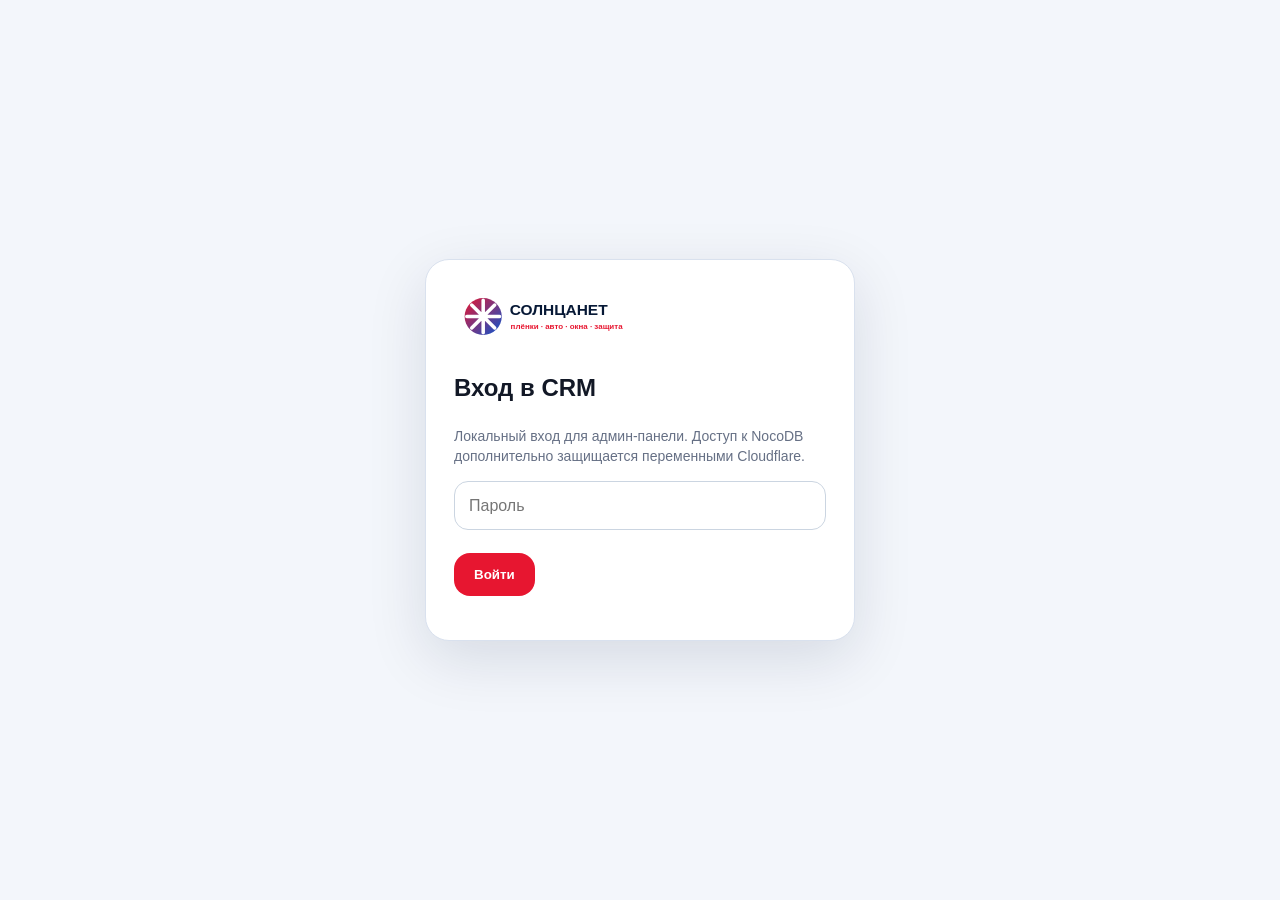
==== commit 12b5dfd9: "Add files via upload" ====
--- a/admin.html
+++ b/admin.html
@@ -1,574 +1,129 @@
-<!DOCTYPE html>
+<!doctype html>
 <html lang="ru">
 <head>
-  <meta charset="UTF-8" />
-  <meta name="viewport" content="width=device-width, initial-scale=1.0" />
-  <title>Админ-панель — СОЛНЦАНЕТ</title>
+  <meta charset="utf-8" />
+  <meta name="viewport" content="width=device-width,initial-scale=1" />
+  <title>СОЛНЦАНЕТ CRM v68</title>
+  <link rel="manifest" href="/manifest.webmanifest" />
+  <meta name="theme-color" content="#e71630" />
+  <link rel="icon" href="/assets/icons/icon.svg" type="image/svg+xml" />
+  <link rel="stylesheet" href="assets/admin.css?v=68" />
+</head>
+<body class="admin-body">
+  <section id="loginScreen" class="login-screen">
+    <div class="login-card">
+      <img src="assets/logo-solncanet.svg" alt="СОЛНЦАНЕТ">
+      <h1>Вход в CRM</h1>
+      <p class="hint">Локальный вход для админ-панели. Доступ к NocoDB дополнительно защищается переменными Cloudflare.</p>
+      <form id="loginForm">
+        <input id="loginPassword" type="password" placeholder="Пароль" autocomplete="current-password" required>
+        <br><br>
+        <button class="btn btn--red" type="submit">Войти</button>
+      </form>
+      <p id="loginMsg" class="message"></p>
+    </div>
+  </section>
 
-  <link rel="manifest" href="/manifest.webmanifest" />
-  <meta name="theme-color" content="#111827" />
-  <meta name="mobile-web-app-capable" content="yes" />
-  <meta name="apple-mobile-web-app-capable" content="yes" />
-  <meta name="apple-mobile-web-app-title" content="СОЛНЦАНЕТ" />
-  <meta name="apple-mobile-web-app-status-bar-style" content="default" />
-  <link rel="apple-touch-icon" href="/assets/icons/apple-touch-icon.png" />
-  <link rel="stylesheet" href="assets/admin.css" />
-</head>
-<body class="logged-out">
-  <button id="mobileMenuBtn" class="mobile-menu-btn" type="button" aria-label="Открыть меню">☰ Меню</button>
-  <div id="sidebarOverlay" class="sidebar-overlay" aria-hidden="true"></div>
-  <aside class="sidebar" id="sidebar">
-    <button id="sidebarCloseBtn" class="sidebar-close-btn" type="button" aria-label="Закрыть меню">×</button>
-    <a class="sidebar-logo" href="index.html"><img src="assets/logo-solncanet.png" alt="СОЛНЦАНЕТ" /></a>
-    <nav class="sidebar-nav">
-      <a class="active" href="#requests" data-section="requests">Заявки</a>
-      <a href="#calendar" data-section="calendar">Календарь</a>
-      <a href="#clients" data-section="clients">Клиенты</a>
-      <a href="#objects" data-section="objects">Объекты</a>
-      <a href="#installers" data-section="installers">Монтажники</a>
-      <a href="#trash" data-section="trash">Корзина отмен</a>
-      <a href="#history" data-section="history">История</a>
-      <a href="#activity" data-section="activity">Активность</a>
-      <a href="#sms" data-section="sms">Уведомления</a>
-      <a href="#files" data-section="files">Файлы</a>
-      <a href="#reports" data-section="reports">Отчёты</a>
-      <a href="#settings" data-section="settings">Настройки</a>
-      <a href="#calendarImport" data-section="calendarImport">Импорт календаря</a>
-    </nav>
-  </aside>
+  <section id="app" class="admin-shell hidden">
+    <div class="admin-topbar">
+      <div class="brand"><img src="assets/logo-solncanet.svg" alt="СОЛНЦАНЕТ"><span>CRM v68 SMS queue</span></div>
+      <div class="btn-row">
+        <button id="newBtn" class="btn btn--red" type="button">+ Новая заявка</button>
+        <button id="refreshBtn" class="btn btn--light" type="button">Обновить</button>
+        <button id="logoutBtn" class="btn btn--light" type="button">Выйти</button>
+      </div>
+    </div>
+    <div class="admin-layout">
+      <aside class="sidebar">
+        <button data-section="requests" class="active">Заявки</button>
+        <button data-section="calendar">Календарь</button>
+        <button data-section="reports">Отчёты</button>
+        <button data-section="sms">SMS</button>
+        <button data-section="trash">Корзина</button>
+        <button data-section="settings">Проверка</button>
+      </aside>
+      <main class="content">
+        <p id="appMsg" class="message"></p>
 
-  <main class="admin-main">
-    <section id="loginPanel" class="login">
-      <img src="assets/logo-solncanet.png" alt="СОЛНЦАНЕТ" />
-      <h1>Вход в админ-панель</h1>
-      <p>Введите пароль своего аккаунта.</p>
-      <form id="loginForm">
-        <input id="passwordInput" type="password" placeholder="Пароль администратора" required />
-        <button type="submit">Войти</button>
-      </form>
-      <p id="loginMessage" class="login-error"></p>
-    </section>
-
-    <section id="appPanel" style="display:none">
-      <section class="admin-topbar" id="adminTopbar">
-        <div class="topbar-left">
-          <button id="topQuickAddBtn" class="primary" type="button">+ Быстрая запись</button>
-          <button id="topRefreshBtn" type="button">Обновить</button>
-        </div>
-        <div class="global-search-wrap">
-          <input id="globalSearchInput" type="search" placeholder="Быстрый поиск по всей админке: телефон, клиент, компания, адрес, заявка, файл..." autocomplete="off" />
-          <div id="globalSearchResults" class="global-search-results" hidden></div>
-        </div>
-        <div class="topbar-right">
-          <span id="userBadge" class="user-badge">Сотрудник · Архитектура</span>
-          <button id="topReportsBtn" type="button">Отчёты</button>
-          <a href="zapis.html" target="_blank" rel="noopener">Запись</a>
-        </div>
-      </section>
-
-      <section id="requestsSection" class="workspace-section">
-        <header class="admin-head">
-          <div>
-            <h1>Заявки</h1>
-          </div>
-          <div class="actions">
-            <button id="quickAddBtn" class="primary" type="button">+ Быстрая запись</button>
-            <button id="listBtn" class="active" type="button">Список</button>
-            <button id="calendarBtn" type="button">Календарь</button>
-            <button id="exportBtn" type="button">Экспорт / Отчёты</button>
-            <button id="logoutBtn" type="button">Выйти</button>
-          </div>
-        </header>
-
-        <section class="stats stats-six">
-          <div><span>Всего</span><b id="statTotal">0</b></div>
-          <div><span>Новые</span><b id="statNew">0</b></div>
-          <div><span>Сегодня</span><b id="statToday">0</b></div>
-          <div><span>В работе</span><b id="statWork">0</b></div>
-          <div><span>Объём, м²</span><b id="statVolume">0</b></div>
-          <div><span>В фильтре</span><b id="statFiltered">0</b></div>
+        <section id="section-requests" class="panel">
+          <div class="panel-title"><div><h1>Заявки</h1><p class="hint">Авто и архитектура. SMS: подтверждение автоматически, напоминания автоматически, перенос и отзыв вручную.</p></div><div class="btn-row"><button id="downloadXlsBtn" class="btn-small blue">Скачать Excel</button><button id="downloadCsvBtn" class="btn-small">CSV</button></div></div>
+          <div class="stats"><div class="stat"><span>Всего</span><b id="statTotal">0</b></div><div class="stat"><span>Новые</span><b id="statNew">0</b></div><div class="stat"><span>Авто сумма</span><b id="statAuto">0 ₽</b></div><div class="stat"><span>м² архитектура</span><b id="statM2">0</b></div></div>
+          <div class="filters"><input id="search" placeholder="Поиск: клиент, телефон, авто, адрес, услуга"><select id="directionFilter"><option value="">Все направления</option><option>Авто</option><option>Архитектура</option></select><select id="statusFilter"><option value="">Все статусы</option><option>Новая заявка</option><option>В работе</option><option>Выполнено</option><option>Оплачено</option><option>Отменена</option><option>Удалена</option></select><input id="dateFilter" type="date"><button id="clearFilters" class="btn-small" type="button">Сброс</button></div>
+          <div class="table-wrap"><table><thead><tr><th>#</th><th>Дата</th><th>Клиент</th><th>Телефон</th><th>Направление</th><th>Объект</th><th>Услуга</th><th>Сумма / м²</th><th>Статус</th><th></th></tr></thead><tbody id="requestsBody"></tbody></table></div>
         </section>
 
-        <section class="filters filters-advanced">
-          <input id="searchInput" placeholder="Поиск: клиент, телефон, адрес, услуга, монтажник" />
-          <select id="statusFilter">
-            <option value="">Все статусы</option>
-            <option>Новая заявка</option>
-            <option>Связались</option>
-            <option>Замер</option>
-            <option>Согласовано</option>
-            <option>В работе</option>
-            <option>Выполнено</option>
-            <option>Оплачено</option>
-            <option>Отказ</option>
-            <option>Отменена</option>
-          </select>
-          <select id="workspaceSelect" class="workspace-select calendar-mode-select workspace-select-hidden" title="Режим календаря и списков" aria-hidden="true" tabindex="-1">
-            <option value="all">Все</option>
-            <option value="architecture">Архитектура</option>
-            <option value="auto">Авто</option>
-          </select>
-          <div class="workspace-segment" role="group" aria-label="Направление">
-            <button type="button" class="workspace-pill" data-workspace-mode="all">Все</button>
-            <button type="button" class="workspace-pill workspace-pill-architecture" data-workspace-mode="architecture">Архитектура</button>
-            <button type="button" class="workspace-pill workspace-pill-auto" data-workspace-mode="auto">Авто</button>
-          </div>
-          <select id="installerFilter">
-            <option value="">Все монтажники</option>
-            <option value="Никита П">Пахнев Никита</option>
-            <option value="Андрей Ш">Шолохов Андрей</option>
-            <option value="Никита К">Кислов Никита</option>
-            <option value="Дмитрий П">Петухов Дмитрий</option>
-            <option value="Роман З">Зинченко Роман</option>
-          </select>
-          <input id="dateFrom" type="date" />
-          <input id="dateTo" type="date" />
-          <button id="clearFiltersBtn" type="button">Сбросить</button>
-          <button id="refreshBtn" type="button">Обновить</button>
-        </section>
-        <div id="message"></div>
-
-        <section id="bulkToolbar" class="bulk-toolbar" hidden>
-          <label class="bulk-select-all"><input id="bulkSelectAll" type="checkbox" /> Выделить всё на странице</label>
-          <b id="bulkSelectedCount">Выбрано: 0</b>
-          <select id="bulkStatusSelect" title="Новый статус">
-            <option value="">Статус</option>
-            <option>Новая заявка</option>
-            <option>Связались</option>
-            <option>Замер</option>
-            <option>Согласовано</option>
-            <option>В работе</option>
-            <option>Выполнено</option>
-            <option>Оплачено</option>
-            <option>Ожидает</option>
-          </select>
-          <button id="bulkApplyStatusBtn" type="button">Изменить статус</button>
-          <select id="bulkInstallerSelect" title="Исполнитель">
-            <option value="">Исполнитель</option>
-            <option value="Сергей">Сергей</option>
-            <option value="Роман">Роман</option>
-            <option value="Никита К">Никита К</option>
-            <option value="Дмитрий П">Дима</option>
-            <option value="Никита П">Никита П</option>
-            <option value="Андрей Ш">Андрей</option>
-          </select>
-          <button id="bulkApplyInstallerBtn" type="button">Назначить</button>
-          <button id="bulkExportBtn" type="button">Экспорт CSV</button>
-          <button id="bulkDeleteBtn" class="danger" type="button">Удалить</button>
+        <section id="section-calendar" class="panel hidden">
+          <h1>Календарь</h1>
+          <p class="hint">Упрощённый список ближайших записей из заявок.</p>
+          <div id="calendarList" class="cards"></div>
         </section>
 
-        <section id="listView" class="card table-card">
-          <table>
-            <thead>
-              <tr>
-                <th class="bulk-check-col"></th><th>Дата</th><th>Время</th><th>Клиент</th><th>Компания</th><th>Телефон</th><th>Услуга</th><th>Адрес</th><th>м²</th><th>Монтажники</th><th class="status-th">Статус</th><th></th>
-              </tr>
-            </thead>
-            <tbody id="requestsBody"></tbody>
-          </table>
+        <section id="section-reports" class="panel hidden">
+          <h1>Отчёты</h1>
+          <div class="report-filters"><input id="reportFrom" type="date"><input id="reportTo" type="date"><select id="reportDirection"><option value="">Все направления</option><option>Авто</option><option>Архитектура</option></select><select id="reportStatus"><option value="">Все статусы</option><option>Выполнено</option><option>Оплачено</option><option>В работе</option><option>Новая заявка</option></select><button id="reportXlsBtn" class="btn-small blue">Скачать отчёт</button></div>
+          <div class="table-wrap"><table><thead><tr><th>Показатель</th><th>Значение</th></tr></thead><tbody id="reportBody"></tbody></table></div>
         </section>
 
-        <section id="calendarView" class="card calendar calendar-month-view" style="display:none">
-          <div class="monthbar calendar-monthbar">
-            <button id="prevMonth" type="button" aria-label="Предыдущий месяц">←</button>
-            <div class="monthbar-title">
-              <h2 id="monthTitle">Месяц</h2>
-              <p id="calendarMonthSummary">0 событий</p>
-            </div>
-            <button id="nextMonth" type="button" aria-label="Следующий месяц">→</button>
+
+        <section id="section-sms" class="panel hidden">
+          <div class="panel-title">
+            <div><h1>SMS-панель</h1><p class="hint">Очередь автоматических SMS: подтверждение, напоминание за день и за 2 часа. Перенос и отзыв остаются только вручную из карточки заявки.</p></div>
+            <div class="btn-row"><button id="smsQueueRefreshBtn" class="btn-small blue" type="button">Обновить очередь</button><button id="smsQueueCronBtn" class="btn-small blue" type="button">Запустить отправку сейчас</button></div>
           </div>
-          <div class="calendar-month-tools">
-            <button id="calendarTodayBtn" class="primary" type="button">Сегодня</button>
-            
-          </div>
-          <div class="weekdays calendar-weekdays"><b>Пн</b><b>Вт</b><b>Ср</b><b>Чт</b><b>Пт</b><b>Сб</b><b>Вс</b></div>
-          <div id="calendarGrid" class="grid calendar-grid-month"></div>
-          <section class="calendar-day-agenda" id="calendarDayAgenda">
-            <div class="calendar-day-agenda-head">
-              <div>
-                <h3 id="calendarSelectedDateTitle">Выберите день</h3>
-                <p id="calendarSelectedDateSummary">События выбранного дня появятся здесь.</p>
-              </div>
-            </div>
-            <div id="calendarSelectedEvents" class="calendar-selected-events"></div>
-          </section>
-        </section>
-      </section>
-
-
-      <section id="calendarImportSection" class="workspace-section" style="display:none">
-        <header class="admin-head">
-          <div>
-            <h1>Импорт из Google Календаря</h1>
-          </div>
-          <div class="actions">
-            <button id="calendarImportCheckBtn" type="button">Проверить подключение</button>
-            <button id="calendarImportLoadBtn" class="primary" type="button">Загрузить события</button>
-          </div>
-        </header>
-
-        <section class="section-filters calendar-import-filters">
-          <input id="calendarImportSearch" placeholder="Поиск: телефон, клиент, адрес, услуга, название события..." />
-          <input id="calendarImportFrom" type="date" title="С даты" />
-          <input id="calendarImportTo" type="date" title="По дату" />
-          <select id="calendarImportMode">
-            <option value="all">Все события</option>
-            <option value="work-like">Похожие на заявки</option>
-            <option value="not-imported">Только неперенесённые</option>
-            <option value="hidden">Скрытые / не работа</option>
-          </select>
-          <button id="calendarImportTodayBtn" type="button">Сегодня</button>
-          <button id="calendarImportWeekBtn" type="button">7 дней</button>
+          <div class="stats sms-stats"><div class="stat"><span>В очереди</span><b id="smsStatScheduled">0</b></div><div class="stat"><span>Пора отправить</span><b id="smsStatDue">0</b></div><div class="stat"><span>Отправлено</span><b id="smsStatSent">0</b></div><div class="stat"><span>Отменено</span><b id="smsStatCanceled">0</b></div></div>
+          <div class="filters sms-filters"><input id="smsQueueSearch" placeholder="Поиск: клиент, телефон, заявка"><select id="smsQueueTypeFilter"><option value="">Все типы SMS</option><option value="confirm">Подтверждение</option><option value="day">За день</option><option value="two_hours">За 2 часа</option></select><select id="smsQueueStatusFilter"><option value="">Все статусы</option><option value="scheduled">В очереди</option><option value="due">Пора отправить</option><option value="sent">Отправлено</option><option value="canceled">Отменено</option><option value="blocked">Проблема</option><option value="expired">Просрочено</option></select><button id="smsQueueClearBtn" class="btn-small" type="button">Сброс</button></div>
+          <div class="ok-note">Время в таблице показывается по вашему рабочему часовому поясу из <b>SMS_TIMEZONE_OFFSET_MINUTES</b>. По умолчанию стоит Екатеринбург: +300 минут.</div>
+          <div class="table-wrap"><table><thead><tr><th>Отправка</th><th>SMS</th><th>Заявка</th><th>Клиент</th><th>Телефон</th><th>Запись</th><th>Статус</th><th>Действия</th></tr></thead><tbody id="smsQueueBody"><tr><td colspan="8">Откройте вкладку SMS и нажмите «Обновить очередь»</td></tr></tbody></table></div>
         </section>
 
-        <section class="stats stats-four compact-stats calendar-import-stats">
-          <div><span>Событий</span><b id="calendarImportStatTotal">0</b></div>
-          <div><span>Похожи на заявки</span><b id="calendarImportStatWork">0</b></div>
-          <div><span>Уже перенесены</span><b id="calendarImportStatImported">0</b></div>
-          <div><span>Скрыто</span><b id="calendarImportStatHidden">0</b></div>
+        <section id="section-trash" class="panel hidden">
+          <h1>Корзина</h1>
+          <p class="hint">Удаление безопасное: заявка получает статус «Удалена», физически из NocoDB не стирается.</p>
+          <div class="table-wrap"><table><thead><tr><th>#</th><th>Дата</th><th>Клиент</th><th>Телефон</th><th>Услуга</th><th>Статус</th><th></th></tr></thead><tbody id="trashBody"></tbody></table></div>
         </section>
 
-        <section class="card calendar-import-help">
-          <b>Как работать:</b>
-          <span>загрузи события → проверь карточку → нажми «Создать заявку» или «Проверить / заполнить». Личные события жми «Не работа» — они уйдут в скрытые.</span>
+        <section id="section-settings" class="panel hidden">
+          <h1>Проверка подключения</h1>
+          <div class="btn-row"><button id="healthBtn" class="btn-small blue">Проверить Cloudflare / NocoDB / SMS</button><button id="runSmsCronBtn" class="btn-small blue">Запустить SMS-очередь сейчас</button><button id="clearCacheBtn" class="btn-small">Очистить кеш браузера</button></div>
+          <p id="healthResult" class="ok-note">После загрузки на Cloudflare нажмите проверку. Если переменные окружения заполнены, будет статус OK.</p><p class="hint">Автоматически отправляются: подтверждение записи, напоминание за день и за 2 часа. Вручную из карточки отправляются: перенос записи и благодарность с отзывом.</p>
+          <div class="danger-note"><b>Важно:</b> эта сборка содержит SMS-автоматизацию и SMS-панель v68. В GitHub нужно загрузить содержимое архива в корень репозитория.</div>
         </section>
+      </main>
+    </div>
+  </section>
 
-        <p id="calendarImportStatus" class="muted-text"></p>
-        <section id="calendarImportList" class="calendar-import-list"></section>
-      </section>
+  <dialog id="requestDialog">
+    <div class="dialog-head"><div><h2 id="dialogTitle">Заявка</h2><p id="dialogSub" class="hint">Сохраните изменения кнопкой «Сохранить».</p></div><button id="closeDialog" class="close-x" type="button">×</button></div>
+    <div class="dialog-body">
+      <div class="dialog-grid">
+        <label class="field">Дата записи<input id="fDate" type="date"></label>
+        <label class="field">Время записи<input id="fTime" type="time"></label>
+        <label class="field">Статус<select id="fStatus"><option>Новая заявка</option><option>В работе</option><option>Выполнено</option><option>Оплачено</option><option>Отменена</option><option>Удалена</option></select></label>
+        <label class="field">Направление<select id="fDirection"><option>Авто</option><option>Архитектура</option></select></label>
+        <label class="field">Имя клиента<input id="fName" placeholder="Фамилия имя"></label>
+        <label class="field">Телефон<input id="fPhone" placeholder="+7..."></label>
+        <label class="field">Ответственный<input id="fResponsible" placeholder="Роман / Сергей / монтажник"></label>
+        <label class="field">Компания<input id="fCompany" placeholder="Название компании"></label>
+        <label class="field arch-only" data-arch-field="m2">Итоговый м²<input id="fM2" inputmode="decimal"></label>
+        <label class="field arch-only" data-arch-field="film">Материал / плёнка<input id="fFilm" placeholder="Материал для архитектуры"></label>
+        <label class="field arch-only full" data-arch-field="address">Адрес<input id="fAddress" placeholder="Адрес объекта"></label>
+        <label class="field arch-only full" data-arch-field="service">Услуга<input id="fService" placeholder="Например: тонировка окон"></label>
 
-      <section id="clientsSection" class="workspace-section" style="display:none">
-        <header class="admin-head"><div><h1>Клиенты</h1></div></header>
-        <section class="section-filters clients-filters">
-          <input id="clientsSearchInput" placeholder="Поиск: имя, компания, телефон, услуга, плёнка, адрес, комментарий..." />
-          <input id="clientsDateFrom" type="date" title="С даты" />
-          <input id="clientsDateTo" type="date" title="По дату" />
-          <select id="clientsServiceFilter"><option value="">Все услуги</option><option>Тонировка стекол автомобиля</option><option>Атермальная тонировка автомобиля</option><option>Тонировка балконов и окон</option><option>Бронирование стекол и витрин</option><option>Бронирование фар</option><option>Защита авто полиуретановой пленкой</option><option>Тонирование витрин</option><option>Декоративное тонирование офисных перегородок</option><option>Замер / консультация</option></select>
-          <input id="clientsFilmFilter" placeholder="Плёнка / материал: XPEL, Silver, Safety..." />
-          <select id="clientsStatusFilter"><option value="">Все статусы</option><option>Новая заявка</option><option>Связались</option><option>Замер</option><option>Согласовано</option><option>В работе</option><option>Выполнено</option><option>Оплачено</option><option>Отказ</option><option>Отменена</option></select>
-          <button id="clientsClearFiltersBtn" type="button">Сбросить</button>
-        </section>
-        <section class="stats stats-four compact-stats"><div><span>Клиентов</span><b id="clientsStatCount">0</b></div><div><span>Заявок</span><b id="clientsStatRequests">0</b></div><div><span>Объём, м²</span><b id="clientsStatM2">0</b></div><div><span>Повторных</span><b id="clientsStatRepeat">0</b></div></section>
-        <section class="card table-card"><table><thead><tr><th>Клиент</th><th>Компания</th><th>Телефон</th><th>Заявок</th><th>Последняя услуга</th><th>Последний адрес</th><th>Объём, м²</th><th>Последняя дата</th><th></th></tr></thead><tbody id="clientsBody"></tbody></table></section>
-      </section>
+        <div id="autoBlock" class="dialog-section">
+          <h3>Авто</h3>
+          <label class="field">Автомобиль<input id="fAuto" placeholder="Например: Solaris 2015, BMW X5"></label>
+          <h3>Услуги и стоимость</h3>
+          <div id="autoRows"></div>
+          <button id="addAutoService" class="btn-small blue" type="button">+ услуга</button>
+          <div class="auto-total">Общая стоимость: <b id="autoTotal">0 ₽</b></div>
+        </div>
 
-      <section id="objectsSection" class="workspace-section" style="display:none">
-        <header class="admin-head"><div><h1>Объекты</h1></div></header>
-        <section class="section-filters objects-filters">
-          <input id="objectsSearchInput" placeholder="Поиск: адрес, объект, клиент, компания, телефон, комментарий..." />
-          <input id="objectsDateFrom" type="date" title="С даты" />
-          <input id="objectsDateTo" type="date" title="По дату" />
-          <select id="objectsServiceFilter"><option value="">Все услуги</option><option>Тонировка стекол автомобиля</option><option>Атермальная тонировка автомобиля</option><option>Тонировка балконов и окон</option><option>Бронирование стекол и витрин</option><option>Бронирование фар</option><option>Защита авто полиуретановой пленкой</option><option>Тонирование витрин</option><option>Декоративное тонирование офисных перегородок</option><option>Замер / консультация</option></select>
-          <select id="objectsStatusFilter"><option value="">Все статусы</option><option>Новая заявка</option><option>Связались</option><option>Замер</option><option>Согласовано</option><option>В работе</option><option>Выполнено</option><option>Оплачено</option><option>Отказ</option><option>Отменена</option></select>
-          <select id="objectsInstallerFilter"><option value="">Все монтажники</option><option value="Никита П">Пахнев Никита</option><option value="Андрей Ш">Шолохов Андрей</option><option value="Никита К">Кислов Никита</option><option value="Дмитрий П">Петухов Дмитрий</option><option value="Роман З">Зинченко Роман</option></select>
-          <input id="objectsM2Min" type="number" step="0.01" placeholder="м² от" />
-          <input id="objectsM2Max" type="number" step="0.01" placeholder="м² до" />
-          <button id="objectsClearFiltersBtn" type="button">Сбросить</button>
-        </section>
-        <section class="stats stats-four compact-stats"><div><span>Объектов</span><b id="objectsStatCount">0</b></div><div><span>Объём, м²</span><b id="objectsStatM2">0</b></div><div><span>Выполнено</span><b id="objectsStatDone">0</b></div><div><span>В работе</span><b id="objectsStatWork">0</b></div></section>
-        <section class="card table-card"><table><thead><tr><th>Дата</th><th>Клиент</th><th>Компания</th><th>Адрес / объект</th><th>Услуга</th><th>м²</th><th>Монтажники</th><th>Статус</th><th></th></tr></thead><tbody id="objectsBody"></tbody></table></section>
-      </section>
-
-      <section id="installersSection" class="workspace-section" style="display:none">
-        <header class="admin-head"><div><h1>Монтажники</h1></div><div class="actions"><button data-report="payroll" type="button">Отчёт по зарплате</button></div></header>
-        <section class="section-filters installers-filters">
-          <input id="installersSearchInput" placeholder="Поиск: монтажник, клиент, адрес, услуга..." />
-          <input id="installersDateFrom" type="date" title="С даты" />
-          <input id="installersDateTo" type="date" title="По дату" />
-          <select id="installersStatusFilter"><option value="">Все статусы</option><option>Выполнено</option><option>Оплачено</option><option>В работе</option><option>Согласовано</option><option>Замер</option></select>
-          <select id="installersServiceFilter"><option value="">Все услуги</option><option>Тонировка стекол автомобиля</option><option>Атермальная тонировка автомобиля</option><option>Тонировка балконов и окон</option><option>Бронирование стекол и витрин</option><option>Бронирование фар</option><option>Защита авто полиуретановой пленкой</option><option>Тонирование витрин</option><option>Декоративное тонирование офисных перегородок</option></select>
-          <button id="installersClearFiltersBtn" type="button">Сбросить</button>
-        </section>
-        <section class="stats stats-four compact-stats"><div><span>Объектов</span><b id="installersStatJobs">0</b></div><div><span>Объём, м²</span><b id="installersStatM2">0</b></div><div><span>Начислено</span><b id="installersStatAmount">0 ₽</b></div><div><span>К выплате</span><b id="installersStatTotal">0 ₽</b></div></section>
-        <section class="card table-card"><table><thead><tr><th>Монтажник</th><th>Объектов</th><th>Всего м²</th><th>Начислено</th><th>Доплата</th><th>Аванс / удержание</th><th>Итого к выплате</th><th>Последний объект</th><th></th></tr></thead><tbody id="installersBody"></tbody></table></section>
-
-        <section id="installerDetailsPanel" class="card installer-details" style="display:none">
-          <div class="installer-details-head">
-            <div>
-              <h2 id="installerDetailsTitle">История работ монтажника</h2>
-              <p id="installerDetailsInfo">Выберите монтажника в таблице выше.</p>
-            </div>
-            <button id="installerDetailsCloseBtn" class="ghost-action" type="button">Скрыть</button>
-          </div>
-          <section class="section-filters installer-details-filters">
-            <input id="installerDetailsSearchInput" placeholder="Поиск по истории: объект, адрес, клиент, компания, телефон, услуга, комментарий..." />
-            <input id="installerDetailsDateFrom" type="date" title="С даты" />
-            <input id="installerDetailsDateTo" type="date" title="По дату" />
-            <select id="installerDetailsStatusFilter"><option value="">Все статусы</option><option>Новая заявка</option><option>Связались</option><option>Замер</option><option>Согласовано</option><option>В работе</option><option>Выполнено</option><option>Оплачено</option><option>Отказ</option><option>Отменена</option></select>
-            <select id="installerDetailsServiceFilter"><option value="">Все услуги</option><option>Тонировка стекол автомобиля</option><option>Атермальная тонировка автомобиля</option><option>Тонировка балконов и окон</option><option>Бронирование стекол и витрин</option><option>Бронирование фар</option><option>Защита авто полиуретановой пленкой</option><option>Тонирование витрин</option><option>Декоративное тонирование офисных перегородок</option><option>Замер / консультация</option></select>
-            <input id="installerDetailsM2Min" type="number" step="0.01" placeholder="м² от" />
-            <input id="installerDetailsM2Max" type="number" step="0.01" placeholder="м² до" />
-            <button id="installerDetailsClearBtn" type="button">Сбросить</button>
-          </section>
-          <section class="stats stats-four compact-stats installer-details-stats">
-            <div><span>Работ</span><b id="installerDetailsStatJobs">0</b></div>
-            <div><span>Объём, м²</span><b id="installerDetailsStatM2">0</b></div>
-            <div><span>Начислено</span><b id="installerDetailsStatAmount">0 ₽</b></div>
-            <div><span>Средняя ставка</span><b id="installerDetailsStatRate">0 ₽</b></div>
-          </section>
-          
-          <div class="table-card installer-history-table"><table><thead><tr><th>Дата</th><th>Клиент</th><th>Компания</th><th>Телефон</th><th>Адрес / объект</th><th>Услуга</th><th>м² объекта</th><th>Бригада</th><th>Ставка</th><th>Начислено</th><th>Статус</th><th></th></tr></thead><tbody id="installerDetailsBody"></tbody></table></div>
-        </section>
-      </section>
-
-      <section id="trashSection" class="workspace-section" style="display:none">
-        <header class="admin-head"><div><h1>Корзина отмен</h1></div></header>
-        <section class="card table-card"><table><thead><tr><th>Дата</th><th>Клиент</th><th>Телефон</th><th>Услуга</th><th>Адрес</th><th>Причина / комментарий</th><th>Статус</th><th></th></tr></thead><tbody id="trashBody"></tbody></table></section>
-      </section>
-
-      <section id="historySection" class="workspace-section" style="display:none">
-        <header class="admin-head"><div><h1>История изменений</h1></div></header>
-        <section class="file-search-panel"><input id="historySearchInput" placeholder="Поиск по истории: клиент, телефон, действие, заявка..." /><button id="clearHistoryLocalBtn" type="button">Очистить локальную историю</button></section>
-        <section class="card table-card"><table><thead><tr><th>Дата и время</th><th>Заявка</th><th>Клиент</th><th>Действие</th><th>Что изменилось</th><th></th></tr></thead><tbody id="historyBody"></tbody></table></section>
-      </section>
-
-      <section id="smsSection" class="workspace-section" style="display:none">
-        <header class="admin-head"><div><h1>SMS-уведомления</h1></div><div class="actions"><button id="notificationCheckBtn" type="button">Проверить подключение</button><button id="smsBalanceBtn" type="button">Проверить баланс SIGMA</button><button id="smsQueueRefreshBtn" data-sms-refresh type="button">Обновить историю</button></div></header>
-        <section class="notification-grid notification-grid--two sms-overview-grid">
-          <div class="notification-card"><b>SMS клиентам</b><span id="notificationSmsStatus" class="pill-status">не проверено</span></div>
-          <div class="notification-card"><b>Telegram администратору</b><span id="notificationTelegramStatus" class="pill-status">не проверено</span></div>
-        </section>
-        <section class="stats sms-stats compact-stats">
-          <div><span>Всего SMS</span><b id="smsStatTotal">0</b></div>
-          <div><span>Запланировано</span><b id="smsStatPlanned">0</b></div>
-          <div><span>Отправлено</span><b id="smsStatSent">0</b></div>
-          <div><span>Ошибки</span><b id="smsStatErrors">0</b></div>
-        </section>
-        <section class="card notification-console sms-control-grid">
-          <div>
-            <h2>Тестовая отправка</h2>
-            <div class="dialog-grid">
-              <label>Канал<select id="testNotifyChannel"><option value="sms">SMS клиенту</option><option value="telegram">Telegram администратору</option></select></label>
-              <label>Телефон<input id="testNotifyTo" data-ru-phone placeholder="+7" inputmode="tel" autocomplete="tel" /></label>
-              <label class="wide">Текст сообщения<textarea id="testNotifyMessage">СОЛНЦАНЕТ: Тест</textarea></label>
-            </div>
-            <div class="dialog-actions"><button id="sendTestNotifyBtn" type="button">Отправить тест</button><button id="copyTestNotifyBtn" type="button" class="ghost">Скопировать текст</button></div>
-            <p id="notificationStatus" class="muted-text"></p><p id="smsBalanceText" class="muted-text"></p>
-          </div>
-          <div>
-            <h2>Проверка статуса SIGMA</h2>
-            <div class="dialog-grid">
-              <label class="wide">ID SIGMA<input id="sigmaStatusId" placeholder="Например: 000000-10000000" /></label>
-            </div>
-            <div class="dialog-actions"><button id="checkSigmaStatusBtn" type="button">Проверить статус</button></div>
-            <p id="sigmaStatusText" class="muted-text"></p>
-          </div>
-        </section>
-        <section class="card notification-console sms-schedule-console">
-          <div class="sms-section-title"><div><h2>История и очередь SMS</h2></div><button data-sms-refresh type="button" class="ghost">Обновить</button></div>
-          <div class="sms-queue-toolbar">
-            <input id="smsQueueSearch" type="search" placeholder="Поиск: клиент, телефон, ID SIGMA, компания, текст, статус..." />
-            <select id="smsQueueStatus"><option value="">Все статусы</option><option value="Запланировано">Запланировано</option><option value="Отправляется">Отправляется</option><option value="Отправлено">Отправлено</option><option value="Ошибка">Ошибка</option><option value="Отменено">Отменено</option><option value="Пропущено">Пропущено</option></select>
-            <input id="smsQueueFrom" type="date" />
-            <input id="smsQueueTo" type="date" />
-          </div>
-          <div class="table-card sms-queue-table"><table><thead><tr><th>Дата / время</th><th>Клиент</th><th>Телефон</th><th>Сообщение</th><th>ID / доставка</th><th>Статус</th><th>Действия</th></tr></thead><tbody id="smsQueueBody"><tr><td colspan="7">Очередь ещё не загружена</td></tr></tbody></table></div>
-          <p id="smsQueueStatusText" class="muted-text"></p>
-        </section>
-        <section class="card notification-console">
-          <h2>Шаблоны сообщений</h2>
-          <div id="notificationTemplatesList" class="notification-templates"></div>
-        </section>
-        <section class="card table-card local-notification-log"><h2>Локальный журнал быстрых отправок</h2><p class="muted-text">Основная история хранится выше в NocoDB. Этот блок — быстрый журнал текущего браузера.</p><table><thead><tr><th>Дата</th><th>Канал</th><th>Кому</th><th>Сообщение</th><th>Статус</th></tr></thead><tbody id="notificationLogBody"></tbody></table></section>
-      </section>
-
-      <section id="filesSection" class="workspace-section" style="display:none">
-        <header class="admin-head"><div><h1>Файлы</h1></div></header>
-        <section class="file-search-panel file-search-panel--wide"><input id="filesSearchInput" placeholder="Быстрый поиск: номер заявки, файл, телефон, адрес, объект, клиент..." /><select id="filesTypeFilter"><option value="">Все типы</option><option value="фото">Фото</option><option value="видео">Видео</option><option value="pdf">PDF / документы</option><option value="документ">Другие документы</option></select><button id="filesRefreshBtn" type="button">Обновить файлы</button><button id="googleDriveTestBtn" type="button">Проверить Google Drive</button></section>
-        <section class="files-dashboard"><div class="upload-zone" id="filesDropZone"><b>Загрузка файлов</b><label>Заявка<select id="filesRequestSelect"><option value="">Сначала загрузите заявки</option></select></label><input id="filesUploadInput" type="file" multiple /><button id="filesUploadBtn" type="button">Загрузить файлы</button><p id="filesStatus" class="muted-text"></p></div><div class="card"><table><thead><tr><th>Заявка</th><th>Клиент</th><th>Телефон</th><th>Адрес / объект</th><th>Файлы</th><th>Статус</th><th></th></tr></thead><tbody id="filesBody"></tbody></table></div></section>
-      </section>
-
-      <section id="reportsSection" class="workspace-section" style="display:none">
-        <header class="admin-head"><div><h1>Отчёты</h1></div></header>
-        <section class="report-cards">
-          <button class="report-card" data-report="requests" type="button"><b>Заявки</b><span>Клиенты, услуги, даты, статусы</span></button>
-          <button class="report-card" data-report="payroll" type="button"><b>Зарплата монтажников</b><span>Рабочий расчёт по м², ставкам, доплатам и авансам</span></button>
-          <button class="report-card" data-report="autoPayroll" type="button"><b>Авто: отчёт по оплате</b><span>Сделанные авто, услуги, материалы, сумма заказа и оплата Роману</span></button>
-          <button class="report-card" data-report="objects" type="button"><b>Объекты и объём</b><span>Адреса, м², статусы работ</span></button>
-          <button class="report-card" data-report="clients" type="button"><b>Клиенты</b><span>Повторные обращения и история</span></button>
-        </section>
-      </section>
-
-
-      <section id="activitySection" class="workspace-section" style="display:none">
-        <header class="admin-head"><div><h1>Активность</h1></div></header>
-        <section class="card activity-card">
-          <div id="activityBody" class="activity-body"></div>
-        </section>
-      </section>
-
-      <section id="settingsSection" class="workspace-section" style="display:none">
-        <header class="admin-head"><div><h1>Настройки</h1></div></header>
-        <section class="settings-grid">
-          <a href="/test" target="_blank">Проверить сайт</a>
-          <a href="/nocodb-test" target="_blank">Проверить базу заявок</a>
-          <a href="/list-files" target="_blank">Проверить файлы</a>
-          <button id="googleDriveTestBtnSettings" type="button">Проверить Google Drive</button>
-          <a href="zapis.html" target="_blank">Открыть страницу записи</a>
-        </section>
-        
-      </section></section>
-    </section>
-  <datalist id="autoServiceDatalist"></datalist>
-  </main>
-
-  <dialog id="requestDialog" class="wide-dialog">
-    <form method="dialog">
-      <button class="close" value="cancel">×</button>
-      <div class="dialog-title-row"><h2 id="dialogTitle">Заявка</h2><span id="requestAutosaveStatus" class="autosave-status">Все изменения сохранены</span></div>
-      <div class="request-info" id="requestInfo"></div>
-      <div class="dialog-grid">
-        <label>Дата записи<input id="editDate" type="date" /></label>
-        <label>Время записи<input id="editTime" type="time" /></label>
-        <label>Статус<select id="editStatus"><option>Новая заявка</option><option>Связались</option><option>Замер</option><option>Согласовано</option><option>В работе</option><option>Выполнено</option><option>Оплачено</option><option>Отказ</option><option>Отменена</option></select></label>
-        <label>Направление<select id="editDirection"><option value="architecture">Архитектура</option><option value="auto">Авто</option></select></label>
-        <label>Итоговый м²<input id="editM2" type="number" step="0.01" /></label>
-        <label>Ответственный<input id="editResponsible" /></label>
-        <label>Компания<input id="editCompany" placeholder="Название компании" /></label>
-        <label>Услуга<input id="editService" /></label>
-        <section id="editAutoFields" class="wide auto-fields" style="display:none"><h3>Авто</h3><div class="dialog-grid"><label>Карточка клиента / авто<input id="editAuto" placeholder="Например: Solaris 2015, BMW X5" /></label><label>Плёнка<input id="editFilm" placeholder="Плёнка / материал" /></label></div><div class="auto-services-head"><b>Услуги и стоимость</b><button id="editAddServiceBtn" type="button" class="ghost-small">+ услуга</button></div><div id="editAutoServices" class="auto-services"></div><div class="auto-total">Общая стоимость: <b id="editAutoTotal">0 ₽</b></div></section>
-        <label class="wide">Адрес<input id="editAddress" /></label>
-        <label class="wide">Комментарий администратора<textarea id="editAdminComment"></textarea></label>
+        <label class="field full">Комментарий<textarea id="fComment" placeholder="Комментарий клиента / администратора"></textarea></label>
       </div>
-      <fieldset><legend>Монтажники</legend><label><input type="checkbox" name="installer" value="Никита П" /> Пахнев Никита</label><label><input type="checkbox" name="installer" value="Андрей Ш" /> Шолохов Андрей</label><label><input type="checkbox" name="installer" value="Никита К" /> Кислов Никита</label><label><input type="checkbox" name="installer" value="Дмитрий П" /> Петухов Дмитрий</label><label><input type="checkbox" name="installer" value="Роман З" /> Зинченко Роман</label></fieldset>
-      <section class="files-box"><h3>Файлы этой заявки</h3><p class="muted-text">Фото выполненных работ, договоры, замеры, счета и другие материалы по объекту.</p><div class="request-file-upload"><input id="requestFileInput" type="file" multiple /><button id="requestUploadBtn" type="button">Загрузить к заявке</button><button id="requestFilesRefreshBtn" type="button" class="ghost-small">Обновить</button></div><div id="requestFilesBox" class="request-files-box"></div></section>
-      <section class="files-box google-calendar-box"><h3>Google Календарь</h3><div id="requestGoogleCalendarBox" class="google-calendar-status-box"></div><div class="dialog-actions"><button id="requestGoogleCreateBtn" type="button">Создать / обновить событие</button><a id="requestGoogleOpenLink" class="dialog-link-button ghost-link" href="#" target="_blank" rel="noopener" hidden>Открыть в Google</a></div><p id="requestGoogleStatus" class="muted-text"></p></section>
-      <section class="files-box notification-box"><h3>Уведомление клиенту</h3><div class="dialog-grid"><label>Шаблон<select id="notifyTemplate"><option value="confirm">Запись подтверждена</option><option value="reminder">Напоминание о записи</option><option value="reschedule">Перенос записи</option><option value="cancel">Отмена записи</option><option value="done">Работы выполнены</option><option value="review">Просьба оставить отзыв</option><option value="custom">Свой текст</option></select></label><label>Канал<select id="notifyChannel"><option value="sms">SMS клиенту</option><option value="telegram">Telegram администратору</option></select></label><label class="wide">Текст сообщения<textarea id="notifyMessage" placeholder="Текст уведомления"></textarea></label></div><div class="dialog-actions"><button id="sendNotifyBtn" type="button">Отправить сейчас</button><button id="copyNotifyBtn" type="button" class="ghost">Скопировать</button></div><p id="requestNotifyStatus" class="muted-text"></p></section>
-      <section class="files-box notification-box"><h3>Авто-SMS</h3><div class="dialog-grid"><label>Шаблон<select id="scheduleSmsTemplate"><option value="confirm">Запись подтверждена</option><option value="reminder">Напоминание о записи</option><option value="reschedule">Перенос записи</option><option value="cancel">Отмена записи</option><option value="done">Работы выполнены</option><option value="review">Просьба оставить отзыв</option><option value="custom">Свой текст</option></select></label><label>Дата отправки<input id="scheduleSmsDate" type="date" /></label><label>Время отправки<input id="scheduleSmsTime" type="time" /></label><label class="wide">Текст SMS<textarea id="scheduleSmsMessage" placeholder="Текст SMS"></textarea></label></div><div class="dialog-actions"><button id="scheduleSmsBtn" type="button">Запланировать SMS</button><button id="scheduleDefaultSmsBtn" type="button" class="ghost">Создать напоминания за 24 часа и за 2 часа</button></div><p id="scheduleSmsStatus" class="muted-text"></p></section>
-      <section class="files-box"><h3>Комментарии</h3><div id="requestCommentsBox" class="comments-box"></div><div class="comment-add-row"><textarea id="requestCommentText" placeholder="Добавить комментарий по заявке"></textarea><button id="addRequestCommentBtn" type="button" class="ghost">Добавить</button></div></section>
-      <section class="files-box"><h3>История этой заявки</h3><div id="requestHistoryBox" class="history-box"></div></section>
-      <section class="cancel-box"><h3>Удаление</h3><textarea id="cancelReason" placeholder="Причина удаления"></textarea></section>
-      <div class="dialog-actions"><button id="saveRequestBtn" type="button">Сохранить</button><button id="cancelRequestBtn" class="danger" type="button">Удалить</button><button class="ghost" value="cancel">Закрыть</button></div>
-    </form>
+    </div>
+    <div class="dialog-actions"><button id="deleteBtn" class="btn-small red" type="button">В корзину</button><button id="sendRescheduleSmsBtn" class="btn-small blue" type="button">SMS перенос</button><button id="sendReviewSmsBtn" class="btn-small blue" type="button">SMS отзыв</button><button id="saveBtn" class="btn btn--red" type="button">Сохранить</button></div>
   </dialog>
 
-  <dialog id="smsDetailDialog" class="wide-dialog sms-detail-dialog">
-    <form method="dialog">
-      <button class="close" value="cancel">×</button>
-      <div class="sms-detail-head">
-        <div>
-          <h2 id="smsDetailTitle">Карточка SMS</h2>
-          <p id="smsDetailSubtitle" class="muted-text"></p>
-        </div>
-        <span id="smsDetailStatusPill" class="pill-status">—</span>
-      </div>
-      <section class="sms-detail-grid">
-        <div class="sms-detail-box"><span>Клиент</span><b id="smsDetailClient">—</b></div>
-        <div class="sms-detail-box"><span>Телефон</span><b id="smsDetailPhone">—</b></div>
-        <div class="sms-detail-box"><span>ID заявки</span><b id="smsDetailRequestId">—</b></div>
-        <div class="sms-detail-box"><span>ID SIGMA</span><b id="smsDetailSigmaId">—</b></div>
-        <div class="sms-detail-box"><span>Стоимость</span><b id="smsDetailClientId">—</b></div>
-        <div class="sms-detail-box"><span>Статус доставки</span><b id="smsDetailDelivery">—</b></div>
-      </section>
-      <section class="files-box sms-detail-message"><h3>Текст SMS</h3><pre id="smsDetailMessage">—</pre></section>
-      <section class="files-box sms-detail-message"><h3>Ответ сервиса / ошибка</h3><pre id="smsDetailService">—</pre></section>
-      <div class="dialog-actions sms-detail-actions">
-        <button id="smsDetailCheckBtn" type="button">Проверить статус SIGMA</button>
-        <button id="smsDetailCopyIdBtn" type="button" class="ghost">Скопировать ID</button>
-        <button id="smsDetailSendNowBtn" type="button" class="ghost">Отправить сейчас</button>
-        <button id="smsDetailOpenRequestBtn" type="button" class="ghost">Открыть заявку</button>
-        <button id="smsDetailCancelBtn" type="button" class="danger">Отменить SMS</button>
-        <button class="ghost" value="cancel">Закрыть</button>
-      </div>
-      <p id="smsDetailStatusText" class="muted-text"></p>
-    </form>
-  </dialog>
-
-  <dialog id="clientCardDialog" class="wide-dialog client-card-dialog">
-    <form method="dialog">
-      <button class="close" value="cancel">×</button>
-      <div class="client-card-head">
-        <div>
-          <h2 id="clientCardTitle">Карточка клиента</h2>
-          <p id="clientCardSubtitle" class="muted-text"></p>
-        </div>
-        <div class="client-card-actions">
-          <button id="clientCardQuickBtn" type="button" class="primary">Новая заявка этому клиенту</button>
-        </div>
-      </div>
-      <section class="client-card-stats stats stats-four compact-stats">
-        <div><span>Заявок</span><b id="clientCardStatRequests">0</b></div>
-        <div><span>Объём, м²</span><b id="clientCardStatM2">0</b></div>
-        <div><span>Выполнено</span><b id="clientCardStatDone">0</b></div>
-        <div><span>Последняя дата</span><b id="clientCardStatLast">—</b></div>
-      </section>
-      <section class="client-card-grid">
-        <div class="card client-card-box">
-          <h3>Данные клиента</h3>
-          <div id="clientCardInfo" class="client-card-info"></div>
-        </div>
-        <div class="card client-card-box">
-          <h3>Адреса / объекты</h3>
-          <div id="clientCardAddresses" class="client-card-tags"></div>
-        </div>
-      </section>
-      <section class="card client-card-box">
-        <h3>История обращений</h3>
-        <div class="table-card client-card-table"><table><thead><tr><th>Дата</th><th>Услуга</th><th>Адрес</th><th>м²</th><th>Статус</th><th></th></tr></thead><tbody id="clientCardRequestsBody"></tbody></table></div>
-      </section>
-      <section class="card client-card-box">
-        <h3>Файлы клиента</h3>
-        <div id="clientCardFiles" class="request-files-box"></div>
-      </section>
-      <section class="card client-card-box">
-        <h3>Комментарии</h3>
-        <div id="clientCardComments" class="client-card-comments"></div>
-      </section>
-      <div class="dialog-actions"><button class="ghost" value="cancel">Закрыть</button></div>
-    </form>
-  </dialog>
-
-  <dialog id="quickAddDialog" class="wide-dialog">
-    <form method="dialog">
-      <button class="close" value="cancel">×</button>
-      <h2>Быстрая запись по звонку</h2>
-      <p class="modal-note">Заполните минимум: ФИО, телефон, услугу, дату и время. Заявка сразу попадёт в NocoDB.</p>
-      <div class="dialog-grid"><label>Фамилия и имя<input id="quickName" placeholder="Иванов Сергей" /></label><label>Компания<input id="quickCompany" placeholder="Например: ООО Ромашка" /></label><label>Телефон<input id="quickPhone" inputmode="tel" autocomplete="tel" placeholder="+7 (___) ___-__-__" /></label><div id="quickClientHint" class="quick-client-hint wide">Начните вводить номер — подходящие клиенты появятся списком ниже.</div><label class="wide inline-check quick-google-sync"><input id="quickGoogleSync" type="checkbox" checked /> <span>Дублировать запись в Google Календарь</span></label><div id="quickClientSuggestions" class="quick-client-suggestions wide" hidden></div><label>Направление<select id="quickDirection"><option value="architecture">Архитектура</option><option value="auto">Авто</option></select></label><label>Услуга<select id="quickService"><option>Тонировка стекол автомобиля</option><option>Тонировка балконов и окон</option><option>Атермальная тонировка автомобиля</option><option>Бронирование стекол и витрин</option><option>Бронирование фар</option><option>Декоративное тонирование офисных перегородок</option><option>Защита авто полиуретановой пленкой</option><option>Тонирование витрин</option><option>Замер / консультация</option><option>Другое</option></select></label><section id="quickAutoFields" class="wide auto-fields" style="display:none"><h3>Авто</h3><div class="dialog-grid"><label>Карточка клиента / авто<input id="quickAuto" placeholder="Например: Solaris 2015, BMW X5" /></label><label>Плёнка<input id="quickFilm" placeholder="Плёнка / материал" /></label></div><div class="auto-services-head"><b>Услуги и стоимость</b><button id="quickAddServiceBtn" type="button" class="ghost-small">+ услуга</button></div><div id="quickAutoServices" class="auto-services"></div><div class="auto-total">Общая стоимость: <b id="quickAutoTotal">0 ₽</b></div></section><label>Дата записи<input id="quickDate" type="date" /></label><label>Время записи<input id="quickTime" type="time" /></label><label>м² / примерный объём<input id="quickM2" type="number" step="0.01" /></label><label class="wide">Адрес объекта<input id="quickAddress" placeholder="Город, улица, дом, объект" /></label><label class="wide">Комментарий / что нужно сделать<textarea id="quickComment" placeholder="Кратко опишите задачу клиента"></textarea></label></div>
-      <div class="dialog-actions"><button id="quickSaveBtn" type="button">Создать заявку</button><button class="ghost" value="cancel">Отмена</button></div>
-    </form>
-  </dialog>
-
-  <dialog id="reportDialog" class="wide-dialog report-wide-dialog">
-    <form method="dialog">
-      <button class="close" value="cancel">×</button>
-      <h2 id="reportTitle">Настройка отчёта</h2>
-      <div class="dialog-grid">
-        <label>С даты<input id="reportDateFrom" type="date" /></label>
-        <label>По дату<input id="reportDateTo" type="date" /></label>
-        <label>Статус<select id="reportStatus"><option value="">Все статусы</option><option>Новая заявка</option><option>Связались</option><option>Замер</option><option>Согласовано</option><option>В работе</option><option>Выполнено</option><option>Оплачено</option><option>Отказ</option><option>Отменена</option></select></label>
-        <label>Формат<select id="reportFormat"><option value="xls">Excel: монтажи + сводка + сотрудники</option><option value="csv">CSV</option></select></label>
-      </div>
-      <fieldset><legend>Монтажники</legend><label><input type="checkbox" id="reportAllInstallers" checked /> Все монтажники</label><label><input type="checkbox" name="reportInstaller" value="Никита П" /> Пахнев Никита</label><label><input type="checkbox" name="reportInstaller" value="Андрей Ш" /> Шолохов Андрей</label><label><input type="checkbox" name="reportInstaller" value="Никита К" /> Кислов Никита</label><label><input type="checkbox" name="reportInstaller" value="Дмитрий П" /> Петухов Дмитрий</label><label><input type="checkbox" name="reportInstaller" value="Роман З" /> Зинченко Роман</label></fieldset>
-
-      <section id="payrollOptions" class="payroll-options" style="display:none">
-        <h3>Расчёт зарплаты монтажников</h3>
-        <input id="payrollSplitMode" type="hidden" value="equal-m2" />
-        <div class="dialog-grid"><label>Статусы для зарплаты<select id="payrollStatusMode"><option value="completed">Только Выполнено и Оплачено</option><option value="all-active">Все, кроме Отказ / Отменена</option><option value="report-filter">Как выбран статус выше</option></select></label></div><p class="modal-note payroll-guide" id="payrollGuide">м² объекта делится на всех монтажников, ставка берётся по количеству монтажников на объекте.</p>
-        <div class="payroll-toolbar"><button id="savePayrollSettingsBtn" type="button">Сохранить ставки</button><button id="previewPayrollBtn" type="button">Показать предварительный расчёт</button></div>
-        <div class="payroll-table-wrap"><table class="payroll-settings-table"><thead><tr><th>Сотрудник</th><th>1 чел, ₽/м²</th><th>2 чел, ₽/м²</th><th>3 чел, ₽/м²</th><th>4 чел, ₽/м²</th><th>5 чел, ₽/м²</th><th>Доплата, ₽</th><th>Аванс / удержание, ₽</th><th>Комментарий</th></tr></thead><tbody id="payrollSettingsBody"></tbody></table></div>
-      </section>
-
-      <section id="reportPreview" class="report-preview"></section>
-      <div class="dialog-actions"><button id="downloadReportBtn" type="button">Скачать отчёт</button><button class="ghost" value="cancel">Отмена</button></div>
-    </form>
-  </dialog>
-
-
-  <dialog id="filePreviewDialog" class="wide-dialog file-preview-dialog">
-    <form method="dialog">
-      <button class="close" value="cancel">×</button>
-      <h2 id="filePreviewTitle">Просмотр файла</h2>
-      <p id="filePreviewMeta" class="modal-note">Информация о файле</p>
-      <div id="filePreviewContent" class="file-preview-content"></div>
-      <div class="dialog-actions">
-        <a id="filePreviewOpenLink" class="dialog-link-button" href="#" target="_blank" rel="noopener">Открыть в Google Drive</a>
-        <a id="filePreviewDownloadLink" class="dialog-link-button" href="#" target="_blank" rel="noopener">Скачать</a>
-        <button class="ghost" value="cancel">Закрыть</button>
-      </div>
-    </form>
-  </dialog>
-
-  <script src="assets/admin.js"></script>
-  <script src="assets/pwa.js"></script>
+  <script src="assets/admin.js?v=68"></script>
 </body>
 </html>
--- a/assets/admin.css
+++ b/assets/admin.css
@@ -1,277 +1,3 @@
-*{box-sizing:border-box}:root{--blue:#0b2a66;--blue2:#2563eb;--red:#e11d2e;--green:#059669;--bg:#f5f8ff;--line:#dbe7f5;--text:#0f2347;--muted:#64748b;--shadow:0 20px 60px rgba(15,35,71,.11)}body{margin:0;font-family:Arial,Helvetica,sans-serif;background:#f6f9ff;color:var(--text);min-height:100vh}body.logged-in{display:grid;grid-template-columns:230px 1fr}body.logged-out{display:block}body.logged-out .sidebar{display:none}body.logged-out .admin-main{padding:28px}.sidebar{background:linear-gradient(180deg,#08245c,#031537);color:#fff;padding:22px;min-height:100vh;position:sticky;top:0;align-self:start}.sidebar-logo{display:block;background:#fff;border-radius:18px;margin-bottom:22px;padding:10px}.sidebar-logo img{width:100%;height:auto;display:block}.sidebar-nav{display:grid;gap:8px}.sidebar-nav a{padding:13px 14px;border-radius:14px;font-weight:800;color:#fff;text-decoration:none;display:block;cursor:pointer}.sidebar-nav a.active,.sidebar-nav a:hover{background:#fff;color:var(--blue)}.admin-main{padding:28px}.login{max-width:520px;margin:8vh auto;background:#fff;border:1px solid var(--line);border-radius:28px;box-shadow:var(--shadow);padding:34px}.login img{height:110px;width:auto;max-width:100%;display:block;margin:0 auto 14px}.login h1{color:var(--blue);margin:0 0 10px}.login p{color:var(--muted);line-height:1.45}.login input,.login button{width:100%;padding:14px;border-radius:14px;border:1px solid #cbd5e1;margin-top:12px;font-size:16px}.login button,.actions button,.filters button,#saveRequestBtn,.report-actions button,#quickSaveBtn,#downloadReportBtn{background:var(--blue2);color:#fff;border:0;font-weight:900;cursor:pointer}.login-error{color:#991b1b!important;font-weight:900;min-height:20px}.admin-head{display:flex;justify-content:space-between;gap:16px;align-items:flex-start;margin-bottom:14px}.admin-head h1{font-size:40px;color:var(--blue);margin:0}.admin-head p{color:var(--muted);margin:6px 0 0}.actions{display:flex;gap:9px;flex-wrap:wrap}.actions button,.filters button{padding:11px 13px;border-radius:13px;border:1px solid var(--line);font-weight:900}.actions button.active{background:var(--blue);color:#fff}.actions button:nth-child(4){background:var(--red);color:#fff}.btn-green{background:var(--green)!important}.stats{display:grid;grid-template-columns:repeat(4,1fr);gap:14px;margin:18px 0}.stats-six{grid-template-columns:repeat(6,1fr)}.stats div,.card,.sms-panel,.sms-grid>div,.upload-zone{background:#fff;border:1px solid var(--line);border-radius:22px;box-shadow:var(--shadow);padding:18px}.stats span{color:var(--muted);font-weight:800}.stats b{display:block;font-size:30px;color:var(--blue);margin-top:6px}.filters{display:grid;grid-template-columns:1fr 230px 140px;gap:12px;margin-bottom:16px}.filters-advanced{grid-template-columns:1.2fr 180px 170px 150px 150px 120px 120px}.filters input,.filters select{border:1px solid #cbd5e1;border-radius:14px;padding:13px}#message{font-weight:900;margin:10px 0;color:var(--blue);min-height:20px}.table-card{overflow:auto}table{width:100%;border-collapse:collapse;min-width:1120px}th,td{padding:12px;border-bottom:1px solid var(--line);text-align:left;font-size:14px;vertical-align:middle}th{color:var(--muted);background:#f8fafc;text-transform:uppercase;font-size:12px}td.status-cell,th.status-th{min-width:132px;white-space:nowrap}.status{display:inline-flex;align-items:center;justify-content:center;white-space:nowrap;min-width:104px;max-width:132px;text-align:center;border-radius:999px;padding:7px 10px;font-weight:900;background:#dbeafe;color:#1e40af;line-height:1.05;font-size:13px;overflow:visible}.status[data-status="В работе"]{background:#ffedd5;color:#9a3412}.status[data-status="Оплачено"],.status[data-status="Выполнено"],.status[data-status="Согласовано"]{background:#dcfce7;color:#166534}.status[data-status="Отказ"]{background:#fee2e2;color:#991b1b}.status[data-status="Связались"]{background:#e0f2fe;color:#075985}.status[data-status="Замер"]{background:#fef3c7;color:#92400e}.open-btn{border:0;background:#eff6ff;color:var(--blue2);border-radius:10px;padding:8px 10px;font-weight:900;cursor:pointer}.monthbar{display:flex;align-items:center;justify-content:center;gap:18px}.monthbar button{border:0;background:#eff6ff;border-radius:12px;padding:10px 14px;color:var(--blue);font-weight:900;cursor:pointer}.weekdays,.grid{display:grid;grid-template-columns:repeat(7,1fr)}.weekdays b{text-align:center;color:var(--muted);padding:10px}.grid{gap:1px;background:#dbe7f5}.day{background:#fff;min-height:145px;padding:9px}.day.muted{background:#f8fafc;color:#94a3b8}.day.today{box-shadow:inset 0 0 0 2px var(--blue2)}.event{display:block;width:100%;text-align:left;background:#eff6ff;border:0;border-left:4px solid var(--blue2);border-radius:10px;margin-top:6px;padding:7px;font-size:12px;cursor:pointer;color:var(--blue)}.event small{display:block;color:#64748b;margin-top:2px}.sms-grid,.report-cards{display:grid;grid-template-columns:repeat(4,1fr);gap:14px}.sms-grid div,.report-card{box-shadow:var(--shadow);background:#fff;border:1px solid var(--line);border-radius:22px;padding:18px;text-align:left}.sms-grid b,.report-card b{color:var(--blue)}.sms-grid p,.report-card span{color:var(--muted);display:block;margin-top:7px}.report-card{cursor:pointer;font-size:16px}.report-card:hover{border-color:var(--blue2);box-shadow:0 0 0 4px rgba(37,99,235,.10)}.file-search-panel{display:grid;grid-template-columns:1fr 190px;gap:12px;margin-bottom:16px}.file-search-panel input,.file-search-panel select{border:1px solid #cbd5e1;border-radius:14px;padding:13px}.files-dashboard{display:grid;grid-template-columns:320px 1fr;gap:16px}.upload-zone{border-style:dashed}.upload-zone input{margin-top:12px}.settings-grid{display:grid;grid-template-columns:repeat(2,minmax(220px,1fr));gap:14px}.settings-grid a{padding:16px;border-radius:16px;border:1px solid var(--line);background:#fff;box-shadow:var(--shadow);font-weight:900;color:var(--blue);text-decoration:none}dialog{border:0;border-radius:24px;box-shadow:0 35px 100px rgba(0,0,0,.25);width:min(820px,94vw)}.wide-dialog{width:min(980px,94vw)}dialog::backdrop{background:rgba(2,10,30,.55)}dialog form{padding:22px}.close{float:right;border:0;background:#f1f5f9;border-radius:50%;width:34px;height:34px;font-size:22px;cursor:pointer}.dialog-grid{display:grid;grid-template-columns:1fr 1fr;gap:14px}.dialog-grid .wide{grid-column:1/-1}.request-info,.modal-note{background:#f8fbff;border:1px solid var(--line);border-radius:16px;padding:14px;margin:10px 0 16px;line-height:1.55;color:#334155}dialog input,dialog select,dialog textarea{width:100%;border:1px solid #cbd5e1;border-radius:14px;padding:12px}dialog label{display:grid;gap:7px;font-weight:900;margin-bottom:10px}fieldset{border:1px solid var(--line);border-radius:16px;margin:16px 0}fieldset label{display:inline-flex;margin-right:14px;align-items:center;gap:7px}.files-box{background:#f8fbff;border:1px dashed #93c5fd;border-radius:16px;padding:16px;margin-bottom:16px}.dialog-actions{display:flex;gap:10px;justify-content:flex-end}.dialog-actions .ghost{background:#eff6ff!important;color:var(--blue)!important;border:0;border-radius:14px;padding:12px 16px;font-weight:900}@media(max-width:1200px){.stats-six{grid-template-columns:repeat(3,1fr)}.filters-advanced{grid-template-columns:1fr 1fr}.sms-grid,.report-cards{grid-template-columns:repeat(2,1fr)}}@media(max-width:1000px){body.logged-in{display:block}.sidebar{position:relative;min-height:auto}.sidebar-logo img{max-width:180px}.stats,.stats-six,.sms-grid,.report-cards{grid-template-columns:1fr 1fr}.filters,.filters-advanced,.file-search-panel,.files-dashboard{grid-template-columns:1fr}.weekdays,.grid{grid-template-columns:1fr}.dialog-grid,.settings-grid{grid-template-columns:1fr}table{min-width:1000px}}@media(max-width:620px){.stats,.stats-six,.sms-grid,.report-cards{grid-template-columns:1fr}.admin-main{padding:16px}.admin-head h1{font-size:30px}}
-/* v7: корзина, история, рабочий расчёт зарплаты */
-.restore-btn{border:0;background:#dcfce7;color:#166534;border-radius:10px;padding:8px 10px;font-weight:900;cursor:pointer;margin-left:6px}.danger{background:#dc2626!important;color:#fff!important;border:0!important;border-radius:14px;padding:12px 16px;font-weight:900;cursor:pointer}.cancel-box{background:#fff7ed;border:1px solid #fed7aa;border-radius:16px;padding:16px;margin:16px 0}.cancel-box h3{margin:0 0 8px;color:#9a3412}.cancel-box p{margin:0 0 10px;color:#9a3412}.history-box{display:grid;gap:10px;max-height:260px;overflow:auto}.history-item{background:#fff;border:1px solid var(--line);border-radius:14px;padding:12px}.history-item b{display:block;color:var(--blue)}.history-item span{display:block;color:#0f766e;font-weight:900;margin-top:3px}.history-item p{margin:6px 0 0;color:#334155}.muted-text{color:var(--muted);font-weight:800}.settings-note{margin-top:16px}.settings-note h2{margin:0 0 8px;color:var(--blue)}.payroll-options{background:#f8fbff;border:1px solid var(--line);border-radius:18px;padding:16px;margin:14px 0}.payroll-options h3,.report-preview h3{margin:0 0 12px;color:var(--blue)}.payroll-toolbar{display:flex;gap:10px;flex-wrap:wrap;margin:12px 0}.payroll-toolbar button,#previewPayrollBtn,#savePayrollSettingsBtn{background:var(--blue2);color:#fff;border:0;border-radius:14px;padding:11px 14px;font-weight:900;cursor:pointer}.payroll-table-wrap,.table-mini-wrap{overflow:auto;background:#fff;border:1px solid var(--line);border-radius:16px}.payroll-settings-table,.table-mini{min-width:840px}.payroll-settings-table input{padding:9px;border-radius:10px}.report-preview{margin-top:14px;display:grid;gap:14px}.report-wide-dialog{width:min(1180px,96vw)}.table-mini th,.table-mini td{font-size:13px;padding:9px}.file-search-panel button{background:var(--blue2);color:#fff;border:0;border-radius:14px;font-weight:900;cursor:pointer}.status[data-status="Отменена"],.status[data-status="Удалена"]{background:#e5e7eb;color:#374151}.status[data-status="Отказ"]{background:#fee2e2;color:#991b1b}.dialog-actions button{border-radius:14px;padding:12px 16px;font-weight:900;cursor:pointer}#saveRequestBtn,#quickSaveBtn,#downloadReportBtn{padding:12px 16px;border-radius:14px}.request-info a{color:var(--blue2);font-weight:900}@media(max-width:760px){.payroll-toolbar{display:grid}.restore-btn{margin:6px 0 0 0}.report-wide-dialog{width:96vw}}
-/* v8: фильтры по клиентам/объектам/монтажникам и матричный расчет зарплаты */
-.section-filters{display:grid;grid-template-columns:1.4fr 150px 150px 220px 210px 180px 120px;gap:12px;margin:0 0 16px}.section-filters input,.section-filters select,.section-filters button{border:1px solid #cbd5e1;border-radius:14px;padding:12px;font-size:14px}.section-filters button{background:var(--blue2);color:#fff;font-weight:900;cursor:pointer}.objects-filters{grid-template-columns:1.4fr 145px 145px 210px 170px 170px 95px 95px 120px}.installers-filters{grid-template-columns:1.4fr 150px 150px 180px 240px 120px}.compact-stats{margin-top:0}.stats-four{grid-template-columns:repeat(4,1fr)}.payroll-settings-table{min-width:1180px}.payroll-settings-table th,.payroll-settings-table td{font-size:12px}.payroll-settings-table input{min-width:82px}.payroll-settings-table td:first-child{min-width:170px}.payroll-guide{border-color:#bfdbfe;background:#eff6ff}.table-mini{min-width:1100px}.table-mini small,td small{color:var(--muted);font-weight:800}.report-preview .modal-note{margin:0}.section-filters input::placeholder{color:#94a3b8}@media(max-width:1300px){.section-filters,.objects-filters,.installers-filters{grid-template-columns:1fr 1fr 1fr}.stats-four{grid-template-columns:repeat(2,1fr)}}@media(max-width:760px){.section-filters,.objects-filters,.installers-filters{grid-template-columns:1fr}.stats-four{grid-template-columns:1fr}.payroll-settings-table input{min-width:70px}}
-
-/* v9: карточка истории работ монтажника */
-.installer-row.selected{background:#ecfdf5}.installer-row:hover{background:#f8fafc}.installer-open-name{border:0;background:transparent;color:var(--blue);text-align:left;font:inherit;cursor:pointer;padding:0}.installer-open-name small{color:var(--muted);font-weight:800}.installer-details{margin-top:18px;border:2px solid #bfdbfe}.installer-details-head{display:flex;align-items:flex-start;justify-content:space-between;gap:16px;margin-bottom:14px}.installer-details-head h2{margin:0;color:var(--blue);font-size:28px}.installer-details-head p{margin:6px 0 0;color:var(--muted);font-weight:800}.ghost-action{background:#eff6ff;color:var(--blue);border:0;border-radius:14px;padding:11px 14px;font-weight:900;cursor:pointer}.installer-details-filters{grid-template-columns:1.6fr 145px 145px 170px 220px 95px 95px 120px}.installer-details-stats{margin:0 0 14px}.installer-history-note{background:#eff6ff;border:1px solid #bfdbfe;color:#0b2a66;border-radius:16px;padding:12px 14px;margin:12px 0;font-weight:800}.installer-history-table table{min-width:1280px}.installer-history-table .open-btn{white-space:nowrap}@media(max-width:1300px){.installer-details-filters{grid-template-columns:1fr 1fr 1fr}}@media(max-width:760px){.installer-details-head{display:grid}.installer-details-filters{grid-template-columns:1fr}}
-
-/* V13 Google Drive files */
-.file-search-panel--wide{grid-template-columns:1fr 190px 170px}.upload-zone label{display:grid;gap:7px;margin:12px 0;font-weight:900}.upload-zone select,.upload-zone input{border:1px solid #cbd5e1;border-radius:14px;padding:12px;width:100%}.upload-zone button{background:var(--blue2);color:#fff;border:0;border-radius:14px;padding:12px 14px;font-weight:900;cursor:pointer;width:100%;margin-top:10px}.upload-zone.is-dragover{outline:4px solid rgba(37,99,235,.18);background:#eff6ff}.request-file-upload{display:grid;grid-template-columns:1fr 180px 120px;gap:10px;margin:10px 0}.request-file-upload input{border:1px solid #cbd5e1;border-radius:14px;padding:10px;background:#fff}.request-file-upload button{background:var(--blue2);color:#fff;border:0;border-radius:14px;padding:10px 12px;font-weight:900;cursor:pointer}.request-file-upload .ghost-small{background:#eff6ff;color:var(--blue)}.request-files-box{display:grid;gap:8px}.file-chip{display:flex;align-items:center;justify-content:space-between;gap:10px;background:#fff;border:1px solid var(--line);border-radius:14px;padding:10px;margin:6px 0}.file-chip span{min-width:0}.file-chip b{display:block;color:var(--blue);word-break:break-word}.file-chip small{display:block;color:var(--muted);font-weight:800;margin-top:3px}.file-chip button{border:0;background:#eff6ff;color:var(--blue2);border-radius:10px;padding:8px 10px;font-weight:900;cursor:pointer;white-space:nowrap}.file-chip .danger-mini{background:#fee2e2;color:#991b1b}@media(max-width:900px){.file-search-panel--wide,.request-file-upload{grid-template-columns:1fr}.file-chip{display:grid}.file-chip button{width:100%}}
-.file-thumb{width:54px;height:54px;border-radius:10px;overflow:hidden;display:block;flex:0 0 54px;background:#eff6ff;border:1px solid var(--line)}
-.file-thumb img{width:100%;height:100%;object-fit:cover;display:block}
-.file-chip{align-items:center}
-
-/* v16: просмотр файлов прямо в админке */
-.file-preview-dialog{width:min(1120px,96vw)}
-.file-preview-content{background:#0f172a;border-radius:18px;min-height:360px;max-height:72vh;display:flex;align-items:center;justify-content:center;overflow:hidden;border:1px solid var(--line);margin:14px 0}
-.file-preview-content img{max-width:100%;max-height:72vh;object-fit:contain;display:block;background:#111827}
-.file-preview-frame{width:100%;height:72vh;border:0;background:#fff;border-radius:16px}
-.file-preview-video{width:100%;max-height:72vh;background:#000;border-radius:16px}
-.file-preview-empty{color:#fff;text-align:center;padding:28px;font-weight:900;line-height:1.55}
-.dialog-link-button{display:inline-flex;align-items:center;justify-content:center;background:var(--blue2);color:#fff!important;border:0;border-radius:14px;padding:12px 16px;font-weight:900;text-decoration:none;cursor:pointer}
-.file-chip__main{display:flex;align-items:center;gap:10px;min-width:0;flex:1}
-.file-title-button{border:0!important;background:transparent!important;color:var(--blue)!important;padding:0!important;border-radius:0!important;text-align:left!important;white-space:normal!important;font-weight:900!important;cursor:pointer!important;display:block!important;word-break:break-word}
-.file-thumb-btn{border:1px solid var(--line)!important;padding:0!important;background:#eff6ff!important;cursor:pointer!important}
-.file-chip__actions{display:flex;gap:8px;flex-wrap:wrap;justify-content:flex-end}.file-chip__actions button{margin:0}
-@media(max-width:900px){.file-preview-content{min-height:260px}.file-preview-frame{height:65vh}.file-chip__actions{display:grid;grid-template-columns:1fr;width:100%}.dialog-link-button{width:100%}}
-
-.pwa-install-box{position:fixed;left:16px;right:16px;bottom:16px;z-index:9999;display:flex;align-items:center;gap:12px;justify-content:space-between;background:#fff;border:1px solid rgba(13,49,111,.18);box-shadow:0 18px 45px rgba(13,49,111,.2);border-radius:18px;padding:12px 14px;color:#08245a}.pwa-install-box div{display:grid;gap:2px}.pwa-install-box b{font-size:15px}.pwa-install-box span{font-size:12px;color:#556070}.pwa-install-box button{border:0;border-radius:12px;padding:10px 14px;font-weight:800;cursor:pointer}.pwa-install-box #pwaInstallBtn{background:#e71630;color:#fff}.pwa-install-box #pwaInstallClose{background:#f1f5fb;color:#102b5c;font-size:18px;line-height:1;padding:8px 11px}
-
-.notification-grid{display:grid;grid-template-columns:repeat(3,minmax(0,1fr));gap:14px;margin:16px 0}.notification-card,.notification-console{border:1px solid rgba(13,49,111,.12);border-radius:18px;background:#fff;padding:18px;box-shadow:0 8px 26px rgba(13,49,111,.06)}.notification-card b{display:block;color:#08245a;font-size:18px;margin-bottom:8px}.notification-card p{margin:0 0 14px;color:#516072;line-height:1.45}.pill-status{display:inline-flex;align-items:center;border-radius:999px;background:#eef3fb;color:#223b69;font-weight:800;font-size:12px;padding:7px 10px}.pill-status.ok{background:#e8f8ef;color:#146c3e}.pill-status.bad{background:#fff0f0;color:#a71926}.notification-templates{display:grid;grid-template-columns:repeat(2,minmax(0,1fr));gap:10px}.template-chip{border:1px solid rgba(13,49,111,.14);border-radius:14px;background:#f8fbff;padding:12px;text-align:left}.template-chip b{display:block;margin-bottom:6px;color:#08245a}.template-chip p{margin:0;color:#526070;font-size:13px}.notification-box textarea,#testNotifyMessage{min-height:96px}.notification-console .dialog-actions,.notification-box .dialog-actions{justify-content:flex-start}.muted-text.success{color:#13733d;font-weight:800}.muted-text.error{color:#b51224;font-weight:800}@media(max-width:900px){.notification-grid,.notification-templates{grid-template-columns:1fr}}
-.quick-client-hint{background:#f8fafc;border:1px solid #dbe4f0;border-radius:14px;padding:10px 12px;color:#556070;font-weight:800;font-size:13px}.quick-client-hint.is-found{background:#ecfdf5;border-color:#bbf7d0;color:#166534}.quick-client-hint.is-empty{background:#fff7ed;border-color:#fed7aa;color:#9a3412}
-
-.quick-client-suggestions{display:grid;gap:8px;background:#fff;border:1px solid #bfdbfe;border-radius:16px;padding:10px;box-shadow:0 16px 44px rgba(15,35,71,.12);max-height:280px;overflow:auto}.quick-client-suggestions[hidden]{display:none}.quick-client-item{width:100%;text-align:left;border:1px solid #dbe7f5;background:#f8fbff;border-radius:14px;padding:11px 12px;cursor:pointer;color:var(--text)}.quick-client-item:hover{background:#eff6ff;border-color:#93c5fd}.quick-client-item b{display:block;color:var(--blue);font-size:14px}.quick-client-item span{display:block;color:#166534;font-weight:900;margin-top:3px}.quick-client-item small{display:block;color:var(--muted);font-weight:700;margin-top:4px;line-height:1.35}
-
-/* v22: ручной импорт из Google Календаря */
-.calendar-import-filters{grid-template-columns:1.5fr 150px 150px 210px 110px 110px}.calendar-import-help{display:flex;gap:8px;align-items:center;margin:0 0 14px;color:var(--muted);line-height:1.45}.calendar-import-help b{color:var(--blue);white-space:nowrap}.calendar-import-list{display:grid;gap:14px}.calendar-event-card{background:#fff;border:1px solid var(--line);border-radius:22px;box-shadow:var(--shadow);padding:16px;display:grid;gap:14px;border-left:6px solid #cbd5e1}.calendar-event-card.work{border-left-color:var(--green)}.calendar-event-card.weak{border-left-color:#f59e0b}.calendar-event-card.imported{border-left-color:var(--blue2);background:#f8fbff}.calendar-event-card.hidden{border-left-color:#94a3b8;opacity:.72}.calendar-event-card.empty{padding:22px;color:var(--muted);font-weight:900}.calendar-event-main{display:grid;grid-template-columns:120px 1fr;gap:14px}.calendar-event-time{background:#eff6ff;border-radius:16px;padding:12px;display:grid;align-content:start;gap:5px;color:var(--blue)}.calendar-event-time b{font-size:15px}.calendar-event-time span{color:var(--muted);font-weight:900}.calendar-event-title{display:flex;justify-content:space-between;gap:12px;align-items:flex-start;margin-bottom:10px}.calendar-event-title b{font-size:18px;color:var(--blue)}.calendar-event-pill{display:inline-flex;border-radius:999px;background:#eef3fb;color:#223b69;font-size:12px;font-weight:900;padding:7px 10px;white-space:nowrap}.calendar-event-card.work .calendar-event-pill{background:#e8f8ef;color:#146c3e}.calendar-event-card.weak .calendar-event-pill{background:#fff7ed;color:#9a3412}.calendar-event-card.imported .calendar-event-pill{background:#dbeafe;color:#1d4ed8}.calendar-event-fields{display:grid;grid-template-columns:repeat(2,minmax(0,1fr));gap:8px;color:#334155}.calendar-event-fields span{background:#f8fafc;border:1px solid #edf2f7;border-radius:12px;padding:9px;min-width:0;word-break:break-word}.calendar-event-fields b{color:var(--muted)}.calendar-event-description{margin-top:10px}.calendar-event-description summary{cursor:pointer;color:var(--blue2);font-weight:900}.calendar-event-description pre{white-space:pre-wrap;background:#f8fafc;border:1px solid var(--line);border-radius:14px;padding:12px;max-height:180px;overflow:auto;color:#334155}.calendar-event-actions{display:flex;gap:9px;flex-wrap:wrap;justify-content:flex-end}.mini-action,.mini-link{display:inline-flex;align-items:center;justify-content:center;border:0;background:var(--blue2);color:#fff!important;border-radius:12px;padding:10px 12px;font-weight:900;text-decoration:none;cursor:pointer}.ghost-mini{background:#f1f5f9!important;color:#334155!important}.calendar-event-actions .btn-green{border:0;border-radius:12px;padding:10px 12px;font-weight:900;cursor:pointer}.calendar-import-stats{margin-top:0}@media(max-width:1100px){.calendar-import-filters{grid-template-columns:1fr 1fr 1fr}.calendar-event-main{grid-template-columns:1fr}.calendar-event-fields{grid-template-columns:1fr}.calendar-event-actions{justify-content:flex-start}}@media(max-width:720px){.calendar-import-filters{grid-template-columns:1fr}.calendar-event-title{display:grid}.calendar-event-actions{display:grid}.mini-action,.mini-link,.calendar-event-actions .btn-green{width:100%}}
-
-
-/* v23: независимая прокрутка левого меню и основного блока */
-body.logged-in{height:100vh;overflow:hidden}
-body.logged-in .sidebar{height:100vh;max-height:100vh;overflow-y:auto;overflow-x:hidden;position:sticky;top:0;scrollbar-width:thin;scrollbar-color:rgba(255,255,255,.38) transparent}
-body.logged-in .sidebar::-webkit-scrollbar{width:8px}
-body.logged-in .sidebar::-webkit-scrollbar-track{background:transparent}
-body.logged-in .sidebar::-webkit-scrollbar-thumb{background:rgba(255,255,255,.35);border-radius:999px}
-body.logged-in .admin-main{height:100vh;overflow-y:auto;min-width:0;scroll-behavior:smooth}
-@media(max-width:1000px){body.logged-in{height:auto;overflow:auto;display:block}body.logged-in .sidebar{height:auto;max-height:none;overflow:visible;position:relative}body.logged-in .admin-main{height:auto;overflow:visible}}
-
-/* v24: закреплённая верхняя панель, глобальный поиск, карточка клиента */
-.admin-topbar{position:sticky;top:0;z-index:80;display:grid;grid-template-columns:auto minmax(280px,1fr) auto;gap:12px;align-items:center;background:rgba(246,249,255,.96);backdrop-filter:blur(12px);border:1px solid var(--line);border-radius:22px;box-shadow:0 12px 35px rgba(15,35,71,.10);padding:12px;margin:0 0 18px}.topbar-left,.topbar-right{display:flex;gap:9px;align-items:center;flex-wrap:wrap}.admin-topbar button,.admin-topbar a{border:1px solid var(--line);background:#fff;color:var(--blue);border-radius:14px;padding:11px 14px;font-weight:900;text-decoration:none;cursor:pointer}.admin-topbar .btn-green{background:var(--green);color:#fff;border:0}.global-search-wrap{position:relative}.global-search-wrap input{width:100%;border:1px solid #bfdbfe;border-radius:16px;padding:14px 16px;font-size:15px;box-shadow:inset 0 1px 0 rgba(255,255,255,.8)}.global-search-results{position:absolute;left:0;right:0;top:calc(100% + 8px);z-index:120;background:#fff;border:1px solid #bfdbfe;border-radius:18px;box-shadow:0 24px 60px rgba(15,35,71,.18);padding:8px;max-height:440px;overflow:auto}.global-search-item{width:100%;border:1px solid transparent;background:#fff;border-radius:14px;padding:11px 12px;text-align:left;display:grid;grid-template-columns:90px 1fr;gap:4px 10px;cursor:pointer;color:var(--text)}.global-search-item:hover{background:#eff6ff;border-color:#bfdbfe}.global-search-item span{grid-row:1/3;align-self:center;justify-self:start;background:#eef3fb;color:#223b69;border-radius:999px;padding:6px 8px;font-size:12px;font-weight:900}.global-search-item b{color:var(--blue)}.global-search-item small{color:var(--muted);font-weight:700}.global-search-empty{padding:14px;color:var(--muted);font-weight:900;text-align:center}.client-card-dialog{width:min(1120px,96vw)}.client-card-head{display:flex;align-items:flex-start;justify-content:space-between;gap:14px;margin-bottom:12px}.client-card-head h2{margin:0;color:var(--blue);font-size:30px}.client-card-actions{display:flex;gap:10px;flex-wrap:wrap}.client-card-actions button{border:0;border-radius:14px;padding:11px 14px;font-weight:900;color:#fff;cursor:pointer}.client-card-grid{display:grid;grid-template-columns:1fr 1fr;gap:14px;margin-bottom:14px}.client-card-box{box-shadow:none;margin-bottom:14px}.client-card-box h3{margin:0 0 12px;color:var(--blue)}.client-card-info p{margin:8px 0;color:#334155;line-height:1.45}.client-card-tags{display:flex;gap:8px;flex-wrap:wrap}.client-card-tags span{background:#eff6ff;border:1px solid #bfdbfe;color:var(--blue);border-radius:999px;padding:8px 10px;font-weight:900}.client-card-table table{min-width:760px}.client-card-comments{display:grid;gap:8px}.client-card-stats{margin:10px 0 14px}.client-card-stats b{font-size:24px}@media(max-width:1100px){.admin-topbar{grid-template-columns:1fr}.topbar-left,.topbar-right{justify-content:flex-start}.client-card-grid{grid-template-columns:1fr}.global-search-item{grid-template-columns:1fr}.global-search-item span{grid-row:auto}}@media(max-width:1000px){.admin-topbar{position:relative;top:auto}}
-/* v25: SMS auto queue */
-.notification-grid--two{grid-template-columns:repeat(2,minmax(0,1fr))}.sms-queue-toolbar{display:grid;grid-template-columns:1fr 170px 150px 150px;gap:10px;margin:12px 0}.sms-queue-toolbar input,.sms-queue-toolbar select{border:1px solid #cbd5e1;border-radius:14px;padding:12px}.sms-queue-table table{min-width:980px}.danger-inline{background:#fee2e2!important;color:#991b1b!important}.error-text{color:#b51224;font-weight:800}.sms-schedule-console h2{margin-top:0}@media(max-width:900px){.notification-grid--two,.sms-queue-toolbar{grid-template-columns:1fr}}
-
-/* v28: улучшенная SMS-история и карточка отправления */
-.sms-overview-grid{margin-bottom:12px}.sms-stats{margin-bottom:16px}.sms-control-grid{display:grid;grid-template-columns:1fr 1fr;gap:20px;align-items:start}.sms-control-grid h2{margin-top:0;color:var(--blue)}.sms-section-title{display:flex;align-items:flex-start;justify-content:space-between;gap:14px;margin-bottom:12px}.sms-section-title h2{margin:0;color:var(--blue);font-size:24px}.sms-section-title p{margin:6px 0 0;color:var(--muted);font-weight:700;line-height:1.45}.sms-section-title button{border:1px solid var(--line);background:#fff;border-radius:14px;padding:10px 14px;font-weight:900;color:var(--blue);cursor:pointer}.sms-queue-table table{min-width:1180px;border-collapse:separate;border-spacing:0 9px;background:transparent}.sms-queue-table thead th{background:#eef6ff;color:#0b2a63;border-top:1px solid #d8e7fb;border-bottom:1px solid #d8e7fb}.sms-queue-table tbody tr.sms-row{background:#fff;box-shadow:0 8px 22px rgba(15,35,71,.06);transition:.15s ease;cursor:pointer}.sms-queue-table tbody tr.sms-row:hover{transform:translateY(-1px);box-shadow:0 14px 34px rgba(15,35,71,.11)}.sms-queue-table tbody tr.sms-row td{border-top:1px solid #e6edf6;border-bottom:1px solid #e6edf6;vertical-align:top}.sms-queue-table tbody tr.sms-row td:first-child{border-left:1px solid #e6edf6;border-radius:16px 0 0 16px}.sms-queue-table tbody tr.sms-row td:last-child{border-right:1px solid #e6edf6;border-radius:0 16px 16px 0}.sms-queue-table small,.sms-id-cell small,.sms-row td small{display:block;color:#64748b;font-weight:800;margin-top:4px}.sms-message-preview{display:grid;gap:5px;max-width:360px}.sms-message-preview b{color:#0b2a63}.sms-message-preview span{color:#334155;line-height:1.35;display:-webkit-box;-webkit-line-clamp:3;-webkit-box-orient:vertical;overflow:hidden}.sms-id-cell{display:grid;gap:3px;min-width:160px}.sms-id-cell b{font-family:ui-monospace,SFMono-Regular,Menlo,Monaco,Consolas,monospace;color:#0f766e;background:#ecfdf5;border:1px solid #bbf7d0;border-radius:10px;padding:6px 8px;width:max-content;max-width:210px;overflow:hidden;text-overflow:ellipsis}.sms-id-cell span{color:#94a3b8;font-weight:900}.sms-status-pill,.sms-delivery{display:inline-flex;align-items:center;justify-content:center;border-radius:999px;padding:7px 10px;font-size:12px;font-weight:950;white-space:nowrap}.sms-status-pill.ok,.sms-delivery.ok,.pill-status.ok{background:#e8f8ef!important;color:#146c3e!important}.sms-status-pill.bad,.sms-delivery.bad,.pill-status.bad{background:#fff0f0!important;color:#a71926!important}.sms-status-pill.wait,.sms-delivery.wait,.pill-status.wait{background:#fff7ed!important;color:#9a3412!important}.sms-status-pill.muted,.sms-delivery.muted,.pill-status.muted{background:#f1f5f9!important;color:#475569!important}.sms-delivery{margin-top:6px}.sms-actions{display:flex;gap:6px;flex-wrap:wrap;min-width:220px}.sms-actions .open-btn{padding:8px 10px;border-radius:10px}.sms-detail-dialog{width:min(1050px,96vw)}.sms-detail-head{display:flex;align-items:flex-start;justify-content:space-between;gap:16px;margin-bottom:16px}.sms-detail-head h2{margin:0;color:var(--blue);font-size:30px}.sms-detail-grid{display:grid;grid-template-columns:repeat(3,minmax(0,1fr));gap:12px;margin-bottom:14px}.sms-detail-box{background:#f8fbff;border:1px solid #dbeafe;border-radius:18px;padding:13px;min-width:0}.sms-detail-box span{display:block;color:#64748b;font-weight:900;font-size:12px;text-transform:uppercase;letter-spacing:.04em;margin-bottom:6px}.sms-detail-box b{display:block;color:#0b2a63;font-size:15px;word-break:break-word}.sms-detail-message pre{margin:0;background:#f8fafc;border:1px solid #e2e8f0;border-radius:16px;padding:14px;white-space:pre-wrap;word-break:break-word;max-height:260px;overflow:auto;color:#263447;font-size:14px;line-height:1.45}.sms-detail-actions{justify-content:flex-start;gap:8px}.local-notification-log h2{margin:0 0 6px;color:var(--blue);font-size:21px}.local-notification-log p{margin:0 0 12px}button:disabled{opacity:.55;cursor:not-allowed}@media(max-width:1100px){.sms-control-grid,.sms-detail-grid{grid-template-columns:1fr}.sms-section-title{display:grid}.sms-actions{min-width:0}.sms-queue-table table{min-width:980px}}
-
-/* V29 — мобильный календарь месяца */
-.calendar-month-view{padding:18px;overflow:hidden}.calendar-monthbar{justify-content:space-between;margin-bottom:10px}.monthbar-title{text-align:center;min-width:0}.monthbar-title h2{margin:0;color:var(--blue);font-size:28px;text-transform:capitalize}.monthbar-title p{margin:4px 0 0;color:var(--muted);font-weight:900}.calendar-month-tools{display:flex;align-items:center;justify-content:space-between;gap:12px;background:#f8fbff;border:1px solid #dbeafe;border-radius:18px;padding:12px 14px;margin:0 0 12px}.calendar-month-tools button{border:0;border-radius:14px;padding:10px 14px;color:#fff;font-weight:950;cursor:pointer}.calendar-month-tools span{color:#64748b;font-weight:800;line-height:1.35}.calendar-weekdays,.calendar-grid-month{display:grid!important;grid-template-columns:repeat(7,minmax(0,1fr))!important}.calendar-weekdays{background:#eef6ff;border:1px solid #dbeafe;border-radius:16px 16px 0 0;overflow:hidden}.calendar-weekdays b{padding:10px 4px;text-align:center;color:#0b2a63;font-size:13px}.calendar-grid-month{gap:1px;background:#dbe7f5;border:1px solid #dbe7f5;border-top:0;border-radius:0 0 18px 18px;overflow:hidden}.calendar-day{position:relative;background:#fff;min-height:138px;padding:8px;display:flex;flex-direction:column;gap:6px}.calendar-day.muted{background:#f8fafc;color:#94a3b8}.calendar-day.today{box-shadow:inset 0 0 0 2px var(--blue2)}.calendar-day.selected{box-shadow:inset 0 0 0 3px var(--red);z-index:1}.calendar-day.has-events{background:linear-gradient(180deg,#fff,#f8fbff)}.calendar-day-number{width:30px;height:30px;border:0;border-radius:999px;background:#eef6ff;color:#0b2a63;font-weight:950;cursor:pointer;align-self:flex-start}.calendar-day.today .calendar-day-number{background:var(--blue2);color:#fff}.calendar-day.selected .calendar-day-number{background:var(--red);color:#fff}.calendar-day-events{display:grid;gap:5px;min-width:0}.calendar-event-chip{display:grid!important;grid-template-columns:auto minmax(0,1fr);gap:2px 6px;align-items:center;width:100%;text-align:left;background:#eff6ff;border:0;border-left:4px solid var(--blue2);border-radius:10px;margin:0;padding:7px;color:#0b2a63;cursor:pointer;min-width:0}.calendar-event-chip span{font-size:11px;font-weight:950;color:#1d4ed8}.calendar-event-chip b{font-size:12px;line-height:1.15;white-space:nowrap;overflow:hidden;text-overflow:ellipsis}.calendar-event-chip small{grid-column:1/-1;color:#64748b;font-size:10px;font-weight:800;white-space:nowrap;overflow:hidden;text-overflow:ellipsis}.calendar-more{border:0;background:#f1f5f9;color:#334155;border-radius:9px;padding:5px 6px;font-size:11px;font-weight:950;cursor:pointer;text-align:left}.calendar-day-agenda{margin-top:16px;background:#f8fbff;border:1px solid #dbeafe;border-radius:20px;padding:16px}.calendar-day-agenda-head{display:flex;justify-content:space-between;gap:12px;align-items:flex-start;margin-bottom:12px}.calendar-day-agenda h3{margin:0;color:var(--blue);font-size:22px;text-transform:capitalize}.calendar-day-agenda p{margin:4px 0 0;color:var(--muted);font-weight:800}.calendar-selected-events{display:grid;gap:10px}.calendar-agenda-item{display:grid;grid-template-columns:120px 1fr auto;gap:12px;align-items:center;background:#fff;border:1px solid #e1ecfb;border-radius:16px;padding:12px;box-shadow:0 8px 22px rgba(15,35,71,.05);cursor:pointer}.calendar-agenda-item:hover{border-color:#bfdbfe;box-shadow:0 12px 30px rgba(15,35,71,.10)}.calendar-agenda-time{display:grid;gap:6px}.calendar-agenda-time b{font-size:21px;color:var(--blue)}.calendar-agenda-content h4{margin:0 0 4px;color:#0f2347;font-size:16px}.calendar-agenda-content p{margin:0 0 4px;color:#334155;font-weight:900}.calendar-agenda-content small{color:#64748b;font-weight:800}.calendar-agenda-empty{background:#fff;border:1px dashed #cbd5e1;border-radius:16px;padding:16px;color:#64748b;font-weight:900;text-align:center}
-@media(max-width:1000px){.calendar-weekdays,.calendar-grid-month{grid-template-columns:repeat(7,minmax(0,1fr))!important}.calendar-month-view{padding:12px}.calendar-grid-month{overflow:visible}.calendar-day{min-height:96px;padding:5px;gap:4px}.calendar-day-number{width:28px;height:28px;font-size:13px}.calendar-event-chip{padding:5px 6px;border-left-width:3px;border-radius:8px;display:block!important}.calendar-event-chip span{font-size:10px;display:inline-block;margin-right:3px}.calendar-event-chip b{font-size:10.5px;display:inline;white-space:nowrap;overflow:hidden;text-overflow:ellipsis}.calendar-event-chip small{display:none}.calendar-more{font-size:10px;padding:4px 5px}.calendar-agenda-item{grid-template-columns:86px 1fr;align-items:start}.calendar-agenda-item .open-btn{grid-column:1/-1;width:100%;padding:10px}.calendar-agenda-time b{font-size:18px}.calendar-month-tools{align-items:flex-start}.monthbar-title h2{font-size:24px}}
-@media(max-width:620px){.calendar-month-view{margin-left:-6px;margin-right:-6px;border-radius:18px;padding:10px}.calendar-monthbar{gap:8px}.monthbar-title h2{font-size:20px}.monthbar-title p{font-size:12px}.calendar-month-tools{display:grid;grid-template-columns:1fr;padding:10px}.calendar-month-tools span{font-size:12px}.calendar-weekdays b{font-size:11px;padding:7px 1px}.calendar-day{min-height:74px;padding:3px;gap:3px}.calendar-day-number{width:24px;height:24px;font-size:12px}.calendar-day-events{gap:3px}.calendar-event-chip{font-size:10px;padding:4px;border-left:0;border-top:3px solid var(--blue2)}.calendar-event-chip span{display:none}.calendar-event-chip b{font-size:9.5px;display:block}.calendar-more{font-size:9px;padding:3px 4px;text-align:center}.calendar-day-agenda{padding:12px;border-radius:16px}.calendar-day-agenda h3{font-size:18px}.calendar-agenda-item{grid-template-columns:1fr;gap:8px}.calendar-agenda-time{display:flex;align-items:center;justify-content:space-between}.calendar-agenda-content h4{font-size:15px}.calendar-agenda-content p,.calendar-agenda-content small{font-size:12px}}
-.inline-check.quick-google-sync{display:flex;align-items:center;gap:10px;padding:10px 12px;border:1px solid rgba(40,75,120,.14);border-radius:14px;background:rgba(248,251,255,.95);font-weight:700;color:#22324d}.inline-check.quick-google-sync input{width:18px;height:18px;accent-color:#1f8f5f}.inline-check.quick-google-sync span{line-height:1.25}
-
-/* v30: Google Calendar export */
-.google-calendar-box{border-color:rgba(52,116,219,.18);background:linear-gradient(180deg,#ffffff,#f7fbff)}
-.google-calendar-status-box{margin-top:8px}.google-calendar-status{display:grid;gap:4px;padding:12px 14px;border:1px solid rgba(40,75,120,.12);border-radius:14px;background:#fff}.google-calendar-status span{font-size:12px;text-transform:uppercase;letter-spacing:.04em;color:#6c7890;font-weight:800}.google-calendar-status b{font-size:14px;line-height:1.35;word-break:break-all;color:#16233a}.google-calendar-status small{color:#68758b;line-height:1.35}.google-calendar-status.is-linked{border-color:rgba(31,143,95,.22);background:#f4fff9}.google-calendar-status.is-linked span{color:#1f8f5f}.google-calendar-status.is-empty{border-color:rgba(231,22,48,.18);background:#fff8f9}.google-calendar-status.is-empty span{color:#c9152b}.ghost-link{display:inline-flex;align-items:center;justify-content:center;text-decoration:none}.modal-note + .dialog-grid .quick-google-sync{margin-top:0}
-
-/* v31: удобное мобильное боковое меню и файловая связка */
-body{font-family:Inter,system-ui,-apple-system,BlinkMacSystemFont,"Segoe UI",Arial,sans-serif}.mobile-menu-btn,.sidebar-close-btn,.sidebar-overlay{display:none}.sidebar{overflow-y:auto}.sidebar-nav a{letter-spacing:.01em}.calendar-day{cursor:pointer}.calendar-day:hover{background:#f3f8ff}.calendar-day-events,.calendar-day-number{pointer-events:auto}.files-dashboard .table-card,.files-dashboard .card{min-width:0}.file-chip__main{min-width:0}.file-title-button{text-align:left}.file-chip__actions button{white-space:nowrap}
-@media(max-width:1000px){
-  body.logged-in{display:block}.admin-main{padding-top:74px}.mobile-menu-btn{display:inline-flex;position:fixed;top:12px;left:12px;z-index:1200;align-items:center;gap:8px;border:0;border-radius:999px;background:#0b2a66;color:#fff;padding:12px 16px;font-weight:950;box-shadow:0 14px 35px rgba(15,35,71,.24)}
-  .sidebar{position:fixed!important;left:0;top:0;bottom:0;width:min(86vw,330px);min-height:100vh;z-index:1300;transform:translateX(-105%);transition:transform .24s ease;box-shadow:30px 0 70px rgba(2,10,30,.28);border-radius:0 24px 24px 0;padding:20px 18px 26px}.sidebar-logo{margin-top:30px}.sidebar-close-btn{display:flex;position:absolute;right:14px;top:14px;width:38px;height:38px;align-items:center;justify-content:center;border:0;border-radius:999px;background:rgba(255,255,255,.14);color:#fff;font-size:30px;line-height:1;cursor:pointer}.sidebar-overlay{display:block;position:fixed;inset:0;background:rgba(2,10,30,.54);z-index:1250;opacity:0;visibility:hidden;transition:.2s}.sidebar-open .sidebar{transform:translateX(0)}.sidebar-open .sidebar-overlay{opacity:1;visibility:visible}.sidebar-nav{gap:10px}.sidebar-nav a{padding:15px 16px;font-size:16px;border-radius:16px}.admin-topbar{position:sticky;top:0;z-index:900}.calendar-day{touch-action:manipulation;cursor:pointer}
-}
-@media(max-width:620px){.mobile-menu-btn{top:10px;left:10px;padding:10px 14px}.admin-main{padding-top:66px}.sidebar{width:min(90vw,320px)}.calendar-day:active{transform:scale(.985)}.calendar-day.selected{box-shadow:inset 0 0 0 2px var(--red)}.file-chip{align-items:flex-start}.file-chip__actions{width:100%}.file-chip__actions button{flex:1}}
-
-
-/* v32: удобное открытие строк, мобильный масштаб и закрытие карточек по фону */
-html{width:100%;-webkit-text-size-adjust:100%;text-size-adjust:100%;scroll-behavior:smooth}body{width:100%;overflow-x:hidden}.admin-main{max-width:100vw;min-width:0}.table-card{max-width:100%;-webkit-overflow-scrolling:touch}.clickable-row,tr[data-open-row],tr[data-open-client-row],tr[data-installer-row]{cursor:pointer;transition:background .14s ease,box-shadow .14s ease,transform .14s ease}.clickable-row:hover,tr[data-open-row]:hover,tr[data-open-client-row]:hover,tr[data-installer-row]:hover{background:#f3f8ff}.clickable-row:active,tr[data-open-row]:active,tr[data-open-client-row]:active,tr[data-installer-row]:active{transform:scale(.998)}tbody tr td:first-child{border-left:3px solid transparent}tbody tr.clickable-row:hover td:first-child,tbody tr[data-open-row]:hover td:first-child,tbody tr[data-open-client-row]:hover td:first-child,tbody tr[data-installer-row]:hover td:first-child{border-left-color:var(--blue2)}button,input,select,textarea{font-family:inherit;font-size:16px}.open-btn,.restore-btn,.danger,.dialog-actions button,.dialog-link-button{min-height:42px;touch-action:manipulation}.close{display:inline-flex;align-items:center;justify-content:center}.wide-dialog,.sms-detail-dialog,.client-card-dialog,.report-wide-dialog,.file-preview-dialog{max-height:92dvh}dialog form{max-height:92dvh;overflow:auto;overscroll-behavior:contain}.dialog-actions{align-items:center;flex-wrap:wrap}.dialog-actions button,.dialog-actions a{touch-action:manipulation}
-@media(max-width:1000px){body.logged-in{display:block}.admin-main{width:100%;padding:76px clamp(10px,3vw,18px) 18px;overflow-x:hidden}.admin-head{display:grid;gap:12px;margin-bottom:12px}.admin-head h1{font-size:clamp(24px,6.5vw,34px);line-height:1.08}.admin-head p{font-size:14px;line-height:1.4}.actions{display:grid;grid-template-columns:repeat(2,minmax(0,1fr));gap:8px}.actions button,.filters button{width:100%;min-height:44px}.stats,.stats-six{gap:10px}.stats div,.card,.sms-panel,.sms-grid>div,.upload-zone{border-radius:18px;padding:14px;box-shadow:0 12px 34px rgba(15,35,71,.08)}.filters,.filters-advanced{gap:9px}.filters input,.filters select,.file-search-panel input,.file-search-panel select{width:100%;min-height:44px;font-size:16px}.table-card{border-radius:18px;overflow-x:auto}.table-card table{min-width:860px}.installer-history-table table,.sms-queue-table table{min-width:960px}th,td{padding:12px 10px;font-size:14px}.open-btn,.restore-btn{padding:10px 12px}.sidebar-nav a{min-height:48px;display:flex;align-items:center}.mobile-menu-btn{min-height:46px}.wide-dialog,.sms-detail-dialog,.client-card-dialog,.report-wide-dialog,.file-preview-dialog,dialog{width:min(96vw,980px);max-height:92dvh;margin:auto;border-radius:22px}dialog form{max-height:92dvh;padding:18px}.dialog-grid{gap:10px}.request-info,.modal-note,.files-box{border-radius:14px;padding:12px}.client-card-head,.sms-detail-head{display:grid}.client-card-actions{display:grid;grid-template-columns:1fr;gap:8px}.client-card-actions button{width:100%;min-height:44px}}
-@media(max-width:620px){.admin-main{padding:66px 10px 18px}.admin-head h1{font-size:28px}.actions{grid-template-columns:1fr}.actions button{justify-content:center}.stats,.stats-six{grid-template-columns:1fr 1fr}.stats b{font-size:24px}.stats span{font-size:12px}.card,.sms-panel,.upload-zone{padding:12px;border-radius:16px}.table-card{margin-left:-2px;margin-right:-2px}.table-card table{min-width:760px}.installer-history-table table,.sms-queue-table table{min-width:880px}th{font-size:11px}td{font-size:13px;padding:11px 9px}.status{min-width:92px;max-width:118px;font-size:12px;padding:7px 8px}.dialog-grid{grid-template-columns:1fr!important}.wide-dialog,.sms-detail-dialog,.client-card-dialog,.report-wide-dialog,.file-preview-dialog,dialog{width:calc(100vw - 14px);max-height:calc(100dvh - 16px);border-radius:18px}.wide-dialog::backdrop,.sms-detail-dialog::backdrop,.client-card-dialog::backdrop,.report-wide-dialog::backdrop,.file-preview-dialog::backdrop,dialog::backdrop{background:rgba(2,10,30,.62)}dialog form{max-height:calc(100dvh - 16px);padding:14px}.close{position:sticky;top:0;z-index:10;float:none;margin-left:auto;background:#eef6ff}.dialog-actions{position:sticky;bottom:-14px;z-index:8;background:linear-gradient(180deg,rgba(255,255,255,.82),#fff 30%);padding:10px 0 4px;margin-top:10px;justify-content:stretch}.dialog-actions button,.dialog-actions a{flex:1 1 150px;min-height:46px;text-align:center;justify-content:center}.client-card-stats{grid-template-columns:1fr 1fr}.sms-detail-grid{grid-template-columns:1fr!important}.sms-control-grid{gap:12px}.sms-section-title h2{font-size:21px}.sms-queue-toolbar{gap:8px}.files-dashboard{gap:12px}.file-chip__actions{display:grid;grid-template-columns:1fr 1fr;gap:6px}.file-chip__actions button{min-height:40px}.clickable-row td:first-child::before,tr[data-open-row] td:first-child::before,tr[data-open-client-row] td:first-child::before,tr[data-installer-row] td:first-child::before{content:'↗';display:inline-flex;align-items:center;justify-content:center;width:20px;height:20px;margin-right:6px;border-radius:999px;background:#eff6ff;color:var(--blue2);font-weight:950;font-size:12px;vertical-align:middle}}
-@media(max-width:390px){.stats,.stats-six{grid-template-columns:1fr}.mobile-menu-btn{font-size:14px;padding:9px 12px}.table-card table{min-width:700px}.installer-history-table table,.sms-queue-table table{min-width:820px}.admin-head h1{font-size:25px}}
-
-/* v41 workspaces */
-.user-badge{display:inline-flex;align-items:center;gap:6px;padding:8px 10px;border-radius:999px;background:#f6f7fb;color:#30364a;font-weight:700;font-size:13px;white-space:nowrap}
-.workspace-select{height:38px;border:1px solid #d8dce8;border-radius:10px;background:#fff;padding:0 10px;font-weight:700;color:#1f2533}
-.direction-dot{display:inline-block;width:10px;height:10px;border-radius:50%;margin-right:7px;vertical-align:middle;background:#6ec6ff;box-shadow:0 0 0 3px rgba(110,198,255,.12)}
-.direction-auto{--direction-color:#7b3ff2}
-.direction-architecture{--direction-color:#38bdf8}
-tr.direction-auto .direction-dot,.calendar-event-chip.direction-auto,.calendar-agenda-item.direction-auto{--chip-color:#7b3ff2}
-tr.direction-architecture .direction-dot,.calendar-event-chip.direction-architecture,.calendar-agenda-item.direction-architecture{--chip-color:#38bdf8}
-tr.direction-auto .direction-dot{background:#7b3ff2;box-shadow:0 0 0 3px rgba(123,63,242,.14)}
-tr.direction-architecture .direction-dot{background:#38bdf8;box-shadow:0 0 0 3px rgba(56,189,248,.14)}
-.calendar-event-chip.direction-auto{border-left:4px solid #7b3ff2;background:rgba(123,63,242,.08)}
-.calendar-event-chip.direction-architecture{border-left:4px solid #38bdf8;background:rgba(56,189,248,.09)}
-.calendar-agenda-item.direction-auto{border-left:5px solid #7b3ff2}
-.calendar-agenda-item.direction-architecture{border-left:5px solid #38bdf8}
-.auto-fields{border:1px solid #e1e6f2;background:#f8fbff;border-radius:16px;padding:14px;margin:4px 0 8px}
-.auto-fields h3{margin:0 0 10px;font-size:16px}
-.auto-services-head{display:flex;align-items:center;justify-content:space-between;gap:12px;margin:10px 0 8px}
-.auto-services{display:grid;gap:8px}
-.auto-service-row{display:grid;grid-template-columns:1fr 130px 36px;gap:8px;align-items:center}
-.auto-service-row input{width:100%}
-.auto-total{margin-top:10px;padding:10px 12px;border-radius:12px;background:#fff;border:1px solid #e1e6f2;text-align:right}
-body[data-workspace="auto"] .admin-head h1::after{content:" · Авто";color:#7b3ff2}
-body[data-workspace="architecture"] .admin-head h1::after{content:" · Архитектура";color:#38bdf8}
-@media(max-width:760px){.topbar-right{gap:8px;flex-wrap:wrap}.user-badge{font-size:12px;padding:7px 9px}.workspace-select{height:36px;min-width:130px}.auto-service-row{grid-template-columns:1fr 105px 34px}.auto-fields{padding:12px}}
-
-/* v43: спокойный минималистичный интерфейс и корректный переключатель направлений */
-:root{
-  --surface:#ffffff;
-  --soft:#f6f8fb;
-  --line:#e6ebf2;
-  --text:#182033;
-  --muted2:#7b8598;
-}
-.admin-main{background:#f5f7fb;color:var(--text)}
-.admin-topbar{background:rgba(255,255,255,.92);backdrop-filter:blur(14px);border:1px solid rgba(224,231,241,.9);box-shadow:0 10px 28px rgba(22,35,58,.06);border-radius:22px;margin-bottom:18px}
-.admin-head{background:transparent;border:0;box-shadow:none;padding:4px 0 0;margin-bottom:14px}
-.admin-head h1{font-size:clamp(26px,3vw,38px);letter-spacing:-.035em;color:#111827;margin:0}
-.admin-head p,.calendar-import-help,.settings-note{display:none!important}
-.card,.stats div,.table-card,.filters,.filters-advanced,.section-filters,.sms-panel,.notification-card,.upload-zone{border:1px solid var(--line);box-shadow:0 10px 30px rgba(17,24,39,.05);background:var(--surface)}
-.filters,.filters-advanced,.section-filters{border-radius:20px;padding:12px;align-items:center;gap:10px;margin-bottom:14px}
-.filters input,.filters select,.section-filters input,.section-filters select{border:1px solid #d8e0ec;background:#fff;border-radius:13px;min-height:42px;color:#172033;font-weight:650;box-shadow:none}
-.filters button,.actions button,.admin-topbar button,.admin-topbar a{border-radius:13px;min-height:42px;font-weight:800;box-shadow:none}
-.workspace-select.calendar-mode-select{min-width:168px;border:1px solid #cfd8e6;background:#f8fbff;color:#102040;border-radius:13px;height:42px;padding:0 12px;font-weight:900}
-.user-badge{background:#eef4ff;color:#1c3763;border:1px solid #d7e5ff;font-weight:850}
-.topbar-right .workspace-select{display:none}
-body[data-workspace="auto"] .admin-head h1::after,body[data-workspace="architecture"] .admin-head h1::after{content:""!important}
-.calendar-month-tools{display:flex;justify-content:flex-start;background:transparent;border:0;padding:0;margin:0 0 12px;box-shadow:none}
-.calendar-month-tools span{display:none!important}
-.calendar-month-tools button{background:#132b5c;border-radius:13px;min-height:42px}
-.calendar-month-view{border-radius:22px;border:1px solid var(--line)}
-.calendar-weekdays{background:#f0f5fb;border-color:#e4ebf5}.calendar-weekdays b{color:#475569;font-weight:850}
-.calendar-grid-month{background:#e7edf6;border-color:#e7edf6}.calendar-day{border:0;transition:background .15s ease,box-shadow .15s ease}.calendar-day:hover{background:#f8fbff}.calendar-day.selected{box-shadow:inset 0 0 0 2px #254a85}.calendar-day.today{box-shadow:inset 0 0 0 2px #7cc7f6}.calendar-day-number{background:#f1f5f9;color:#1f2937}.calendar-day.today .calendar-day-number{background:#38bdf8}.calendar-day.selected .calendar-day-number{background:#254a85;color:#fff}
-.calendar-event-chip{border-radius:9px;background:#f3f7fb;color:#172033}.calendar-agenda-item{box-shadow:none;border-color:#e4ebf5}.calendar-agenda-item:hover{box-shadow:0 10px 24px rgba(17,24,39,.07)}
-.direction-dot{width:11px;height:11px}.calendar-event-chip.direction-auto{border-left-color:#7b3ff2;background:rgba(123,63,242,.075)}.calendar-event-chip.direction-architecture{border-left-color:#38bdf8;background:rgba(56,189,248,.10)}
-.table-card th{background:#f5f8fc;color:#526174;text-transform:none;letter-spacing:0;font-size:12px}.table-card td{border-color:#eef2f7;color:#1f2937}.clickable-row:hover,tr[data-open-row]:hover,tr[data-open-client-row]:hover,tr[data-installer-row]:hover{background:#f7fbff}
-.status{border-radius:999px;font-weight:850}.stats span{color:#718096;text-transform:none;letter-spacing:0}.stats b{letter-spacing:-.025em}
-.notification-card p,.sms-section-title p,.upload-zone p:not(#filesStatus){display:none!important}
-@media(max-width:1000px){.admin-topbar{border-radius:18px}.filters,.filters-advanced{grid-template-columns:1fr 1fr}.workspace-select.calendar-mode-select{width:100%;min-width:0}.admin-head{margin-top:4px}.topbar-right{display:none!important}.global-search-wrap input{font-size:16px}}
-@media(max-width:620px){.filters,.filters-advanced{grid-template-columns:1fr}.calendar-monthbar{padding:2px 0}.monthbar-title h2{font-size:22px}.calendar-month-view{padding:10px;border-radius:18px}.workspace-select.calendar-mode-select{height:44px}.calendar-month-tools button{width:100%}.card,.table-card,.stats div{box-shadow:0 8px 22px rgba(17,24,39,.055)}}
-
-
-/* v44 Professional minimal UI */
-:root{
-  --ui-bg:#f7f8fb;
-  --ui-surface:#ffffff;
-  --ui-surface-2:#f9fafb;
-  --ui-line:#e5e7eb;
-  --ui-line-2:#d1d5db;
-  --ui-text:#111827;
-  --ui-muted:#6b7280;
-  --ui-muted-2:#9ca3af;
-  --ui-primary:#1f3a5f;
-  --ui-primary-hover:#182f4d;
-  --ui-danger:#dc2626;
-  --ui-success:#15803d;
-  --ui-radius:12px;
-  --ui-radius-lg:18px;
-  --ui-shadow:0 10px 30px rgba(17,24,39,.055);
-  --ui-shadow-soft:0 4px 14px rgba(17,24,39,.045);
-  --blue:var(--ui-primary);
-  --blue2:var(--ui-primary);
-  --red:var(--ui-danger);
-  --green:var(--ui-primary);
-  --bg:var(--ui-bg);
-  --line:var(--ui-line);
-  --text:var(--ui-text);
-  --muted:var(--ui-muted);
-  --shadow:var(--ui-shadow);
-}
-*{scrollbar-width:thin;scrollbar-color:#cbd5e1 transparent}
-html{background:var(--ui-bg);-webkit-text-size-adjust:100%;text-rendering:optimizeLegibility}
-body{font-family:Inter,-apple-system,BlinkMacSystemFont,"Segoe UI",Roboto,Arial,sans-serif!important;background:var(--ui-bg)!important;color:var(--ui-text)!important;letter-spacing:-.01em}
-button,input,select,textarea{font:inherit!important}
-body.logged-in{grid-template-columns:244px minmax(0,1fr)}
-.admin-main{background:var(--ui-bg)!important;padding:24px!important}
-.sidebar{background:#111827!important;color:#d1d5db!important;padding:18px 14px!important;border-right:1px solid #1f2937;box-shadow:none!important}
-.sidebar-logo{background:#fff!important;border-radius:16px!important;margin:0 0 18px!important;padding:10px!important;box-shadow:none!important}
-.sidebar-nav{gap:4px!important}.sidebar-nav a{min-height:42px!important;display:flex!important;align-items:center!important;color:#d1d5db!important;background:transparent!important;border-radius:10px!important;padding:10px 12px!important;font-size:14px!important;font-weight:700!important;letter-spacing:-.01em!important;transition:background .15s ease,color .15s ease,box-shadow .15s ease}.sidebar-nav a:hover{background:#1f2937!important;color:#fff!important}.sidebar-nav a.active{background:#fff!important;color:#111827!important;box-shadow:none!important}.sidebar-nav a.active::before{content:"";width:4px;height:18px;border-radius:999px;background:var(--ui-primary);margin-right:8px}.mobile-menu-btn{background:#111827!important;color:#fff!important;border:0!important;border-radius:12px!important;box-shadow:var(--ui-shadow-soft)!important}.sidebar-close-btn{background:#1f2937!important;color:#fff!important;border:1px solid #374151!important}
-.login{max-width:420px!important;border:1px solid var(--ui-line)!important;border-radius:22px!important;box-shadow:var(--ui-shadow)!important;padding:30px!important}.login h1{font-size:24px!important;color:var(--ui-text)!important;letter-spacing:-.03em!important}.login p{font-size:14px!important;color:var(--ui-muted)!important}.login input{height:44px!important;border:1px solid var(--ui-line-2)!important;border-radius:12px!important;padding:0 14px!important;background:#fff!important}.login button{height:44px!important;border-radius:12px!important;background:var(--ui-primary)!important;color:#fff!important;font-weight:800!important}.login button:hover{background:var(--ui-primary-hover)!important}
-.admin-topbar{background:rgba(255,255,255,.94)!important;border:1px solid var(--ui-line)!important;border-radius:18px!important;box-shadow:var(--ui-shadow)!important;padding:12px!important}.admin-topbar button,.admin-topbar a{height:40px!important;border-radius:10px!important;font-size:14px!important;font-weight:750!important;text-decoration:none!important}.global-search-wrap input{height:40px!important;border:1px solid var(--ui-line)!important;border-radius:10px!important;background:#fff!important;color:var(--ui-text)!important;font-size:14px!important;box-shadow:none!important}.user-badge{height:36px!important;background:#f3f4f6!important;color:#374151!important;border:1px solid var(--ui-line)!important;border-radius:999px!important;font-weight:700!important}.topbar-left button,.topbar-right button,.topbar-right a{background:#fff!important;color:#374151!important;border:1px solid var(--ui-line)!important}.topbar-left button:first-child{background:var(--ui-primary)!important;color:#fff!important;border-color:var(--ui-primary)!important}.btn-green{background:var(--ui-primary)!important;color:#fff!important;border-color:var(--ui-primary)!important}.admin-head{margin:20px 0 12px!important;padding:0!important}.admin-head h1{font-size:26px!important;font-weight:800!important;color:var(--ui-text)!important;letter-spacing:-.04em!important}.admin-head p,.request-info,.modal-note,.settings-note,.calendar-import-help,.notification-card p,.sms-section-title p,.upload-zone p:not(#filesStatus){display:none!important}
-.actions{gap:8px!important}.actions button,.filters button,#saveRequestBtn,.report-actions button,#quickSaveBtn,#downloadReportBtn,.payroll-toolbar button,#previewPayrollBtn,#savePayrollSettingsBtn,.file-search-panel button{height:40px!important;min-height:40px!important;padding:0 14px!important;border-radius:10px!important;background:#fff!important;color:#374151!important;border:1px solid var(--ui-line)!important;font-weight:750!important;box-shadow:none!important;transition:background .15s ease,border-color .15s ease,color .15s ease}.actions button:hover,.filters button:hover,.report-actions button:hover,.file-search-panel button:hover{background:#f9fafb!important;border-color:#cbd5e1!important}.actions button.active,.filters button.active,.admin-topbar button.active{background:var(--ui-primary)!important;border-color:var(--ui-primary)!important;color:#fff!important}.actions button:nth-child(4){background:#fff!important;color:#374151!important;border:1px solid var(--ui-line)!important}.danger,.delete-btn,.actions button.danger{background:var(--ui-danger)!important;color:#fff!important;border-color:var(--ui-danger)!important}.ghost,.dialog-actions .ghost{background:#fff!important;color:#374151!important;border:1px solid var(--ui-line)!important}.restore-btn{background:#fff!important;color:#374151!important;border:1px solid var(--ui-line)!important}
-.stats{gap:12px!important;margin:14px 0!important}.stats div,.card,.sms-panel,.sms-grid>div,.upload-zone,.table-card,.settings-grid a,.report-card,.notification-card{background:var(--ui-surface)!important;border:1px solid var(--ui-line)!important;border-radius:var(--ui-radius-lg)!important;box-shadow:var(--ui-shadow)!important;padding:16px!important}.stats span{font-size:12px!important;color:var(--ui-muted)!important;font-weight:700!important;text-transform:none!important;letter-spacing:0!important}.stats b{font-size:28px!important;color:var(--ui-text)!important;font-weight:850!important;letter-spacing:-.04em!important}.filters,.filters-advanced,.section-filters,.file-search-panel,.payroll-options,.files-box,.cancel-box{background:var(--ui-surface)!important;border:1px solid var(--ui-line)!important;border-radius:var(--ui-radius-lg)!important;box-shadow:var(--ui-shadow-soft)!important;padding:12px!important}.filters input,.filters select,.section-filters input,.section-filters select,.file-search-panel input,.file-search-panel select,dialog input,dialog select,dialog textarea{height:42px!important;border:1px solid var(--ui-line-2)!important;border-radius:10px!important;background:#fff!important;color:var(--ui-text)!important;padding:0 12px!important;font-weight:600!important;box-shadow:none!important;outline:none!important}.filters input:focus,.filters select:focus,.section-filters input:focus,.section-filters select:focus,dialog input:focus,dialog select:focus,dialog textarea:focus,.global-search-wrap input:focus{border-color:var(--ui-primary)!important;box-shadow:0 0 0 3px rgba(31,58,95,.10)!important}dialog textarea{height:auto!important;min-height:88px!important;padding:12px!important}
-.table-card{overflow:auto!important;padding:0!important}table{border-collapse:separate!important;border-spacing:0!important}th,td{border-bottom:1px solid #eef2f7!important;padding:13px 14px!important;color:var(--ui-text)!important}th{background:#fafafa!important;color:#6b7280!important;font-size:12px!important;font-weight:800!important;text-transform:none!important;letter-spacing:0!important;position:sticky;top:0;z-index:1}td{font-size:14px!important}tr:hover td,.clickable-row:hover td,tr[data-open-row]:hover td,tr[data-open-client-row]:hover td,tr[data-installer-row]:hover td{background:#f9fafb!important}.open-btn,.small-btn,.file-chip__actions button{background:#fff!important;color:#374151!important;border:1px solid var(--ui-line)!important;border-radius:9px!important;box-shadow:none!important;font-weight:700!important}.open-btn:hover,.small-btn:hover,.file-chip__actions button:hover{background:#f3f4f6!important}.status{background:#f3f4f6!important;color:#374151!important;border:1px solid #e5e7eb!important;font-size:12px!important;font-weight:800!important;min-width:auto!important;max-width:none!important;padding:6px 10px!important}.status[data-status="Оплачено"],.status[data-status="Выполнено"],.status[data-status="Согласовано"],.status[data-status="Отправлено"],.status[data-status="Доставлено"]{background:#ecfdf5!important;color:#166534!important;border-color:#bbf7d0!important}.status[data-status="В работе"],.status[data-status="Замер"],.status[data-status="Связались"]{background:#fffbeb!important;color:#92400e!important;border-color:#fde68a!important}.status[data-status="Отказ"],.status[data-status="Ошибка"],.status[data-status="Отменена"],.status[data-status="Удалена"]{background:#fef2f2!important;color:#991b1b!important;border-color:#fecaca!important}
-.monthbar button,.calendar-month-tools button{background:#fff!important;color:#374151!important;border:1px solid var(--ui-line)!important;border-radius:10px!important}.calendar-month-view{background:#fff!important;border:1px solid var(--ui-line)!important;border-radius:20px!important;box-shadow:var(--ui-shadow)!important}.calendar-weekdays{background:#fafafa!important;border:0!important}.calendar-weekdays b{color:#6b7280!important;font-size:12px!important;font-weight:800!important}.calendar-grid-month{background:#eef2f7!important}.calendar-day{background:#fff!important;min-height:132px!important;cursor:pointer!important}.calendar-day:hover{background:#fcfcfd!important}.calendar-day.muted{background:#fafafa!important}.calendar-day-number{background:transparent!important;color:#374151!important;font-weight:800!important}.calendar-day.today .calendar-day-number{background:var(--ui-primary)!important;color:#fff!important;border-radius:999px!important}.calendar-day.selected{box-shadow:inset 0 0 0 2px var(--ui-primary)!important}.calendar-event-chip,.event{background:#f8fafc!important;color:#1f2937!important;border-left:3px solid #cbd5e1!important;border-radius:8px!important;font-size:12px!important}.calendar-event-chip.direction-auto,.event.direction-auto{border-left-color:#7c3aed!important;background:#faf5ff!important}.calendar-event-chip.direction-architecture,.event.direction-architecture{border-left-color:#38bdf8!important;background:#f0f9ff!important}.direction-dot{width:9px!important;height:9px!important;box-shadow:none!important}.workspace-select.calendar-mode-select,.workspace-select{height:42px!important;border:1px solid var(--ui-line-2)!important;border-radius:10px!important;background:#fff!important;color:#111827!important;font-weight:750!important}
-dialog{border:1px solid var(--ui-line)!important;border-radius:22px!important;box-shadow:0 24px 70px rgba(17,24,39,.22)!important;background:#fff!important}dialog::backdrop{background:rgba(17,24,39,.45)!important;backdrop-filter:blur(2px)}dialog form{padding:22px!important}.close{background:#f3f4f6!important;color:#374151!important;border:1px solid var(--ui-line)!important;border-radius:999px!important}.dialog-actions{gap:8px!important}.dialog-actions button,#saveRequestBtn,#quickSaveBtn{height:42px!important;border-radius:10px!important;background:var(--ui-primary)!important;color:#fff!important;border:1px solid var(--ui-primary)!important;font-weight:800!important}.dialog-actions .ghost{background:#fff!important;color:#374151!important;border-color:var(--ui-line)!important}.dialog-actions .danger,.danger{background:var(--ui-danger)!important;border-color:var(--ui-danger)!important;color:#fff!important}fieldset{border:1px solid var(--ui-line)!important;border-radius:14px!important;background:#fff!important}dialog label{font-size:13px!important;font-weight:800!important;color:#374151!important}.dialog-grid{gap:12px!important}.history-item,.file-chip,.sms-detail-card,.client-card-block{background:#fff!important;border:1px solid var(--ui-line)!important;border-radius:14px!important;box-shadow:none!important}.client-card-dialog,.sms-detail-dialog,.wide-dialog{border-radius:22px!important}.client-card-head,.sms-detail-head{border-bottom:1px solid var(--ui-line)!important}.client-card-actions button{background:#fff!important;color:#374151!important;border:1px solid var(--ui-line)!important}.client-card-actions button.primary{background:var(--ui-primary)!important;color:#fff!important;border-color:var(--ui-primary)!important}
-.auto-fields{background:#fafafa!important;border:1px solid var(--ui-line)!important;border-radius:16px!important}.auto-total{border:1px solid var(--ui-line)!important;background:#fff!important}.auto-service-row button{background:#fff!important;color:#374151!important;border:1px solid var(--ui-line)!important;border-radius:10px!important}.report-card:hover,.settings-grid a:hover{border-color:#cbd5e1!important;box-shadow:var(--ui-shadow)!important;background:#fafafa!important}.settings-grid a{color:#111827!important}.sms-grid b,.report-card b{color:#111827!important}.sms-grid p,.report-card span{color:var(--ui-muted)!important}.muted-text{color:var(--ui-muted)!important}.topbar-right .workspace-select{display:none!important}
-@media(max-width:1000px){body.logged-in{display:block}.admin-main{padding:72px 14px 18px!important}.sidebar{border-radius:0!important}.filters,.filters-advanced,.section-filters{grid-template-columns:1fr 1fr!important}.actions{display:grid!important;grid-template-columns:repeat(2,minmax(0,1fr))!important}.actions button{width:100%!important}.stats,.stats-six{grid-template-columns:repeat(2,minmax(0,1fr))!important}.calendar-day{min-height:112px!important}.admin-head h1{font-size:24px!important}}
-@media(max-width:620px){.admin-main{padding:68px 10px 16px!important}.admin-topbar{border-radius:16px!important}.filters,.filters-advanced,.section-filters{grid-template-columns:1fr!important}.actions{grid-template-columns:1fr!important}.stats,.stats-six{grid-template-columns:1fr 1fr!important}.stats div{padding:13px!important}.stats b{font-size:24px!important}.table-card{border-radius:16px!important}.calendar-month-view{border-radius:16px!important}.calendar-day{min-height:96px!important}.calendar-event-chip{font-size:11px!important;padding:5px!important}.wide-dialog,.sms-detail-dialog,.client-card-dialog,.report-wide-dialog,.file-preview-dialog,dialog{width:calc(100vw - 16px)!important;border-radius:18px!important}dialog form{padding:16px!important}.dialog-actions button{min-height:44px!important}.sidebar-nav a{min-height:44px!important}.global-search-wrap input{font-size:16px!important}}
-@media(max-width:390px){.stats,.stats-six{grid-template-columns:1fr!important}.calendar-day{min-height:88px!important}}
-
-/* v45: professional workflow additions */
-.dialog-title-row{display:flex;align-items:center;justify-content:space-between;gap:16px;margin-bottom:12px}.dialog-title-row h2{margin:0}.autosave-status{font-size:12px;color:#64748b;background:#f8fafc;border:1px solid #e5e7eb;border-radius:999px;padding:6px 10px;white-space:nowrap}.comment-add-row{display:grid;grid-template-columns:1fr auto;gap:12px;align-items:start}.comment-add-row textarea{min-height:72px;resize:vertical}.comments-box{display:grid;gap:10px}.comment-item,.history-item,.activity-item{border:1px solid #e5e7eb;background:#fff;border-radius:12px;padding:12px 14px}.comment-item b,.history-item b{font-size:13px;color:#111827}.comment-item span,.history-item span{display:block;margin-top:2px;font-size:12px;color:#64748b}.comment-item p,.history-item p{margin:8px 0 0;color:#334155}.activity-card{padding:0}.activity-body{display:grid;gap:0}.activity-item{border-width:0 0 1px 0;border-radius:0;display:flex;justify-content:space-between;gap:18px;align-items:flex-start}.activity-item:first-child{border-top-left-radius:12px;border-top-right-radius:12px}.activity-item:last-child{border-bottom:0;border-bottom-left-radius:12px;border-bottom-right-radius:12px}.activity-item p{margin:4px 0 0;color:#475569}.activity-item span{font-size:12px;color:#64748b;white-space:nowrap}.primary,button.primary{background:#111827!important;color:#fff!important;border-color:#111827!important}.btn-green{background:#111827!important;color:#fff!important;border-color:#111827!important}button:not(.danger):not(.primary),.ghost,.open-btn,.restore-btn{box-shadow:none!important}.admin-topbar,.card,.wide-dialog form{backdrop-filter:none}.clickable-row:active{transform:scale(.999)}@media(max-width:720px){.dialog-title-row{align-items:flex-start;flex-direction:column}.comment-add-row{grid-template-columns:1fr}.activity-item{display:block}.activity-item span{display:block;margin-top:8px}.autosave-status{white-space:normal}.wide-dialog form{padding:18px}}
-
-
-/* v46: живой минимализм, переключатель направлений и автообновление */
-:root{
-  --blue:#1d4ed8;
-  --blue2:#2563eb;
-  --bg:#eef6ff;
-  --line:#e4eaf3;
-  --text:#172033;
-  --muted:#64748b;
-  --shadow:0 14px 34px rgba(15,23,42,.075);
-  --arch:#38bdf8;
-  --auto:#8b5cf6;
-}
-body{font-family:Inter,"Segoe UI",Roboto,Arial,sans-serif;background:linear-gradient(135deg,#f8fbff 0%,#eef6ff 46%,#f7f4ff 100%);color:var(--text)}
-.admin-main{background:transparent}.admin-topbar,.card,.table-card,.stats div,.sms-panel,.sms-grid>div,.upload-zone,.report-card,.settings-grid a{background:rgba(255,255,255,.94);border:1px solid rgba(226,232,240,.95);box-shadow:var(--shadow);backdrop-filter:blur(8px)}
-.sidebar{background:linear-gradient(180deg,#0f274b,#0b1a33);box-shadow:18px 0 45px rgba(15,23,42,.10)}
-.sidebar-nav a{color:#dce8f7;font-weight:700}.sidebar-nav a.active,.sidebar-nav a:hover{background:rgba(255,255,255,.12);color:#fff}.sidebar-logo{box-shadow:0 12px 28px rgba(0,0,0,.12)}
-.admin-head h1{font-size:32px;letter-spacing:-.04em;color:#111827}.admin-head p,.request-info,.modal-note{display:none!important}
-.actions button,.filters button,.open-btn,.dialog-actions .ghost,.file-search-panel button,#topRefreshBtn,#refreshBtn{background:#fff!important;color:#1f2937!important;border:1px solid #d7deea!important;box-shadow:none!important}.actions button:hover,.filters button:hover,.open-btn:hover{border-color:#9db5d5!important;background:#f8fbff!important}.actions button.primary,#quickAddBtn,#topQuickAddBtn,.login button,#saveRequestBtn,#quickSaveBtn,#downloadReportBtn{background:#2563eb!important;color:#fff!important;border:1px solid #2563eb!important}.danger,.dialog-actions .danger{background:#dc2626!important;color:#fff!important;border-color:#dc2626!important}
-#topRefreshBtn,#refreshBtn{display:none!important}.workspace-select-hidden{display:none!important}.workspace-segment{display:flex;align-items:center;gap:6px;padding:4px;background:#fff;border:1px solid #dbe4f0;border-radius:999px;box-shadow:0 8px 20px rgba(15,23,42,.04);min-height:44px}.workspace-pill{border:0;background:transparent;color:#475569;border-radius:999px;padding:10px 14px;font-weight:800;cursor:pointer;white-space:nowrap;transition:.15s ease}.workspace-pill:hover{background:#f1f5f9;color:#0f172a}.workspace-pill.active{background:#1f2937;color:#fff}.workspace-pill-architecture.active{background:linear-gradient(135deg,#0ea5e9,#38bdf8);color:#fff}.workspace-pill-auto.active{background:linear-gradient(135deg,#7c3aed,#a78bfa);color:#fff}
-.filters.filters-advanced{grid-template-columns:minmax(220px,1.4fr) minmax(160px,.8fr) auto minmax(160px,.9fr) 150px 150px auto;align-items:center}.filters input,.filters select,dialog input,dialog select,dialog textarea{background:#fff;border:1px solid #d9e2ee;color:#111827;box-shadow:0 1px 0 rgba(15,23,42,.02)}
-.table-card th{background:#f8fbff;color:#64748b;font-weight:800}.table-card tr:hover td{background:#f8fbff}.status{box-shadow:inset 0 0 0 1px rgba(255,255,255,.55)}
-.event,.calendar-event-chip{box-shadow:none}.event.direction-auto,.calendar-event-chip.direction-auto{border-left-color:var(--auto);background:rgba(139,92,246,.10);color:#4c1d95}.event.direction-architecture,.calendar-event-chip.direction-architecture{border-left-color:var(--arch);background:rgba(56,189,248,.14);color:#075985}.direction-dot.direction-auto{background:var(--auto)}.direction-dot.direction-architecture{background:var(--arch)}
-#message{color:#64748b;font-size:13px;min-height:18px}.login{background:rgba(255,255,255,.96);border-color:#e6edf6}.login h1{color:#111827}
-@media(max-width:1180px){.filters.filters-advanced{grid-template-columns:1fr 1fr}.workspace-segment{grid-column:1/-1;justify-content:stretch}.workspace-pill{flex:1}}
-@media(max-width:620px){.workspace-segment{overflow:auto;justify-content:flex-start}.workspace-pill{flex:0 0 auto}.admin-head h1{font-size:26px}.admin-topbar{background:rgba(255,255,255,.98)}}
-
-/* v48 bulk actions and context menu */
-.bulk-toolbar {
-  display: flex;
-  align-items: center;
-  gap: 10px;
-  flex-wrap: wrap;
-  padding: 12px 14px;
-  margin: 12px 0;
-  border: 1px solid rgba(30, 58, 95, .12);
-  background: #ffffff;
-  border-radius: 14px;
-  box-shadow: 0 10px 30px rgba(15, 23, 42, .06);
-}
-.bulk-toolbar[hidden] { display: none !important; }
-.bulk-toolbar b { margin-right: auto; font-size: 14px; color: #1f2937; }
-.bulk-toolbar select,
-.bulk-toolbar button {
-  min-height: 38px;
-  border-radius: 10px;
-  font-size: 13px;
-}
-.bulk-select-all { display: inline-flex; align-items: center; gap: 8px; color: #475569; font-size: 13px; }
-.bulk-check-col,
-.bulk-check-cell { width: 42px; text-align: center; }
-.bulk-row-check { width: 18px; height: 18px; accent-color: #1e3a5f; cursor: pointer; }
-.row-context-menu {
-  position: fixed;
-  z-index: 9999;
-  width: 230px;
-  padding: 8px;
-  border-radius: 14px;
-  background: #ffffff;
-  border: 1px solid rgba(15, 23, 42, .12);
-  box-shadow: 0 24px 60px rgba(15, 23, 42, .18);
-}
-.row-context-menu[hidden] { display: none !important; }
-.row-context-menu button {
-  width: 100%;
-  display: block;
-  text-align: left;
-  padding: 10px 12px;
-  border: 0;
-  background: transparent;
-  border-radius: 10px;
-  color: #111827;
-  cursor: pointer;
-}
-.row-context-menu button:hover { background: #f3f6fb; }
-.row-context-menu .danger-context { color: #b91c1c; }
-.row-context-menu .danger-context:hover { background: #fef2f2; }
-@media (max-width: 760px) {
-  .bulk-toolbar { align-items: stretch; }
-  .bulk-toolbar b { width: 100%; margin-right: 0; }
-  .bulk-toolbar select, .bulk-toolbar button { flex: 1 1 145px; }
-}
+:root{--red:#e71630;--blue:#0b56d0;--navy:#071936;--text:#121826;--muted:#667085;--line:#d9e1ee;--bg:#f5f7fb;--card:#fff;--shadow:0 18px 60px rgba(7,25,54,.12);--radius:24px}*{box-sizing:border-box}body{margin:0;font-family:Arial,Helvetica,sans-serif;color:var(--text);background:var(--bg);line-height:1.45}a{color:inherit}.site-header{position:sticky;top:0;z-index:10;display:flex;align-items:center;gap:22px;justify-content:space-between;padding:14px 24px;background:rgba(255,255,255,.93);backdrop-filter:blur(10px);border-bottom:1px solid var(--line)}.logo{display:flex;align-items:center;gap:12px;text-decoration:none;font-weight:900;color:var(--navy)}.logo img{width:190px;max-height:52px}.header-contacts,.nav{display:flex;gap:12px;flex-wrap:wrap}.header-contacts a,.nav a{font-weight:700;text-decoration:none}.nav a:hover,.header-contacts a:hover{color:var(--red)}main{max-width:1180px;margin:0 auto;padding:32px 18px 70px}.hero{display:grid;grid-template-columns:1.1fr .9fr;gap:28px;align-items:center;margin-top:18px}.hero__text,.booking-card,.services,.advantages,.contacts,.booking-only__intro{background:var(--card);border:1px solid var(--line);border-radius:var(--radius);box-shadow:var(--shadow);padding:30px}.pretitle{margin:0 0 10px;color:var(--red);font-weight:900;letter-spacing:.05em;text-transform:uppercase}.hero h1{font-size:46px;line-height:1.02;margin:0;color:var(--navy)}.hero h1 span{color:var(--red)}.hero h2{font-size:28px;margin:8px 0 12px}.hero__desc{font-size:18px;color:var(--muted)}.hero-badges{display:grid;grid-template-columns:repeat(3,1fr);gap:10px;margin:20px 0}.hero-badges div{padding:14px;border-radius:18px;background:#f2f6ff;border:1px solid #dbe7ff}.hero-badges b,.hero-badges span{display:block}.hero-badges span{color:var(--muted);font-size:13px}.btn{display:inline-flex;align-items:center;justify-content:center;border:0;border-radius:16px;padding:14px 20px;font-weight:900;text-decoration:none;cursor:pointer}.btn--red{background:var(--red);color:#fff}.btn--blue{background:var(--blue);color:#fff}.btn--light{background:#eef3fb;color:var(--navy)}.hero-actions,.contact-choice div,.booking-contact-choice{display:flex;gap:12px;flex-wrap:wrap}.hero__image{min-height:410px;border-radius:var(--radius);background:linear-gradient(135deg,#071936,#0b56d0 58%,#e71630);box-shadow:var(--shadow);position:relative;overflow:hidden}.hero__image:before{content:"";position:absolute;inset:28px;border:2px solid rgba(255,255,255,.35);border-radius:28px}.hero__image:after{content:"СОЛНЦАНЕТ";position:absolute;left:34px;bottom:28px;color:#fff;font-size:44px;font-weight:900;letter-spacing:.03em}.hero__image img{display:none}.booking-card{display:grid;grid-template-columns:1fr 1fr;gap:24px;margin-top:28px}.lead-form-v7{display:grid;gap:14px}.lead-form-v7 label{display:grid;gap:6px;font-weight:800}.lead-form-v7 input,.lead-form-v7 select,.lead-form-v7 textarea{width:100%;border:1px solid #cbd5e1;border-radius:14px;padding:13px 14px;font:inherit;background:#fff}.lead-form-v7 textarea{min-height:92px;resize:vertical}.form-row-2{display:grid;grid-template-columns:1fr 1fr;gap:14px}.form-message{margin-top:12px;font-weight:800}.form-message.ok{color:#0a7a34}.form-message.bad{color:#b42318}.calendar-embed iframe,.booking-only iframe{width:100%;min-height:560px;border:1px solid var(--line);border-radius:20px;background:#fff}.services,.advantages,.contacts{margin-top:28px}.cards{display:grid;grid-template-columns:repeat(3,1fr);gap:14px}.card{padding:18px;border-radius:20px;border:1px solid var(--line);background:#fff}.card h3{margin:0 0 8px;color:var(--navy)}.messenger{padding:10px 14px;border-radius:999px;text-decoration:none;font-weight:900;background:#eef3fb}.messenger--tg{background:#e7f4ff}.messenger--max{background:#f2ecff}.messenger--phone{background:#fff2f4}.floating-contact{position:fixed;right:18px;bottom:18px;z-index:20}.floating-contact__main{border:0;border-radius:999px;background:var(--red);color:#fff;padding:15px 20px;font-weight:900;box-shadow:var(--shadow)}.floating-contact__menu{display:none;position:absolute;right:0;bottom:58px;background:#fff;border:1px solid var(--line);border-radius:18px;box-shadow:var(--shadow);padding:10px;min-width:180px}.floating-contact:hover .floating-contact__menu,.floating-contact.open .floating-contact__menu{display:grid;gap:6px}.floating-contact__menu a{text-decoration:none;padding:10px;border-radius:12px}.floating-contact__menu a:hover{background:#f2f6ff}.booking-page main{max-width:980px}.booking-only__intro{text-align:center;margin-bottom:18px}.hp-field{display:none!important}@media(max-width:900px){.site-header,.header-contacts,.nav{display:block}.header-contacts,.nav{margin-top:8px}.hero,.booking-card,.cards{grid-template-columns:1fr}.hero h1{font-size:34px}.hero-badges{grid-template-columns:1fr}.form-row-2{grid-template-columns:1fr}.logo img{width:160px}}
+body.admin-body{background:#f3f6fb}.admin-shell{min-height:100vh}.admin-topbar{position:sticky;top:0;z-index:20;display:flex;justify-content:space-between;align-items:center;gap:12px;padding:12px 18px;background:#fff;border-bottom:1px solid var(--line);box-shadow:0 6px 24px rgba(7,25,54,.06)}.admin-topbar .brand{display:flex;align-items:center;gap:12px;font-weight:900}.admin-topbar img{width:170px}.admin-layout{display:grid;grid-template-columns:260px 1fr;gap:18px;max-width:1500px;margin:0 auto;padding:18px}.sidebar{background:#fff;border:1px solid var(--line);border-radius:22px;padding:14px;align-self:start;position:sticky;top:84px}.sidebar button{width:100%;text-align:left;margin:4px 0;border:0;border-radius:14px;padding:12px 14px;background:#fff;font-weight:900;cursor:pointer}.sidebar button.active,.sidebar button:hover{background:#eef3fb;color:var(--blue)}.content{display:grid;gap:16px}.panel{background:#fff;border:1px solid var(--line);border-radius:22px;box-shadow:0 10px 34px rgba(7,25,54,.07);padding:18px}.panel-title{display:flex;justify-content:space-between;gap:12px;align-items:center;flex-wrap:wrap}.filters{display:grid;grid-template-columns:2fr 1fr 1fr 1fr auto;gap:10px;margin:14px 0}.filters input,.filters select,.dialog-grid input,.dialog-grid select,.dialog-grid textarea,.auto-row input,.login-card input,.report-filters input,.report-filters select{width:100%;border:1px solid #cbd5e1;border-radius:14px;padding:12px 14px;font:inherit;background:#fff}.table-wrap{overflow:auto;border:1px solid var(--line);border-radius:18px}table{width:100%;border-collapse:separate;border-spacing:0;background:#fff}th,td{padding:12px;border-bottom:1px solid #edf1f7;text-align:left;vertical-align:top;white-space:nowrap}th{position:sticky;top:0;background:#f8fafc;font-size:13px;text-transform:uppercase;color:#475467}tr:hover td{background:#fbfdff}.status-pill{display:inline-flex;border-radius:999px;padding:6px 10px;font-weight:900;background:#eef3fb;color:#0b56d0}.status-pill.done{background:#eaf8ef;color:#0a7a34}.status-pill.cancel{background:#fff1f3;color:#b42318}.btn-small{border:1px solid #cbd5e1;border-radius:12px;background:#fff;padding:8px 11px;font-weight:900;cursor:pointer}.btn-small.red{background:#fff1f3;color:#b42318;border-color:#ffd4dc}.btn-small.blue{background:#edf5ff;color:#0b56d0;border-color:#d2e5ff}.btn-row{display:flex;gap:8px;flex-wrap:wrap}.login-screen{min-height:100vh;display:grid;place-items:center;padding:20px}.login-card{max-width:430px;width:100%;background:#fff;border:1px solid var(--line);border-radius:24px;box-shadow:var(--shadow);padding:28px}.login-card img{width:230px}.hint{color:var(--muted);font-size:14px}.message{font-weight:900}.message.ok{color:#0a7a34}.message.bad{color:#b42318}dialog{border:0;border-radius:24px;box-shadow:0 30px 90px rgba(7,25,54,.25);max-width:1050px;width:calc(100vw - 30px);padding:0}dialog::backdrop{background:rgba(7,25,54,.48)}.dialog-head{display:flex;justify-content:space-between;gap:12px;align-items:flex-start;padding:18px 18px 10px;border-bottom:1px solid var(--line)}.dialog-body{padding:18px;max-height:calc(100vh - 150px);overflow:auto}.dialog-grid{display:grid;grid-template-columns:1fr 1fr;gap:14px}.field{display:grid;gap:6px;font-weight:900}.field.full{grid-column:1/-1}.field textarea{min-height:86px;resize:vertical}.dialog-section{grid-column:1/-1;border:1px solid var(--line);border-radius:20px;padding:16px;background:#fbfdff;margin-top:8px}.auto-row{display:grid;grid-template-columns:1.4fr 1fr .55fr auto;gap:10px;margin:9px 0;align-items:center}.auto-total{text-align:right;font-size:18px;margin-top:10px}.dialog-actions{display:flex;gap:10px;justify-content:flex-end;flex-wrap:wrap;padding:14px 18px;border-top:1px solid var(--line);background:#fbfdff}.close-x{border:1px solid var(--line);border-radius:999px;background:#fff;width:38px;height:38px;font-size:20px;cursor:pointer}.stats{display:grid;grid-template-columns:repeat(4,1fr);gap:12px}.stat{background:#fff;border:1px solid var(--line);border-radius:18px;padding:14px}.stat b{display:block;font-size:24px;color:var(--navy)}.hidden{display:none!important}.report-filters{display:grid;grid-template-columns:repeat(5,1fr);gap:10px;margin:14px 0}.danger-note{background:#fff5f6;border:1px solid #ffd4dc;color:#8a1020;border-radius:16px;padding:12px}.ok-note{background:#ecfdf3;border:1px solid #bbf7d0;color:#07612c;border-radius:16px;padding:12px}@media(max-width:980px){.admin-layout{grid-template-columns:1fr}.sidebar{position:static}.filters,.dialog-grid,.stats,.report-filters{grid-template-columns:1fr}.auto-row{grid-template-columns:1fr}.admin-topbar{display:block}.admin-topbar .btn-row{margin-top:10px}}
+.sms-stats{margin:14px 0}.sms-filters{grid-template-columns:2fr 1fr 1fr auto}.status-pill.due{background:#fff7e6;color:#9a5b00}.queue-badge{display:inline-flex;margin-top:4px;border-radius:999px;padding:3px 8px;background:#f2f4f7;color:#344054;font-size:12px;font-weight:800}.sms-time-input{min-width:170px;border:1px solid #cbd5e1;border-radius:12px;padding:8px 9px;font:inherit;background:#fff}.sms-actions{min-width:260px}.sms-actions .btn-small{margin:1px}.sms-filters input,.sms-filters select{width:100%;border:1px solid #cbd5e1;border-radius:14px;padding:12px 14px;font:inherit;background:#fff}@media(max-width:980px){.sms-filters{grid-template-columns:1fr}.sms-actions{min-width:0}.sms-time-input{min-width:0;width:100%}}
